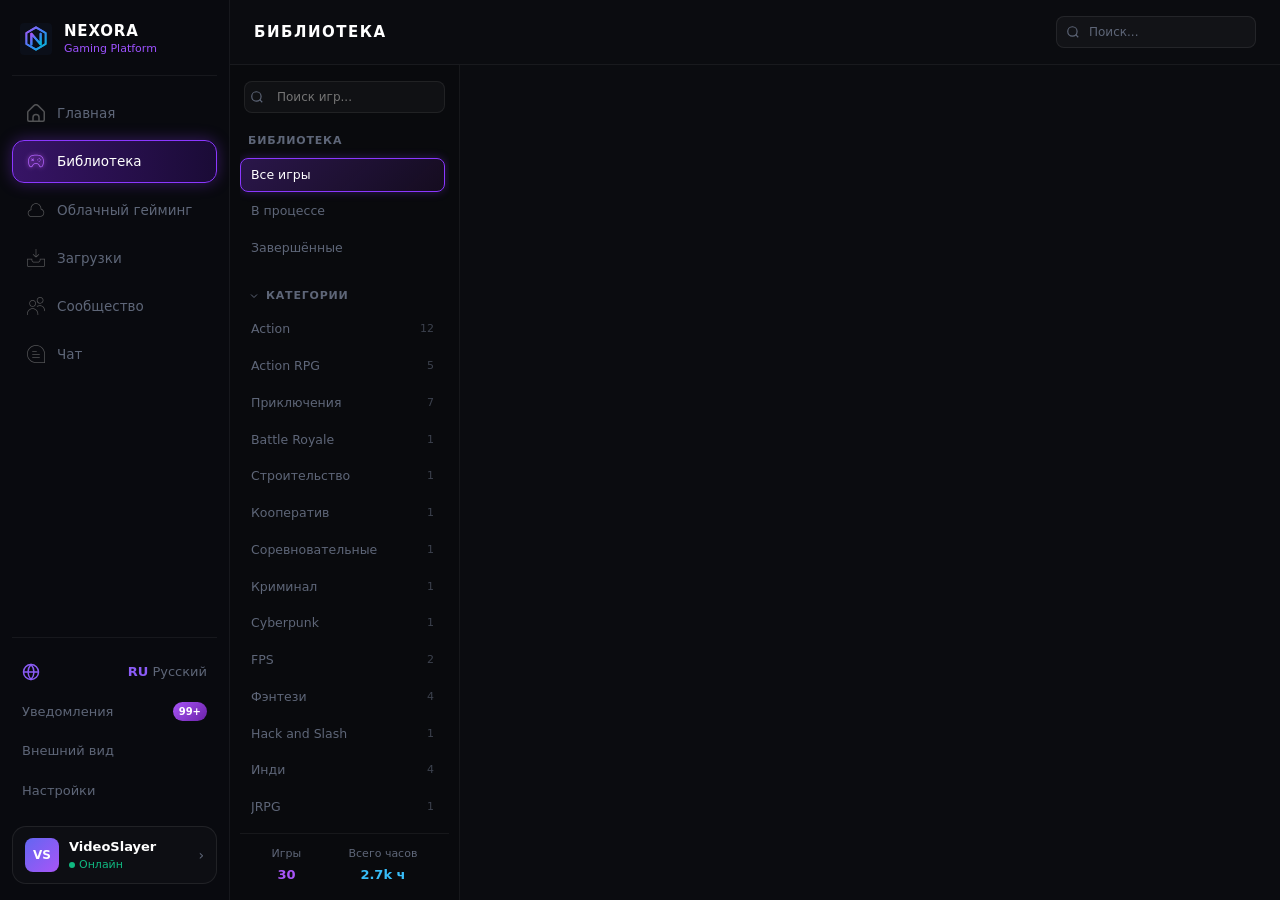
==== biblia.html @ b9000472 "Refactor navigation structure and add new library page with localization support" ====
<!doctype html>
<html lang="ru" class="dark">

<head>
    <meta charset="UTF-8" />
    <meta name="viewport" content="width=device-width, initial-scale=1.0" />
    <title>Nexora - Библиотека</title>
    <link rel="icon" type="image/png" href="./src/img/gemini.svg">
    <link rel="preconnect" href="https://fonts.googleapis.com">
    <link rel="preconnect" href="https://fonts.gstatic.com" crossorigin>
    <link href="https://fonts.googleapis.com/css2?family=Inter:wght@400;500;600;700;800&display=swap" rel="stylesheet">
    <link rel="stylesheet" href="./src/css/reset.css" />
    <link rel="stylesheet" href="./src/css/main.css" />
</head>

<body>
    <!-- Левый сайдбар -->
    <aside class="left-sidebar">
        <div class="sidebar-top">
            <div class="brand">
                <div class="brand-logo"><img src="./src/img/gemini.svg" alt="logo"></div>
                <div class="brand-text">
                    <span class="brand-title">NEXORA</span>
                    <span class="brand-subtitle">Gaming Platform</span>
                </div>
            </div>

            <nav class="nav-menu">
                <a href="./index.html">
                    <button type="button" class="nav-item">
                        <img class="nav-icon" src="./src/img/home.svg" alt="Home">
                        <span data-i18n="nav_home">Главная</span>
                    </button>
                </a>

                <a href="./biblia.html">
                    <button type="button" class="nav-item active">
                        <img class="nav-icon" src="./src/img/gamepad.svg" alt="Library">
                        <span data-i18n="nav_library">Библиотека</span>
                    </button>
                </a>

                <button type="button" class="nav-item">
                    <img class="nav-icon" src="./src/img/cloud.svg" alt="Облачный гейминг">
                    <span data-i18n="nav_cloud">Облачный гейминг</span>
                </button>

                <button type="button" class="nav-item">
                    <img class="nav-icon" src="./src/img/download.svg" alt="Загрузки">
                    <span data-i18n="nav_downloads">Загрузки</span>
                </button>

                <button type="button" class="nav-item">
                    <img class="nav-icon" src="./src/img/font-users.svg" alt="Сообщество">
                    <span data-i18n="nav_community">Сообщество</span>
                </button>

                <button type="button" class="nav-item">
                    <img class="nav-icon" src="./src/img/comment.svg" alt="Чат">
                    <span data-i18n="nav_chat">Чат</span>
                </button>
            </nav>
        </div>

        <div class="sidebar-bottom">
            <div class="settings-menu">
                <!-- Выпадающий список языков -->
                <div class="lang-dropdown-wrapper">
                    <button type="button" class="setting-item lang-dropdown-btn" id="lang-dropdown-btn">
                        <svg class="globe-icon" viewBox="0 0 24 24" fill="none" stroke="currentColor" stroke-width="2">
                            <circle cx="12" cy="12" r="10"></circle>
                            <path d="M2 12h20M12 2a15.3 15.3 0 0 1 4 10 15.3 15.3 0 0 1-4 10 15.3 15.3 0 0 1-4-10 15.3 15.3 0 0 1 4-10z"></path>
                        </svg>
                        <span>
                            <span class="lang-code-text" id="current-lang-code">RU</span> 
                            <span id="current-lang-name">Русский</span>
                        </span>
                    </button>

                    <div class="lang-dropdown-menu" id="lang-dropdown-menu">
                        <button type="button" class="lang-option" data-lang="en">
                            <span class="lang-code">GB</span>
                            <span class="lang-title">English</span>
                        </button>
                        <button type="button" class="lang-option" data-lang="ua">
                            <span class="lang-code">UA</span>
                            <span class="lang-title">Українська</span>
                        </button>
                        <button type="button" class="lang-option active" data-lang="ru">
                            <span class="lang-code">RU</span>
                            <span class="lang-title">Русский</span>
                        </button>
                    </div>
                </div>

                <a href="#" class="setting-item">
                    <span data-i18n="notifications">Уведомления</span>
                    <span class="badge badge-purple">99+</span>
                </a>
                <a href="#" class="setting-item">
                    <span data-i18n="appearance">Внешний вид</span>
                </a>
                <a href="#" class="setting-item">
                    <span data-i18n="settings">Настройки</span>
                </a>
            </div>

            <div class="user-profile">
                <div class="user-avatar-container">
                    <div class="user-avatar">VS</div>
                </div>
                <div class="user-info">
                    <span class="user-name">VideoSlayer</span>
                    <span class="user-status status-online"><span class="status-dot"></span> <span data-i18n="status_online">Онлайн</span></span>
                </div>
                <div class="user-arrow">›</div>
            </div>
        </div>
    </aside>

    <!-- Область контента и верхняя панель -->
    <div class="main-wrapper">
        <header class="main-header">
            <h1 class="page-title" data-i18n="page_library">БИБЛИОТЕКА</h1>
            <div class="search-box">
                <svg class="search-icon" viewBox="0 0 24 24" fill="none" stroke="currentColor" stroke-width="2">
                    <circle cx="11" cy="11" r="8"></circle>
                    <line x1="21" y1="21" x2="16.65" y2="16.65"></line>
                </svg>
                <input type="text" placeholder="Поиск..." class="search-input" data-i18n-placeholder="search_placeholder">
            </div>
        </header>

        <main class="content-container">
            <div class="library-layout">
                <!-- Внутренний сайдбар библиотеки -->
                <aside class="library-sidebar">
                    <!-- Поиск по играм -->
                    <div class="subsidebar-search">
                        <svg class="search-icon" viewBox="0 0 24 24" fill="none" stroke="currentColor" stroke-width="2">
                            <circle cx="11" cy="11" r="8"></circle>
                            <line x1="21" y1="21" x2="16.65" y2="16.65"></line>
                        </svg>
                        <input type="text" placeholder="Поиск игр..." class="subsidebar-search-input" data-i18n-placeholder="search_games_placeholder">
                    </div>

                    <!-- Навигация библиотеки -->
                    <div class="subsidebar-scroll-area">
                        <div class="subnav-group">
                            <div class="subnav-header" data-i18n="subnav_header_library">БИБЛИОТЕКА</div>
                            <button type="button" class="subnav-btn active">
                                <span class="subnav-label" data-i18n="lib_all_games">Все игры</span>
                            </button>
                            <button type="button" class="subnav-btn">
                                <span class="subnav-label" data-i18n="lib_in_progress">В процессе</span>
                            </button>
                            <button type="button" class="subnav-btn">
                                <span class="subnav-label" data-i18n="lib_completed">Завершённые</span>
                            </button>
                        </div>

                        <!-- Секция: КАТЕГОРИИ -->
                        <div class="subnav-group collapsible open">
                            <div class="subnav-header toggle-btn">
                                <svg class="chevron-icon" viewBox="0 0 24 24" fill="none" stroke="currentColor" stroke-width="2">
                                    <polyline points="6 9 12 15 18 9"></polyline>
                                </svg>
                                <span data-i18n="subnav_header_categories">КАТЕГОРИИ</span>
                            </div>
                            <div class="subnav-list" id="categories-list">
                                <button type="button" class="subnav-btn"><span class="subnav-label">Action</span><span class="subnav-count">12</span></button>
                                <button type="button" class="subnav-btn"><span class="subnav-label">Action RPG</span><span class="subnav-count">5</span></button>
                                <button type="button" class="subnav-btn"><span class="subnav-label" data-i18n="cat_adventure">Приключения</span><span class="subnav-count">7</span></button>
                                <button type="button" class="subnav-btn"><span class="subnav-label">Battle Royale</span><span class="subnav-count">1</span></button>
                                <button type="button" class="subnav-btn"><span class="subnav-label" data-i18n="cat_building">Строительство</span><span class="subnav-count">1</span></button>
                                <button type="button" class="subnav-btn"><span class="subnav-label" data-i18n="cat_coop">Кооператив</span><span class="subnav-count">1</span></button>
                                <button type="button" class="subnav-btn"><span class="subnav-label" data-i18n="cat_competitive">Соревновательные</span><span class="subnav-count">1</span></button>
                                <button type="button" class="subnav-btn"><span class="subnav-label" data-i18n="cat_crime">Криминал</span><span class="subnav-count">1</span></button>
                                <button type="button" class="subnav-btn"><span class="subnav-label">Cyberpunk</span><span class="subnav-count">1</span></button>
                                <button type="button" class="subnav-btn"><span class="subnav-label">FPS</span><span class="subnav-count">2</span></button>
                                <button type="button" class="subnav-btn"><span class="subnav-label" data-i18n="cat_fantasy">Фэнтези</span><span class="subnav-count">4</span></button>
                                <button type="button" class="subnav-btn"><span class="subnav-label">Hack and Slash</span><span class="subnav-count">1</span></button>
                                <button type="button" class="subnav-btn"><span class="subnav-label" data-i18n="cat_indie">Инди</span><span class="subnav-count">4</span></button>
                                <button type="button" class="subnav-btn"><span class="subnav-label">JRPG</span><span class="subnav-count">1</span></button>
                                <button type="button" class="subnav-btn"><span class="subnav-label">Metroidvania</span><span class="subnav-count">1</span></button>
                                <button type="button" class="subnav-btn"><span class="subnav-label" data-i18n="cat_multiplayer">Мультиплеер</span><span class="subnav-count">3</span></button>
                                <button type="button" class="subnav-btn"><span class="subnav-label" data-i18n="cat_mythology">Мифология</span><span class="subnav-count">1</span></button>
                                <button type="button" class="subnav-btn"><span class="subnav-label" data-i18n="cat_narrative">Сюжетные</span><span class="subnav-count">1</span></button>
                                <button type="button" class="subnav-btn"><span class="subnav-label" data-i18n="cat_open_world">Открытый мир</span><span class="subnav-count">7</span></button>
                                <button type="button" class="subnav-btn"><span class="subnav-label" data-i18n="cat_platformer">Платформер</span><span class="subnav-count">1</span></button>
                                <button type="button" class="subnav-btn"><span class="subnav-label">RPG</span><span class="subnav-count">7</span></button>
                                <button type="button" class="subnav-btn"><span class="subnav-label">Roguelike</span><span class="subnav-count">1</span></button>
                                <button type="button" class="subnav-btn"><span class="subnav-label" data-i18n="cat_sandbox">Песочница</span><span class="subnav-count">1</span></button>
                                <button type="button" class="subnav-btn"><span class="subnav-label">Sci-Fi</span><span class="subnav-count">2</span></button>
                                <button type="button" class="subnav-btn"><span class="subnav-label" data-i18n="cat_shooter">Шутер</span><span class="subnav-count">2</span></button>
                                <button type="button" class="subnav-btn"><span class="subnav-label" data-i18n="cat_simulation">Симулятор</span><span class="subnav-count">2</span></button>
                                <button type="button" class="subnav-btn"><span class="subnav-label">Souls-like</span><span class="subnav-count">3</span></button>
                                <button type="button" class="subnav-btn"><span class="subnav-label" data-i18n="cat_sports">Спорт</span><span class="subnav-count">1</span></button>
                                <button type="button" class="subnav-btn"><span class="subnav-label" data-i18n="cat_stealth">Стелс</span><span class="subnav-count">1</span></button>
                                <button type="button" class="subnav-btn"><span class="subnav-label" data-i18n="cat_strategy">Стратегия</span><span class="subnav-count">1</span></button>
                                <button type="button" class="subnav-btn"><span class="subnav-label" data-i18n="cat_survival">Выживание</span><span class="subnav-count">1</span></button>
                                <button type="button" class="subnav-btn"><span class="subnav-label" data-i18n="cat_survival_horror">Survival Horror</span><span class="subnav-count">2</span></button>
                                <button type="button" class="subnav-btn"><span class="subnav-label" data-i18n="cat_thriller">Триллер</span><span class="subnav-count">1</span></button>
                                <button type="button" class="subnav-btn"><span class="subnav-label" data-i18n="cat_turn_based">Пошаговые</span><span class="subnav-count">2</span></button>
                            </div>
                        </div>

                        <!-- Секция: ПЛАТФОРМА -->
                        <div class="subnav-group collapsible open">
                            <div class="subnav-header toggle-btn">
                                <svg class="chevron-icon" viewBox="0 0 24 24" fill="none" stroke="currentColor" stroke-width="2">
                                    <polyline points="6 9 12 15 18 9"></polyline>
                                </svg>
                                <span data-i18n="subnav_header_platform">ПЛАТФОРМА</span>
                            </div>
                            <div class="subnav-list" id="platforms-list">
                                <button type="button" class="subnav-btn"><span class="subnav-label">Mobile</span><span class="subnav-count">4</span></button>
                                <button type="button" class="subnav-btn"><span class="subnav-label">Nintendo Switch</span><span class="subnav-count">1</span></button>
                                <button type="button" class="subnav-btn"><span class="subnav-label">PC</span><span class="subnav-count">29</span></button>
                                <button type="button" class="subnav-btn"><span class="subnav-label">PS4</span><span class="subnav-count">19</span></button>
                                <button type="button" class="subnav-btn"><span class="subnav-label">PS5</span><span class="subnav-count">18</span></button>
                                <button type="button" class="subnav-btn"><span class="subnav-label">Switch</span><span class="subnav-count">11</span></button>
                                <button type="button" class="subnav-btn"><span class="subnav-label">Xbox</span><span class="subnav-count">14</span></button>
                                <button type="button" class="subnav-btn"><span class="subnav-label">Xbox One</span><span class="subnav-count">5</span></button>
                                <button type="button" class="subnav-btn"><span class="subnav-label">Xbox Series X/S</span><span class="subnav-count">3</span></button>
                                <button type="button" class="subnav-btn"><span class="subnav-label">macOS</span><span class="subnav-count">1</span></button>
                            </div>
                        </div>
                    </div>

                    <!-- Статистика снизу -->
                    <div class="library-stats">
                        <div class="stats-item">
                            <span class="stats-label" data-i18n="stats_games">Игры</span>
                            <span class="stats-value purple" id="stats-games-count">30</span>
                        </div>
                        <div class="stats-item">
                            <span class="stats-label" data-i18n="stats_total_hours">Всего часов</span>
                            <span class="stats-value cyan" id="stats-hours-count" data-i18n="stats_hours_val">2.7k ч</span>
                        </div>
                    </div>
                </aside>

                <!-- Основная сетка с играми -->
                <section class="library-content">
                    <!-- Сюда выводится список игр -->
                </section>
            </div>
        </main>
    </div>
<script type="module" src="./src/js/helpers/lang.js"></script>
    
</body>

</html>
---- src/css/main.css ----
:root {
    --bg-main: #0b0c10;
    --bg-sidebar: #090a0f;
    --header-bg: #0b0c10;
    --text-primary: #ffffff;
    --text-muted: #5e6678;
    --text-purple: #9d52ff;
    --border-color: rgba(255, 255, 255, 0.06);
    --active-border: #8b37ff;
    --active-glow: rgba(139, 55, 255, 0.35);
    --search-bg: rgba(255, 255, 255, 0.03);
    --search-border: rgba(255, 255, 255, 0.08);
}

/* Глобальный сброс и фоновый цвет */
* {
    box-sizing: border-box;
    margin: 0;
    padding: 0;
}

html,
body {
    width: 100%;
    height: 100vh;
    background-color: var(--bg-main);
    color: var(--text-primary);
    font-family: system-ui, -apple-system, sans-serif;
    overflow: hidden;
    display: flex;
}

/* ================= ЛЕВЫЙ САЙДБАР ================= */
.left-sidebar {
    width: 230px;
    height: 100vh;
    background-color: var(--bg-sidebar);
    border-right: 1px solid var(--border-color);
    display: flex;
    flex-direction: column;
    justify-content: space-between;
    padding: 16px 12px;
    flex-shrink: 0;
    user-select: none;
}

/* Логотип */
.brand {
    display: flex;
    align-items: center;
    gap: 12px;
    padding: 4px 8px 18px 8px;
    border-bottom: 1px solid var(--border-color);
    margin-bottom: 16px;
}

.brand-logo img {
    width: 32px;
    height: 32px;
    display: block;
}

.brand-text {
    display: flex;
    flex-direction: column;
}

.brand-title {
    font-weight: 800;
    font-size: 15px;
    letter-spacing: 0.8px;
    color: #ffffff;
}

.brand-subtitle {
    font-size: 11px;
    color: var(--text-purple);
    margin-top: -2px;
}

/* Навигация */
.nav-menu {
    display: flex;
    flex-direction: column;
    gap: 6px;
}

/* Ссылки-обертки */
.nav-menu>a {
    text-decoration: none;
    display: block;
    width: 100%;
}

.nav-item {
    display: flex;
    align-items: center;
    gap: 12px;
    width: 100%;
    padding: 10px 14px;
    background: transparent;
    border: 1px solid transparent;
    border-radius: 12px;
    color: var(--text-muted);
    font-size: 13.5px;
    font-weight: 500;
    cursor: pointer;
    transition: all 0.2s ease;
    text-align: left;
}

.nav-icon {
    width: 18px;
    height: 18px;
    opacity: 0.5;
    filter: brightness(0) invert(0.6);
    transition: all 0.2s ease;
}

/* Эффект ховера для навигации */
.nav-item:hover,
.nav-menu>a:hover .nav-item {
    background: rgba(255, 255, 255, 0.06);
    color: #ffffff;
}

.nav-item:hover .nav-icon,
.nav-menu>a:hover .nav-icon {
    opacity: 1;
    filter: brightness(0) invert(1);
}

/* Активное состояние кнопки */
.nav-item.active {
    background: linear-gradient(90deg, #371466 0%, #1a0b36 100%) !important;
    border: 1px solid var(--active-border) !important;
    color: #ffffff !important;
    box-shadow: 0 0 15px var(--active-glow) !important;
}

.nav-item.active .nav-icon {
    opacity: 1 !important;
    filter: drop-shadow(0 0 2px #a855f7) invert(40%) sepia(90%) saturate(1500%) hue-rotate(240deg) !important;
}

/* Нижняя секция левого сайдбара */
.sidebar-bottom {
    display: flex;
    flex-direction: column;
    gap: 12px;
    padding-top: 16px;
    border-top: 1px solid var(--border-color);
}

.settings-menu {
    display: flex;
    flex-direction: column;
    gap: 4px;
}

.setting-item {
    display: flex;
    align-items: center;
    justify-content: space-between;
    padding: 8px 10px;
    color: var(--text-muted);
    text-decoration: none;
    font-size: 13px;
    border-radius: 8px;
    transition: all 0.2s ease;
}

/* Эффект ховера для настроек */
.setting-item:hover {
    background: rgba(255, 255, 255, 0.06);
    color: #ffffff;
}

.setting-item:hover .globe-icon,
.setting-item:hover .lang-code-text,
.setting-item:hover #current-lang-name {
    color: #ffffff;
}

.setting-item:has(.lang-code)::before {
    content: "🌐";
    font-size: 13px;
    margin-right: 8px;
    opacity: 0.5;
}

.lang-code {
    font-size: 11px;
    font-weight: 600;
    color: var(--text-muted);
    margin-right: 4px;
}

.badge-purple {
    background: linear-gradient(135deg, #a855f7, #6b21a8);
    color: #fff;
    font-size: 10px;
    font-weight: bold;
    padding: 2px 6px;
    border-radius: 10px;
}

/* Блок пользователя */
.user-profile {
    display: flex;
    align-items: center;
    gap: 10px;
    background: rgba(255, 255, 255, 0.02);
    border: 1px solid rgba(255, 255, 255, 0.08);
    padding: 10px 12px;
    border-radius: 14px;
    cursor: pointer;
    transition: background 0.2s ease;
    margin-top: 6px;
}

.user-profile:hover {
    background: rgba(255, 255, 255, 0.07);
}

.user-avatar {
    width: 34px;
    height: 34px;
    background: linear-gradient(135deg, #6366f1, #a855f7);
    border-radius: 8px;
    display: flex;
    align-items: center;
    justify-content: center;
    font-size: 12px;
    font-weight: 800;
    color: #ffffff;
}

.user-info {
    display: flex;
    flex-direction: column;
    flex: 1;
}

.user-name {
    font-size: 13px;
    font-weight: 700;
    color: #ffffff;
}

.user-status {
    font-size: 11px;
    color: #10b981;
    display: flex;
    align-items: center;
    gap: 4px;
}

.status-dot {
    width: 6px;
    height: 6px;
    background: #10b981;
    border-radius: 50%;
    display: inline-block;
}

.user-arrow {
    font-size: 14px;
    color: var(--text-muted);
}

/* ================= ЦЕНТРАЛЬНАЯ ОБЛАСТЬ И ШАПКА ================= */
.main-wrapper {
    flex: 1;
    display: flex;
    flex-direction: column;
    height: 100vh;
    background-color: var(--bg-main);
    overflow-y: auto;
}

.main-header {
    display: flex;
    align-items: center;
    justify-content: space-between;
    padding: 16px 24px;
    background-color: var(--header-bg);
    border-bottom: 1px solid var(--border-color);
    width: 100%;
}

.page-title {
    font-size: 15px;
    font-weight: 800;
    letter-spacing: 1.5px;
    color: var(--text-primary);
    text-transform: uppercase;
}

/* Поиск */
.search-box {
    position: relative;
    display: flex;
    align-items: center;
    width: 200px;
}

.search-icon {
    position: absolute;
    left: 10px;
    width: 14px;
    height: 14px;
    stroke: var(--text-muted);
    pointer-events: none;
    top: 9px;
}

.search-input {
    width: 100%;
    height: 32px;
    padding: 0 10px 0 32px;
    background-color: var(--search-bg);
    border: 1px solid var(--search-border);
    border-radius: 8px;
    color: var(--text-primary);
    font-size: 12px;
    outline: none;
    transition: all 0.2s ease;
}

.search-input::placeholder {
    color: var(--text-muted);
}

.search-input:focus {
    border-color: var(--active-border);
    box-shadow: 0 0 10px var(--active-glow);
}

/* ================= ПРАВЫЙ САЙДБАР (ЧАТ) ================= */
.right-sidebar {
    width: 260px;
    height: 100vh;
    background-color: var(--bg-sidebar);
    border-left: 1px solid var(--border-color);
    display: flex;
    flex-direction: column;
    padding: 16px;
    flex-shrink: 0;
    position: relative;
    user-select: none;
}

.chat-section-header {
    margin-bottom: 12px;
}

.chat-title {
    font-size: 13px;
    font-weight: 800;
    letter-spacing: 1.2px;
    color: var(--text-primary);
}

/* Поиск в правой панели */
.right-search {
    position: relative;
    display: flex;
    align-items: center;
    margin-bottom: 16px;
}

.right-search-input {
    width: 100%;
    height: 32px;
    padding: 0 10px 0 32px;
    background-color: var(--search-bg);
    border: 1px solid var(--search-border);
    border-radius: 8px;
    color: var(--text-primary);
    font-size: 12px;
    outline: none;
    transition: all 0.2s ease;
}

.right-search-input::placeholder {
    color: var(--text-muted);
}

.right-search-input:focus {
    border-color: var(--active-border);
    box-shadow: 0 0 8px var(--active-glow);
}

/* Скролл-зона */
.right-scroll-area {
    flex: 1;
    overflow-y: auto;
    display: flex;
    flex-direction: column;
    gap: 20px;
    padding-right: 4px;
}

.right-scroll-area::-webkit-scrollbar {
    width: 4px;
}

.right-scroll-area::-webkit-scrollbar-thumb {
    background: var(--search-border);
    border-radius: 4px;
}

.group-title {
    font-size: 10.5px;
    font-weight: 700;
    color: var(--text-muted);
    letter-spacing: 0.8px;
    margin-bottom: 8px;
    text-transform: uppercase;
}

/* Мои Хабы */
.hub-list {
    display: flex;
    flex-direction: column;
    gap: 4px;
}

.hub-item {
    display: flex;
    align-items: center;
    gap: 10px;
    padding: 6px 8px;
    border-radius: 8px;
    text-decoration: none;
    color: #c3c7d1;
    font-size: 13px;
    transition: all 0.2s ease;
}

.hub-item:hover {
    background: rgba(255, 255, 255, 0.06);
    color: #ffffff;
}

.hub-item.active {
    background: rgba(157, 82, 255, 0.12);
    color: #ffffff;
}

.hub-icon {
    width: 24px;
    height: 24px;
    border-radius: 6px;
    display: flex;
    align-items: center;
    justify-content: center;
    font-size: 11px;
    font-weight: 700;
    color: #fff;
    flex-shrink: 0;
}

.hub-p { background: #8b5cf6; }
.hub-r { background: #ef4444; }
.hub-c { background: #06b6d4; }
.hub-o { background: #f59e0b; }
.hub-g { background: #10b981; }

.hub-name {
    flex: 1;
    white-space: nowrap;
    overflow: hidden;
    text-overflow: ellipsis;
}

.hub-count {
    font-size: 10px;
    font-weight: 700;
    padding: 1px 6px;
    border-radius: 10px;
    color: #fff;
}

.count-p {
    background: rgba(139, 92, 246, 0.3);
    color: #c084fc;
}

.count-r {
    background: rgba(239, 68, 68, 0.3);
    color: #fca5a5;
}

/* Онлайн пользователи */
.online-list {
    display: flex;
    flex-direction: column;
    gap: 10px;
}

.user-row {
    display: flex;
    align-items: center;
    gap: 10px;
    cursor: pointer;
    padding: 4px 6px;
    border-radius: 8px;
    transition: background 0.2s ease;
}

.user-row:hover {
    background: rgba(255, 255, 255, 0.04);
}

.avatar-wrapper {
    position: relative;
}

.friend-avatar {
    width: 30px;
    height: 30px;
    border-radius: 8px;
    display: flex;
    align-items: center;
    justify-content: center;
    font-size: 11px;
    font-weight: 700;
    color: #fff;
}

.av-1 { background: linear-gradient(135deg, #3b82f6, #1d4ed8); }
.av-2 { background: linear-gradient(135deg, #ec4899, #be185d); }
.av-3 { background: linear-gradient(135deg, #10b981, #047857); }

.status-indicator {
    position: absolute;
    bottom: -2px;
    right: -2px;
    width: 8px;
    height: 8px;
    border-radius: 50%;
    border: 2px solid var(--bg-sidebar);
}

.status-indicator.online {
    background-color: #10b981;
}

.user-row-info {
    display: flex;
    flex-direction: column;
    overflow: hidden;
}

.user-row-name {
    font-size: 12.5px;
    font-weight: 600;
    color: var(--text-primary);
    white-space: nowrap;
    overflow: hidden;
    text-overflow: ellipsis;
}

.user-row-game {
    font-size: 10.5px;
    white-space: nowrap;
    overflow: hidden;
    text-overflow: ellipsis;
}

.text-cyan { color: #22d3ee; }
.text-red { color: #f87171; }

/* Подвал правой панели */
.right-footer {
    margin-top: 12px;
    padding-top: 12px;
    border-top: 1px solid var(--border-color);
}

.chat-bottom-input {
    width: 100%;
    height: 34px;
    padding: 0 12px;
    background-color: var(--search-bg);
    border: 1px solid var(--search-border);
    border-radius: 8px;
    color: var(--text-primary);
    font-size: 12px;
    outline: none;
}

.chat-bottom-input:focus {
    border-color: var(--active-border);
}

/* Кнопка Помощи */
.help-btn {
    position: absolute;
    bottom: 16px;
    right: 16px;
    width: 28px;
    height: 28px;
    border-radius: 50%;
    background: var(--search-border);
    border: 1px solid var(--border-color);
    color: var(--text-muted);
    font-weight: bold;
    cursor: pointer;
    display: flex;
    align-items: center;
    justify-content: center;
    transition: all 0.2s ease;
}

.help-btn:hover {
    background: var(--active-border);
    color: #fff;
    box-shadow: 0 0 10px var(--active-glow);
}

/* ================= ИКОНКИ И ЭЛЕМЕНТЫ В ЗОНАХ ================= */
.zone-list {
    display: flex;
    flex-direction: column;
    gap: 4px;
}

.zone-item {
    display: flex;
    align-items: center;
    gap: 10px;
    padding: 8px 10px;
    color: var(--text-muted);
    text-decoration: none;
    font-size: 13px;
    font-weight: 500;
    border-radius: 8px;
    transition: all 0.2s ease;
}

.zone-item p,
.zone-item span {
    margin: 0;
    padding: 0;
    line-height: 1;
}

.zone-icon {
    width: 16px;
    height: 16px;
    object-fit: contain;
    filter: brightness(0) invert(0.5);
    opacity: 0.7;
    transition: all 0.2s ease;
}

.zone-item:hover {
    background: rgba(255, 255, 255, 0.06);
    color: #ffffff;
}

.zone-item:hover .zone-icon {
    filter: brightness(0) invert(1);
    opacity: 1;
}

/* ================= ВЫПАДАЮЩЕЕ МЕНЮ ЯЗЫКА ================= */
.lang-dropdown-wrapper {
    position: relative;
    width: 100%;
}

.lang-dropdown-btn {
    width: 100%;
    display: flex;
    align-items: center;
    gap: 10px;
    background: transparent;
    border: none;
    cursor: pointer;
    text-align: left;
}

.globe-icon {
    width: 18px;
    height: 18px;
    color: #8b5cf6;
    flex-shrink: 0;
    transition: color 0.2s ease;
}

.lang-code-text {
    color: #8b5cf6;
    font-weight: 700;
    text-transform: uppercase;
    transition: color 0.2s ease;
}

.lang-dropdown-menu {
    display: none;
    position: absolute;
    bottom: calc(100% + 6px);
    left: 0;
    width: 200px;
    background: #13111c;
    border: 1px solid rgba(255, 255, 255, 0.08);
    border-radius: 12px;
    padding: 6px;
    box-shadow: 0 10px 30px rgba(0, 0, 0, 0.6);
    z-index: 100;
    flex-direction: column;
    gap: 2px;
}

.lang-dropdown-menu.show {
    display: flex;
}

.lang-option {
    display: flex;
    align-items: center;
    gap: 12px;
    padding: 8px 12px;
    background: transparent;
    border: none;
    border-radius: 8px;
    color: #94a3b8;
    font-size: 13px;
    font-weight: 600;
    cursor: pointer;
    width: 100%;
    transition: all 0.2s ease;
}

.lang-option .lang-code {
    font-size: 11px;
    font-weight: 700;
    text-transform: uppercase;
    color: #64748b;
    width: 18px;
}

.lang-option .lang-title {
    flex: 1;
    text-align: left;
}

.lang-option .check-icon {
    width: 14px;
    height: 14px;
    color: #8b5cf6;
    opacity: 0;
    transition: opacity 0.2s ease;
}

.lang-option:hover {
    background: rgba(255, 255, 255, 0.06);
    color: #ffffff;
}

.lang-option:hover .lang-code {
    color: #ffffff;
}

.lang-option.active {
    background: rgba(139, 92, 246, 0.15);
    color: #a78bfa;
}

.lang-option.active .lang-code {
    color: #a78bfa;
}

.lang-option.active .check-icon {
    opacity: 1;
}

/* ================= МАКЕТ БИБЛИОТЕКИ И ВНУТРЕННИЙ САЙДБАР ================= */
.content-container {
    padding: 0 !important;
    display: flex;
    flex: 1;
    overflow: hidden;
}

.library-layout {
    display: flex;
    width: 100%;
    height: 100%;
}

.library-sidebar {
    width: 230px;
    height: 100%;
    background-color: rgba(0, 0, 0, 0.2);
    border-right: 1px solid var(--border-color);
    display: flex;
    flex-direction: column;
    padding: 16px 10px 12px 10px;
    flex-shrink: 0;
}

/* Инпут поиска игр в сайдбаре */
.subsidebar-search {
    position: relative;
    margin-bottom: 16px;
    padding: 0 4px;
}

.subsidebar-search-input {
    width: 100%;
    height: 32px;
    background-color: rgba(255, 255, 255, 0.03);
    border: 1px solid rgba(255, 255, 255, 0.07);
    border-radius: 8px;
    padding: 0 10px 0 32px;
    color: #ffffff;
    font-size: 12px;
    outline: none;
    transition: border-color 0.2s ease;
}

.subsidebar-search-input:focus {
    border-color: #8b37ff;
}

/* Скролл-зона для меню сайдбара */
.subsidebar-scroll-area {
    flex: 1;
    overflow-y: auto;
    padding-right: 4px;
    display: flex;
    flex-direction: column;
    gap: 18px;
}

.subsidebar-scroll-area::-webkit-scrollbar {
    width: 4px;
}
.subsidebar-scroll-area::-webkit-scrollbar-thumb {
    background: rgba(255, 255, 255, 0.1);
    border-radius: 4px;
}

/* Заголовки секций (БИБЛИОТЕКА, КАТЕГОРИИ...) */
.subnav-group {
    display: flex;
    flex-direction: column;
    gap: 2px;
}

.subnav-header {
    font-size: 11px;
    font-weight: 700;
    color: var(--text-muted);
    letter-spacing: 0.8px;
    padding: 4px 8px;
    margin-bottom: 2px;
    text-transform: uppercase;
}

/* Анимация и логика аккордеона */
.subnav-header.toggle-btn {
    cursor: pointer;
    display: flex;
    align-items: center;
    gap: 6px;
    user-select: none;
    transition: color 0.2s ease;
}

.subnav-header.toggle-btn:hover {
    color: var(--text-primary);
}

.chevron-icon {
    width: 12px;
    height: 12px;
    transition: transform 0.2s ease;
    color: var(--text-muted);
}

.subnav-group.collapsible:not(.open) .chevron-icon {
    transform: rotate(-90deg);
}

.subnav-list {
    display: flex;
    flex-direction: column;
    gap: 2px;
}

.subnav-group.collapsible:not(.open) .subnav-list {
    display: none;
}

/* Кнопки навигации, категорий и платформ */
.subnav-btn {
    display: flex;
    align-items: center;
    width: 100%;
    padding: 7px 10px;
    background: transparent;
    border: 1px solid transparent;
    border-radius: 8px;
    color: var(--text-muted);
    font-size: 12.5px;
    font-weight: 500;
    cursor: pointer;
    transition: all 0.2s ease;
    text-align: left;
}

/* Картинка/иконка внутри кнопки */
.subnav-icon {
    width: 14px;
    height: 14px;
    margin-right: 10px;
    object-fit: contain;
    filter: brightness(0) invert(0.45);
    transition: filter 0.2s ease;
}

.subnav-label {
    flex: 1;
    white-space: nowrap;
    overflow: hidden;
    text-overflow: ellipsis;
}

/* Счетчик количества игр справа */
.subnav-count {
    font-size: 11px;
    color: var(--text-muted);
    opacity: 0.6;
    margin-left: 6px;
}

/* Hover-состояние */
.subnav-btn:hover {
    color: #ffffff;
    background: rgba(255, 255, 255, 0.04);
}

.subnav-btn:hover .subnav-icon {
    filter: brightness(0) invert(0.8);
}

/* ACTIVE состояние (Нажатая кнопка) */
.subnav-btn.active {
    background: linear-gradient(135deg, rgba(139, 55, 255, 0.25) 0%, rgba(88, 28, 135, 0.15) 100%);
    border: 1px solid #8b37ff;
    color: #ffffff;
    box-shadow: 0 0 10px rgba(139, 55, 255, 0.3);
}

.subnav-btn.active .subnav-icon {
    filter: invert(45%) sepia(85%) saturate(1900%) hue-rotate(245deg) brightness(98%) contrast(100%);
}

.subnav-btn.active .subnav-count {
    color: #ffffff;
    opacity: 0.8;
}

/* Блок статистики внизу */
.library-stats {
    display: flex;
    justify-content: space-around;
    align-items: center;
    padding: 12px 8px 4px 8px;
    border-top: 1px solid var(--border-color);
    margin-top: 8px;
}

.stats-item {
    display: flex;
    flex-direction: column;
    align-items: center;
    gap: 2px;
}

.stats-label {
    font-size: 11px;
    color: var(--text-muted);
}

.stats-value {
    font-size: 13px;
    font-weight: 700;
}

.stats-value.purple {
    color: #a855f7;
}

.stats-value.cyan {
    color: #38bdf8;
}

.library-content {
    flex: 1;
    overflow-y: auto;
    padding: 20px;
}
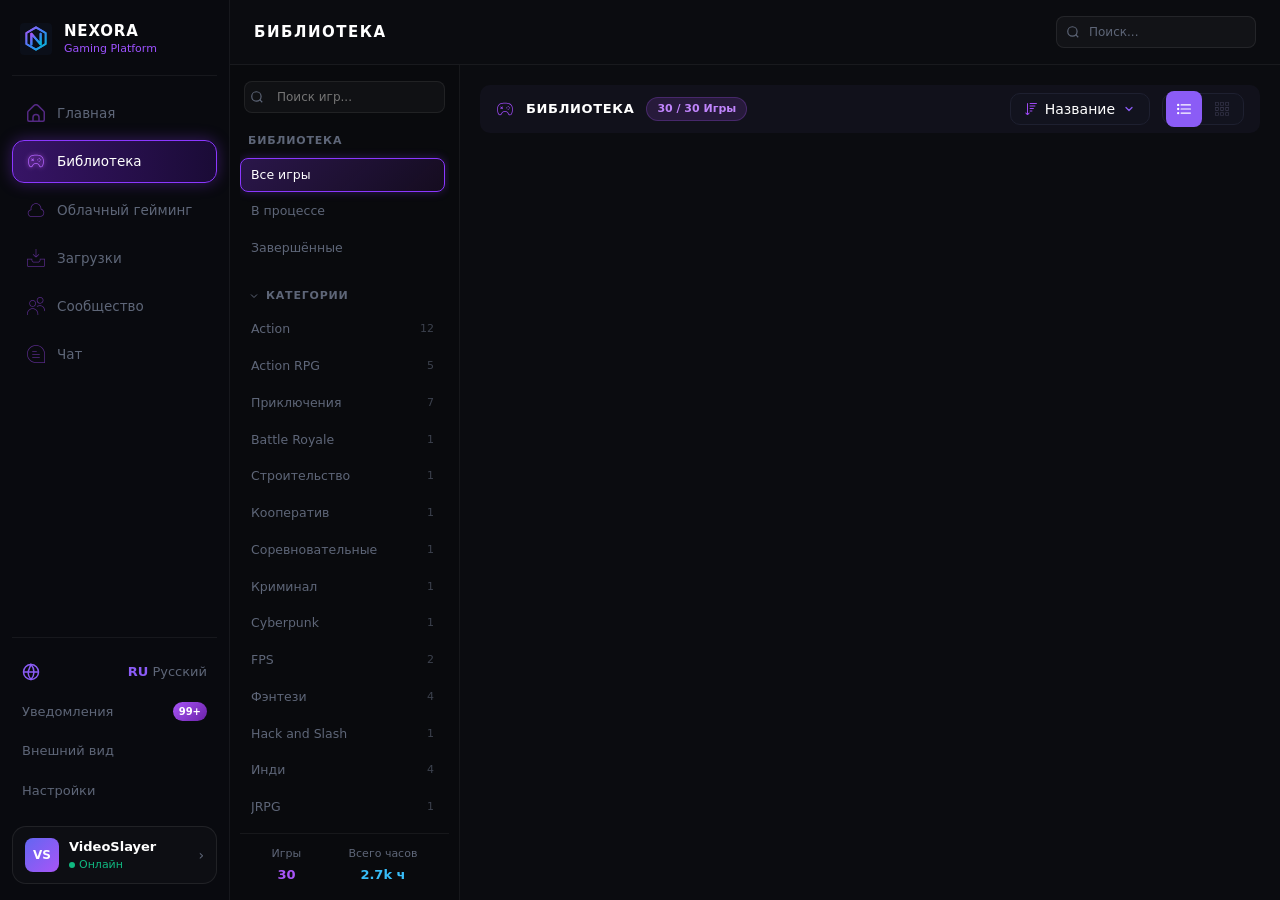
==== commit 8f64f83c: "Refactor CSS styles for improved readability and maintainability; add new visual elements for librar" ====
--- a/biblia.html
+++ b/biblia.html
@@ -28,35 +28,35 @@
             <nav class="nav-menu">
                 <a href="./index.html">
                     <button type="button" class="nav-item">
-                        <img class="nav-icon" src="./src/img/home.svg" alt="Home">
+                        <img class="nav-icon purple-icon" src="./src/img/home.svg" alt="Home">
                         <span data-i18n="nav_home">Главная</span>
                     </button>
                 </a>
 
                 <a href="./biblia.html">
                     <button type="button" class="nav-item active">
-                        <img class="nav-icon" src="./src/img/gamepad.svg" alt="Library">
+                        <img class="nav-icon purple-icon" src="./src/img/gamepad.svg" alt="Library">
                         <span data-i18n="nav_library">Библиотека</span>
                     </button>
                 </a>
 
                 <button type="button" class="nav-item">
-                    <img class="nav-icon" src="./src/img/cloud.svg" alt="Облачный гейминг">
+                    <img class="nav-icon purple-icon" src="./src/img/cloud.svg" alt="Облачный гейминг">
                     <span data-i18n="nav_cloud">Облачный гейминг</span>
                 </button>
 
                 <button type="button" class="nav-item">
-                    <img class="nav-icon" src="./src/img/download.svg" alt="Загрузки">
+                    <img class="nav-icon purple-icon" src="./src/img/download.svg" alt="Загрузки">
                     <span data-i18n="nav_downloads">Загрузки</span>
                 </button>
 
                 <button type="button" class="nav-item">
-                    <img class="nav-icon" src="./src/img/font-users.svg" alt="Сообщество">
+                    <img class="nav-icon purple-icon" src="./src/img/font-users.svg" alt="Сообщество">
                     <span data-i18n="nav_community">Сообщество</span>
                 </button>
 
                 <button type="button" class="nav-item">
-                    <img class="nav-icon" src="./src/img/comment.svg" alt="Чат">
+                    <img class="nav-icon purple-icon" src="./src/img/comment.svg" alt="Чат">
                     <span data-i18n="nav_chat">Чат</span>
                 </button>
             </nav>
@@ -69,10 +69,11 @@
                     <button type="button" class="setting-item lang-dropdown-btn" id="lang-dropdown-btn">
                         <svg class="globe-icon" viewBox="0 0 24 24" fill="none" stroke="currentColor" stroke-width="2">
                             <circle cx="12" cy="12" r="10"></circle>
-                            <path d="M2 12h20M12 2a15.3 15.3 0 0 1 4 10 15.3 15.3 0 0 1-4 10 15.3 15.3 0 0 1-4-10 15.3 15.3 0 0 1 4-10z"></path>
+                            <path d="M2 12h20M12 2a15.3 15.3 0 0 1 4 10 15.3 15.3 0 0 1-4 10 15.3 15.3 0 0 1-4-10z">
+                            </path>
                         </svg>
                         <span>
-                            <span class="lang-code-text" id="current-lang-code">RU</span> 
+                            <span class="lang-code-text" id="current-lang-code">RU</span>
                             <span id="current-lang-name">Русский</span>
                         </span>
                     </button>
@@ -111,7 +112,8 @@
                 </div>
                 <div class="user-info">
                     <span class="user-name">VideoSlayer</span>
-                    <span class="user-status status-online"><span class="status-dot"></span> <span data-i18n="status_online">Онлайн</span></span>
+                    <span class="user-status status-online"><span class="status-dot"></span> <span
+                            data-i18n="status_online">Онлайн</span></span>
                 </div>
                 <div class="user-arrow">›</div>
             </div>
@@ -127,7 +129,8 @@
                     <circle cx="11" cy="11" r="8"></circle>
                     <line x1="21" y1="21" x2="16.65" y2="16.65"></line>
                 </svg>
-                <input type="text" placeholder="Поиск..." class="search-input" data-i18n-placeholder="search_placeholder">
+                <input type="text" placeholder="Поиск..." class="search-input"
+                    data-i18n-placeholder="search_placeholder">
             </div>
         </header>
 
@@ -141,7 +144,8 @@
                             <circle cx="11" cy="11" r="8"></circle>
                             <line x1="21" y1="21" x2="16.65" y2="16.65"></line>
                         </svg>
-                        <input type="text" placeholder="Поиск игр..." class="subsidebar-search-input" data-i18n-placeholder="search_games_placeholder">
+                        <input type="text" placeholder="Поиск игр..." class="subsidebar-search-input"
+                            data-i18n-placeholder="search_games_placeholder">
                     </div>
 
                     <!-- Навигация библиотеки -->
@@ -162,68 +166,81 @@
                         <!-- Секция: КАТЕГОРИИ -->
                         <div class="subnav-group collapsible open">
                             <div class="subnav-header toggle-btn">
-                                <svg class="chevron-icon" viewBox="0 0 24 24" fill="none" stroke="currentColor" stroke-width="2">
+                                <svg class="chevron-icon" viewBox="0 0 24 24" fill="none" stroke="currentColor"
+                                    stroke-width="2">
                                     <polyline points="6 9 12 15 18 9"></polyline>
                                 </svg>
                                 <span data-i18n="subnav_header_categories">КАТЕГОРИИ</span>
                             </div>
                             <div class="subnav-list" id="categories-list">
-                                <button type="button" class="subnav-btn"><span class="subnav-label">Action</span><span class="subnav-count">12</span></button>
-                                <button type="button" class="subnav-btn"><span class="subnav-label">Action RPG</span><span class="subnav-count">5</span></button>
-                                <button type="button" class="subnav-btn"><span class="subnav-label" data-i18n="cat_adventure">Приключения</span><span class="subnav-count">7</span></button>
-                                <button type="button" class="subnav-btn"><span class="subnav-label">Battle Royale</span><span class="subnav-count">1</span></button>
-                                <button type="button" class="subnav-btn"><span class="subnav-label" data-i18n="cat_building">Строительство</span><span class="subnav-count">1</span></button>
-                                <button type="button" class="subnav-btn"><span class="subnav-label" data-i18n="cat_coop">Кооператив</span><span class="subnav-count">1</span></button>
-                                <button type="button" class="subnav-btn"><span class="subnav-label" data-i18n="cat_competitive">Соревновательные</span><span class="subnav-count">1</span></button>
-                                <button type="button" class="subnav-btn"><span class="subnav-label" data-i18n="cat_crime">Криминал</span><span class="subnav-count">1</span></button>
-                                <button type="button" class="subnav-btn"><span class="subnav-label">Cyberpunk</span><span class="subnav-count">1</span></button>
-                                <button type="button" class="subnav-btn"><span class="subnav-label">FPS</span><span class="subnav-count">2</span></button>
-                                <button type="button" class="subnav-btn"><span class="subnav-label" data-i18n="cat_fantasy">Фэнтези</span><span class="subnav-count">4</span></button>
-                                <button type="button" class="subnav-btn"><span class="subnav-label">Hack and Slash</span><span class="subnav-count">1</span></button>
-                                <button type="button" class="subnav-btn"><span class="subnav-label" data-i18n="cat_indie">Инди</span><span class="subnav-count">4</span></button>
-                                <button type="button" class="subnav-btn"><span class="subnav-label">JRPG</span><span class="subnav-count">1</span></button>
-                                <button type="button" class="subnav-btn"><span class="subnav-label">Metroidvania</span><span class="subnav-count">1</span></button>
-                                <button type="button" class="subnav-btn"><span class="subnav-label" data-i18n="cat_multiplayer">Мультиплеер</span><span class="subnav-count">3</span></button>
-                                <button type="button" class="subnav-btn"><span class="subnav-label" data-i18n="cat_mythology">Мифология</span><span class="subnav-count">1</span></button>
-                                <button type="button" class="subnav-btn"><span class="subnav-label" data-i18n="cat_narrative">Сюжетные</span><span class="subnav-count">1</span></button>
-                                <button type="button" class="subnav-btn"><span class="subnav-label" data-i18n="cat_open_world">Открытый мир</span><span class="subnav-count">7</span></button>
-                                <button type="button" class="subnav-btn"><span class="subnav-label" data-i18n="cat_platformer">Платформер</span><span class="subnav-count">1</span></button>
-                                <button type="button" class="subnav-btn"><span class="subnav-label">RPG</span><span class="subnav-count">7</span></button>
-                                <button type="button" class="subnav-btn"><span class="subnav-label">Roguelike</span><span class="subnav-count">1</span></button>
-                                <button type="button" class="subnav-btn"><span class="subnav-label" data-i18n="cat_sandbox">Песочница</span><span class="subnav-count">1</span></button>
-                                <button type="button" class="subnav-btn"><span class="subnav-label">Sci-Fi</span><span class="subnav-count">2</span></button>
-                                <button type="button" class="subnav-btn"><span class="subnav-label" data-i18n="cat_shooter">Шутер</span><span class="subnav-count">2</span></button>
-                                <button type="button" class="subnav-btn"><span class="subnav-label" data-i18n="cat_simulation">Симулятор</span><span class="subnav-count">2</span></button>
-                                <button type="button" class="subnav-btn"><span class="subnav-label">Souls-like</span><span class="subnav-count">3</span></button>
-                                <button type="button" class="subnav-btn"><span class="subnav-label" data-i18n="cat_sports">Спорт</span><span class="subnav-count">1</span></button>
-                                <button type="button" class="subnav-btn"><span class="subnav-label" data-i18n="cat_stealth">Стелс</span><span class="subnav-count">1</span></button>
-                                <button type="button" class="subnav-btn"><span class="subnav-label" data-i18n="cat_strategy">Стратегия</span><span class="subnav-count">1</span></button>
-                                <button type="button" class="subnav-btn"><span class="subnav-label" data-i18n="cat_survival">Выживание</span><span class="subnav-count">1</span></button>
-                                <button type="button" class="subnav-btn"><span class="subnav-label" data-i18n="cat_survival_horror">Survival Horror</span><span class="subnav-count">2</span></button>
-                                <button type="button" class="subnav-btn"><span class="subnav-label" data-i18n="cat_thriller">Триллер</span><span class="subnav-count">1</span></button>
-                                <button type="button" class="subnav-btn"><span class="subnav-label" data-i18n="cat_turn_based">Пошаговые</span><span class="subnav-count">2</span></button>
+                                <button type="button" class="subnav-btn"><span class="subnav-label">Action</span><span
+                                        class="subnav-count">12</span></button>
+                                <button type="button" class="subnav-btn"><span class="subnav-label">Action
+                                        RPG</span><span class="subnav-count">5</span></button>
+                                <button type="button" class="subnav-btn"><span class="subnav-label"
+                                        data-i18n="cat_adventure">Приключения</span><span
+                                        class="subnav-count">7</span></button>
+                                <button type="button" class="subnav-btn"><span class="subnav-label">Battle
+                                        Royale</span><span class="subnav-count">1</span></button>
+                                <button type="button" class="subnav-btn"><span class="subnav-label"
+                                        data-i18n="cat_building">Строительство</span><span
+                                        class="subnav-count">1</span></button>
+                                <button type="button" class="subnav-btn"><span class="subnav-label"
+                                        data-i18n="cat_coop">Кооператив</span><span
+                                        class="subnav-count">1</span></button>
+                                <button type="button" class="subnav-btn"><span class="subnav-label"
+                                        data-i18n="cat_competitive">Соревновательные</span><span
+                                        class="subnav-count">1</span></button>
+                                <button type="button" class="subnav-btn"><span class="subnav-label"
+                                        data-i18n="cat_crime">Криминал</span><span
+                                        class="subnav-count">1</span></button>
+                                <button type="button" class="subnav-btn"><span
+                                        class="subnav-label">Cyberpunk</span><span
+                                        class="subnav-count">1</span></button>
+                                <button type="button" class="subnav-btn"><span class="subnav-label">FPS</span><span
+                                        class="subnav-count">2</span></button>
+                                <button type="button" class="subnav-btn"><span class="subnav-label"
+                                        data-i18n="cat_fantasy">Фэнтези</span><span
+                                        class="subnav-count">4</span></button>
+                                <button type="button" class="subnav-btn"><span class="subnav-label">Hack and
+                                        Slash</span><span class="subnav-count">1</span></button>
+                                <button type="button" class="subnav-btn"><span class="subnav-label"
+                                        data-i18n="cat_indie">Инди</span><span class="subnav-count">4</span></button>
+                                <button type="button" class="subnav-btn"><span class="subnav-label">JRPG</span><span
+                                        class="subnav-count">1</span></button>
                             </div>
                         </div>
 
                         <!-- Секция: ПЛАТФОРМА -->
                         <div class="subnav-group collapsible open">
                             <div class="subnav-header toggle-btn">
-                                <svg class="chevron-icon" viewBox="0 0 24 24" fill="none" stroke="currentColor" stroke-width="2">
+                                <svg class="chevron-icon" viewBox="0 0 24 24" fill="none" stroke="currentColor"
+                                    stroke-width="2">
                                     <polyline points="6 9 12 15 18 9"></polyline>
                                 </svg>
-                                <span data-i18n="subnav_header_platform">ПЛАТФОРМА</span>
-                            </div>
-                            <div class="subnav-list" id="platforms-list">
-                                <button type="button" class="subnav-btn"><span class="subnav-label">Mobile</span><span class="subnav-count">4</span></button>
-                                <button type="button" class="subnav-btn"><span class="subnav-label">Nintendo Switch</span><span class="subnav-count">1</span></button>
-                                <button type="button" class="subnav-btn"><span class="subnav-label">PC</span><span class="subnav-count">29</span></button>
-                                <button type="button" class="subnav-btn"><span class="subnav-label">PS4</span><span class="subnav-count">19</span></button>
-                                <button type="button" class="subnav-btn"><span class="subnav-label">PS5</span><span class="subnav-count">18</span></button>
-                                <button type="button" class="subnav-btn"><span class="subnav-label">Switch</span><span class="subnav-count">11</span></button>
-                                <button type="button" class="subnav-btn"><span class="subnav-label">Xbox</span><span class="subnav-count">14</span></button>
-                                <button type="button" class="subnav-btn"><span class="subnav-label">Xbox One</span><span class="subnav-count">5</span></button>
-                                <button type="button" class="subnav-btn"><span class="subnav-label">Xbox Series X/S</span><span class="subnav-count">3</span></button>
-                                <button type="button" class="subnav-btn"><span class="subnav-label">macOS</span><span class="subnav-count">1</span></button>
+                                <span>ПЛАТФОРМА</span>
+                            </div>
+                            <div class="subnav-list">
+                                <button type="button" class="subnav-btn"><span class="subnav-label"><img src="" alt="">
+                                        Mobile</span><span class="subnav-count">4</span></button>
+                                <button type="button" class="subnav-btn"><span class="subnav-label"><img src="" alt="">
+                                        Nintendo Switch</span><span class="subnav-count">1</span></button>
+                                <button type="button" class="subnav-btn"><span class="subnav-label"><img src="" alt="">
+                                        PC</span><span class="subnav-count">29</span></button>
+                                <button type="button" class="subnav-btn"><span class="subnav-label"><img src="" alt="">
+                                        PS4</span><span class="subnav-count">19</span></button>
+                                <button type="button" class="subnav-btn"><span class="subnav-label"><img src="" alt="">
+                                        PS5</span><span class="subnav-count">18</span></button>
+                                <button type="button" class="subnav-btn"><span class="subnav-label"><img src="" alt="">
+                                        Switch</span><span class="subnav-count">11</span></button>
+                                <button type="button" class="subnav-btn"><span class="subnav-label"><img src="" alt="">
+                                        Xbox</span><span class="subnav-count">14</span></button>
+                                <button type="button" class="subnav-btn"><span class="subnav-label"><img src="" alt="">
+                                        Xbox One</span><span class="subnav-count">5</span></button>
+                                <button type="button" class="subnav-btn"><span class="subnav-label"><img src="" alt="">
+                                        Xbox Series X/S</span><span class="subnav-count">3</span></button>
+                                <button type="button" class="subnav-btn"><span class="subnav-label"><img src="" alt="">
+                                        macOS</span><span class="subnav-count">1</span></button>
                             </div>
                         </div>
                     </div>
@@ -236,20 +253,246 @@
                         </div>
                         <div class="stats-item">
                             <span class="stats-label" data-i18n="stats_total_hours">Всего часов</span>
-                            <span class="stats-value cyan" id="stats-hours-count" data-i18n="stats_hours_val">2.7k ч</span>
+                            <span class="stats-value cyan" id="stats-hours-count" data-i18n="stats_hours_val">2.7k
+                                ч</span>
                         </div>
                     </div>
                 </aside>
 
                 <!-- Основная сетка с играми -->
                 <section class="library-content">
-                    <!-- Сюда выводится список игр -->
+                    <div class="library-header">
+                        <div class="header-left">
+                            <img src="./src/img/gamepad.svg" alt="Gamepad" class="icon-gamepad purple-icon">
+                            <span class="header-title" data-i18n="subnav_header_library">БИБЛИОТЕКА</span>
+                            <span class="badge"><span class="badge-count">30 / 30</span> <span
+                                    data-i18n="stats_games">Игры</span></span>
+                        </div>
+
+                        <div class="header-right">
+                            <div class="sort-dropdown-wrapper">
+                                <button type="button" class="sort-btn" id="sortDropdownBtn">
+                                    <img src="./src/img/sort.svg" alt="Sort" class="icon-sort purple-icon">
+                                    <span id="currentSortTitle" data-i18n="sort_title">Название</span>
+                                    <svg class="icon-chevron" viewBox="0 0 24 24" fill="none" stroke="currentColor"
+                                        stroke-width="2.5" stroke-linecap="round" stroke-linejoin="round">
+                                        <polyline points="6 9 12 15 18 9"></polyline>
+                                    </svg>
+                                </button>
+
+                                <div class="sort-dropdown-menu" id="sortDropdownMenu">
+                                    <button type="button" class="sort-option active" data-sort="title">Название</button>
+                                    <button type="button" class="sort-option" data-sort="playtime">Время игры</button>
+                                    <button type="button" class="sort-option" data-sort="rating">Рейтинг</button>
+                                </div>
+                            </div>
+
+                            <div class="view-switch">
+                                <button type="button" class="view-btn active" id="viewList" title="Список">
+                                    <img src="./src/img/list.svg" alt="List View" class="icon-view">
+                                </button>
+                                <button type="button" class="view-btn" id="viewGrid" title="Сетка">
+                                    <img src="./src/img/grid.svg" alt="Grid View" class="icon-view">
+                                </button>
+                            </div>
+                        </div>
+                    </div>
+
+                    <div class="games-grid list-view" id="gamesContainer">
+                        <!-- Карточки игр добавляются динамически -->
+                    </div>
                 </section>
             </div>
         </main>
     </div>
-<script type="module" src="./src/js/helpers/lang.js"></script>
+
+    <!-- Правая панель настроек "ВИЗУАЛ" -->
+    <aside class="right-sidebar visual-settings">
+        <!-- Шапка панели -->
+        <div class="visual-header">
+            <div class="visual-header-left">
+                <div class="visual-small-logo-wrapper">
+                    <img src="./src/img/layers.svg" alt="Визуал" class="visual-small-logo">
+                </div>
+                <h3 class="visual-title">Визуал</h3>
+            </div>
+            <button type="button" class="close-btn" id="closeVisualBtn">&times;</button>
+        </div>
+
+        <!-- Навигация: Иконки + Подписи -->
+        <div class="visual-tabs">
+            <button type="button" class="tab-item active">
+                <img src="./src/img/triangle.svg" alt="Themes" class="tab-icon">
+                <span>Темы</span>
+            </button>
+            <button type="button" class="tab-item">
+                <img src="./src/img/layers.svg" alt="Colors" class="tab-icon">
+                <span>Цвета</span>
+            </button>
+            <button type="button" class="tab-item">
+                <img src="./src/img/grid.svg" alt="Layout" class="tab-icon">
+                <span>Лейаут</span>
+            </button>
+            <button type="button" class="tab-item">
+                <img src="./src/img/bolt.svg" alt="Effects" class="tab-icon">
+                <span>Эффекты</span>
+            </button>
+        </div>
+
+        <!-- Список тем -->
+        <div class="visual-content">
+            <div class="section-title">ГОТОВЫЕ ТЕМЫ</div>
+
+            <div class="themes-list">
+                <!-- NEXORA -->
+                <button type="button" class="theme-card active" data-theme="nexora">
+                    <div class="theme-name">
+                        <span class="theme-icon">💜</span>
+                        <span>NEXORA</span>
+                    </div>
+                    <div class="theme-preview-elements">
+                        <span class="theme-dot" style="background-color: #a855f7;"></span>
+                        <span class="theme-dot" style="background-color: #3b82f6;"></span>
+                        <span class="theme-check">✓</span>
+                    </div>
+                </button>
+
+                <!-- CRIMSON -->
+                <button type="button" class="theme-card" data-theme="crimson">
+                    <div class="theme-name">
+                        <span class="theme-icon circle" style="background-color: #e11d48;"></span>
+                        <span>CRIMSON</span>
+                    </div>
+                    <div class="theme-preview-elements">
+                        <span class="theme-dot" style="background-color: #e11d48;"></span>
+                        <span class="theme-dot" style="background-color: #f43f5e;"></span>
+                        <span class="theme-check">✓</span>
+                    </div>
+                </button>
+
+                <!-- EMERALD -->
+                <button type="button" class="theme-card" data-theme="emerald">
+                    <div class="theme-name">
+                        <span class="theme-icon">💚</span>
+                        <span>EMERALD</span>
+                    </div>
+                    <div class="theme-preview-elements">
+                        <span class="theme-dot" style="background-color: #10b981;"></span>
+                        <span class="theme-dot" style="background-color: #06b6d4;"></span>
+                        <span class="theme-check">✓</span>
+                    </div>
+                </button>
+
+                <!-- GOLD -->
+                <button type="button" class="theme-card" data-theme="gold">
+                    <div class="theme-name">
+                        <span class="theme-icon circle" style="background-color: #eab308;"></span>
+                        <span>GOLD</span>
+                    </div>
+                    <div class="theme-preview-elements">
+                        <span class="theme-dot" style="background-color: #eab308;"></span>
+                        <span class="theme-dot" style="background-color: #f59e0b;"></span>
+                        <span class="theme-check">✓</span>
+                    </div>
+                </button>
+
+                <!-- PINK -->
+                <button type="button" class="theme-card" data-theme="pink">
+                    <div class="theme-name">
+                        <span class="theme-icon">🌸</span>
+                        <span>PINK</span>
+                    </div>
+                    <div class="theme-preview-elements">
+                        <span class="theme-dot" style="background-color: #ec4899;"></span>
+                        <span class="theme-dot" style="background-color: #f472b6;"></span>
+                        <span class="theme-check">✓</span>
+                    </div>
+                </button>
+
+                <!-- OCEAN -->
+                <button type="button" class="theme-card" data-theme="ocean">
+                    <div class="theme-name">
+                        <span class="theme-icon">🌊</span>
+                        <span>OCEAN</span>
+                    </div>
+                    <div class="theme-preview-elements">
+                        <span class="theme-dot" style="background-color: #0ea5e9;"></span>
+                        <span class="theme-dot" style="background-color: #2563eb;"></span>
+                        <span class="theme-check">✓</span>
+                    </div>
+                </button>
+
+                <!-- MIDNIGHT -->
+                <button type="button" class="theme-card" data-theme="midnight">
+                    <div class="theme-name">
+                        <span class="theme-icon">🔮</span>
+                        <span>MIDNIGHT</span>
+                    </div>
+                    <div class="theme-preview-elements">
+                        <span class="theme-dot" style="background-color: #8b5cf6;"></span>
+                        <span class="theme-dot" style="background-color: #6366f1;"></span>
+                        <span class="theme-check">✓</span>
+                    </div>
+                </button>
+
+                <!-- MATRIX -->
+                <button type="button" class="theme-card" data-theme="matrix">
+                    <div class="theme-name">
+                        <span class="theme-icon circle" style="background-color: #22c55e;"></span>
+                        <span>MATRIX</span>
+                    </div>
+                    <div class="theme-preview-elements">
+                        <span class="theme-dot" style="background-color: #22c55e;"></span>
+                        <span class="theme-dot" style="background-color: #10b981;"></span>
+                        <span class="theme-check">✓</span>
+                    </div>
+                </button>
+            </div>
+        </div>
+
+        <!-- Подвал с кнопкой сброса -->
+        <div class="visual-footer">
+            <button type="button" class="reset-btn">
+                <img src="./src/img/rotate.svg" alt="Reset" class="reset-icon">
+                <span>Сбросить к NEXORA</span>
+            </button>
+        </div>
+    </aside>
+
+    <script type="module" src="./src/js/helpers/lang.js"></script>
+    <script type="module" src="./src/js/library.js"></script>
+</body>
+<script>
+    document.getElementById('closeVisualBtn').addEventListener('click', function () {
+        const visualSidebar = document.querySelector('.visual-settings');
+        if (visualSidebar) {
+            visualSidebar.style.display = 'none'; // Или скройте её другим способом, например, через добавление класса
+        }
+    });
+</script>
+
+<script>
+    const visualSidebar = document.querySelector('.visual-settings');
+    const closeBtn = document.getElementById('closeVisualBtn');
     
-</body>
+    // Находим кнопку «Внешний вид» в левом сайдбаре (по тексту или структуре)
+    // Либо можете добавить ей id="appearanceBtn", если так удобнее
+    const appearanceBtn = document.querySelector('.setting-item [data-i18n="appearance"]').closest('a');
+
+    // Открытие панели
+    if (appearanceBtn) {
+        appearanceBtn.addEventListener('click', function(e) {
+            e.preventDefault();
+            visualSidebar.classList.add('open'); // или 'active'
+        });
+    }
+
+    // Закрытие по крестику
+    if (closeBtn) {
+        closeBtn.addEventListener('click', function() {
+            visualSidebar.classList.remove('open'); // или 'active'
+        });
+    }
+</script>
 
 </html>
--- a/src/css/main.css
+++ b/src/css/main.css
@@ -85,7 +85,6 @@
     gap: 6px;
 }
 
-/* Ссылки-обертки */
 .nav-menu>a {
     text-decoration: none;
     display: block;
@@ -117,7 +116,6 @@
     transition: all 0.2s ease;
 }
 
-/* Эффект ховера для навигации */
 .nav-item:hover,
 .nav-menu>a:hover .nav-item {
     background: rgba(255, 255, 255, 0.06);
@@ -130,7 +128,6 @@
     filter: brightness(0) invert(1);
 }
 
-/* Активное состояние кнопки */
 .nav-item.active {
     background: linear-gradient(90deg, #371466 0%, #1a0b36 100%) !important;
     border: 1px solid var(--active-border) !important;
@@ -170,7 +167,6 @@
     transition: all 0.2s ease;
 }
 
-/* Эффект ховера для настроек */
 .setting-item:hover {
     background: rgba(255, 255, 255, 0.06);
     color: #ffffff;
@@ -362,7 +358,6 @@
     color: var(--text-primary);
 }
 
-/* Поиск в правой панели */
 .right-search {
     position: relative;
     display: flex;
@@ -392,7 +387,6 @@
     box-shadow: 0 0 8px var(--active-glow);
 }
 
-/* Скролл-зона */
 .right-scroll-area {
     flex: 1;
     overflow-y: auto;
@@ -420,7 +414,6 @@
     text-transform: uppercase;
 }
 
-/* Мои Хабы */
 .hub-list {
     display: flex;
     flex-direction: column;
@@ -462,11 +455,25 @@
     flex-shrink: 0;
 }
 
-.hub-p { background: #8b5cf6; }
-.hub-r { background: #ef4444; }
-.hub-c { background: #06b6d4; }
-.hub-o { background: #f59e0b; }
-.hub-g { background: #10b981; }
+.hub-p {
+    background: #8b5cf6;
+}
+
+.hub-r {
+    background: #ef4444;
+}
+
+.hub-c {
+    background: #06b6d4;
+}
+
+.hub-o {
+    background: #f59e0b;
+}
+
+.hub-g {
+    background: #10b981;
+}
 
 .hub-name {
     flex: 1;
@@ -493,7 +500,6 @@
     color: #fca5a5;
 }
 
-/* Онлайн пользователи */
 .online-list {
     display: flex;
     flex-direction: column;
@@ -530,9 +536,17 @@
     color: #fff;
 }
 
-.av-1 { background: linear-gradient(135deg, #3b82f6, #1d4ed8); }
-.av-2 { background: linear-gradient(135deg, #ec4899, #be185d); }
-.av-3 { background: linear-gradient(135deg, #10b981, #047857); }
+.av-1 {
+    background: linear-gradient(135deg, #3b82f6, #1d4ed8);
+}
+
+.av-2 {
+    background: linear-gradient(135deg, #ec4899, #be185d);
+}
+
+.av-3 {
+    background: linear-gradient(135deg, #10b981, #047857);
+}
 
 .status-indicator {
     position: absolute;
@@ -570,10 +584,14 @@
     text-overflow: ellipsis;
 }
 
-.text-cyan { color: #22d3ee; }
-.text-red { color: #f87171; }
-
-/* Подвал правой панели */
+.text-cyan {
+    color: #22d3ee;
+}
+
+.text-red {
+    color: #f87171;
+}
+
 .right-footer {
     margin-top: 12px;
     padding-top: 12px;
@@ -596,7 +614,6 @@
     border-color: var(--active-border);
 }
 
-/* Кнопка Помощи */
 .help-btn {
     position: absolute;
     bottom: 16px;
@@ -840,12 +857,13 @@
 .subsidebar-scroll-area::-webkit-scrollbar {
     width: 4px;
 }
+
 .subsidebar-scroll-area::-webkit-scrollbar-thumb {
     background: rgba(255, 255, 255, 0.1);
     border-radius: 4px;
 }
 
-/* Заголовки секций (БИБЛИОТЕКА, КАТЕГОРИИ...) */
+/* Заголовки секций */
 .subnav-group {
     display: flex;
     flex-direction: column;
@@ -914,7 +932,6 @@
     text-align: left;
 }
 
-/* Картинка/иконка внутри кнопки */
 .subnav-icon {
     width: 14px;
     height: 14px;
@@ -931,7 +948,6 @@
     text-overflow: ellipsis;
 }
 
-/* Счетчик количества игр справа */
 .subnav-count {
     font-size: 11px;
     color: var(--text-muted);
@@ -939,7 +955,6 @@
     margin-left: 6px;
 }
 
-/* Hover-состояние */
 .subnav-btn:hover {
     color: #ffffff;
     background: rgba(255, 255, 255, 0.04);
@@ -949,7 +964,6 @@
     filter: brightness(0) invert(0.8);
 }
 
-/* ACTIVE состояние (Нажатая кнопка) */
 .subnav-btn.active {
     background: linear-gradient(135deg, rgba(139, 55, 255, 0.25) 0%, rgba(88, 28, 135, 0.15) 100%);
     border: 1px solid #8b37ff;
@@ -1007,3 +1021,899 @@
     padding: 20px;
 }
 
+/* ================= ИСПРАВЛЕННАЯ ШАПКА БИБЛИОТЕКИ ================= */
+.library-header {
+    display: flex !important;
+    align-items: center !important;
+    justify-content: space-between !important;
+    width: 100%;
+    height: 48px;
+    padding: 0 16px;
+    background: #11111b;
+    border-radius: 10px;
+    box-sizing: border-box;
+    margin: 0;
+}
+
+/* Левая и правая секции */
+.header-left,
+.header-right {
+    display: flex !important;
+    align-items: center !important;
+    gap: 12px;
+}
+
+/* Текст заголовка */
+.header-left .header-title {
+    font-weight: 700;
+    font-size: 13px;
+    color: #ffffff;
+    letter-spacing: 0.05em;
+    text-transform: uppercase;
+    white-space: nowrap;
+}
+
+/* Бейдж с количеством игр */
+.header-left .badge {
+    background: rgba(168, 85, 247, 0.15);
+    color: #c084fc;
+    font-size: 11px;
+    font-weight: 600;
+    padding: 3px 10px;
+    border-radius: 12px;
+    border: 1px solid rgba(168, 85, 247, 0.25);
+    white-space: nowrap;
+}
+
+/* Кнопка сортировки */
+.sort-btn {
+    display: flex !important;
+    align-items: center !important;
+    gap: 8px;
+    height: 32px;
+    padding: 0 10px;
+    background: #1a1a28;
+    border: 1px solid #2e2e42;
+    border-radius: 6px;
+    color: #e2e8f0;
+    font-size: 12px;
+    cursor: pointer;
+    box-sizing: border-box;
+}
+
+.sort-btn:hover {
+    background: #222235;
+}
+
+/* Переключатель вида */
+.view-switch {
+    display: flex !important;
+    align-items: center !important;
+    height: 32px;
+    background: #1a1a28;
+    border: 1px solid #2e2e42;
+    border-radius: 6px;
+    padding: 2px;
+    gap: 2px;
+    box-sizing: border-box;
+}
+
+.view-btn {
+    display: flex !important;
+    align-items: center !important;
+    justify-content: center !important;
+    width: 26px;
+    height: 26px;
+    background: transparent;
+    border: none;
+    border-radius: 4px;
+    cursor: pointer;
+    padding: 0;
+}
+
+.view-btn.active {
+    background: #8b5cf6;
+}
+
+/* Фиксация размеров картинок */
+.library-header img {
+    display: block !important;
+    object-fit: contain;
+    flex-shrink: 0;
+}
+
+.header-left img {
+    width: 18px !important;
+    height: 18px !important;
+}
+
+.sort-btn img {
+    width: 12px !important;
+    height: 12px !important;
+}
+
+.view-btn img {
+    width: 14px !important;
+    height: 14px !important;
+}
+
+/* Эффекты цвета и прозрачности */
+.view-btn:not(.active) img {
+    opacity: 0.5;
+}
+
+.view-btn.active img {
+    opacity: 1;
+    filter: brightness(0) invert(1);
+}
+
+/* Перекрашивает черные/белые PNG/SVG иконки в фиолетовый цвет как на скриншоте */
+.purple-icon {
+    filter: invert(34%) sepia(85%) saturate(3419%) hue-rotate(253deg) brightness(98%) contrast(96%);
+}
+
+/* Фиксируем аккуратные размеры для иконок */
+.icon-gamepad,
+.icon-sort,
+.icon-view {
+    width: 20px;
+    height: 20px;
+    object-fit: contain;
+}
+
+.icon-chevron {
+    width: 12px;
+    height: 12px;
+    object-fit: contain;
+}
+
+.icon-chevron {
+    width: 12px;
+    height: 12px;
+    stroke: #a855f7;
+    /* Твой фиолетовый цвет или #ffffff для белого */
+}
+
+/* Общий контейнер переключателя */
+.view-switch {
+    display: inline-flex;
+    align-items: center;
+    background-color: #12131e;
+    border: 1px solid #1e2030;
+    border-radius: 10px;
+    padding: 3px;
+    gap: 2px;
+}
+
+/* Кнопки переключения */
+.view-btn {
+    display: flex;
+    align-items: center;
+    justify-content: center;
+    width: 36px;
+    height: 36px;
+    border: none;
+    border-radius: 8px;
+    background: transparent;
+    cursor: pointer;
+    transition: all 0.2s ease;
+}
+
+/* Иконка неактивной кнопки */
+.view-btn .icon-view {
+    width: 18px;
+    height: 18px;
+    object-fit: contain;
+    filter: brightness(0) saturate(100%) invert(43%) sepia(10%) saturate(1250%) hue-rotate(205deg) brightness(88%) contrast(85%);
+    /* Приглушенный сине-фиолетовый */
+    opacity: 0.6;
+}
+
+/* Активная кнопка (фиолетовый квадрат) */
+.view-btn.active {
+    background-color: #8b5cf6;
+}
+
+/* Иконка внутри активной кнопки (белая) */
+.view-btn.active .icon-view {
+    filter: brightness(0) invert(1);
+    opacity: 1;
+}
+
+.view-btn:hover:not(.active) {
+    background-color: rgba(255, 255, 255, 0.05);
+}
+
+/* Обертка для позиционирования меню */
+.sort-dropdown-wrapper {
+    position: relative;
+    display: inline-block;
+}
+
+/* Кнопка сортировки */
+.sort-btn {
+    display: flex;
+    align-items: center;
+    gap: 8px;
+    background-color: #12131e;
+    border: 1px solid #1e2030;
+    border-radius: 10px;
+    padding: 8px 14px;
+    color: #ffffff;
+    font-size: 14px;
+    font-weight: 500;
+    cursor: pointer;
+    transition: all 0.2s ease;
+}
+
+.sort-btn:hover,
+.sort-dropdown-wrapper.open .sort-btn {
+    border-color: #3b3e5b;
+    background-color: #171927;
+}
+
+/* Иконка галочки */
+.icon-chevron {
+    width: 12px;
+    height: 12px;
+    stroke: #8b5cf6;
+    transition: transform 0.2s ease;
+}
+
+.sort-dropdown-wrapper.open .icon-chevron {
+    transform: rotate(180deg);
+}
+
+/* Выпадающее меню */
+.sort-dropdown-menu {
+    position: absolute;
+    top: calc(100% + 6px);
+    right: 0;
+    width: 160px;
+    background-color: #12131e;
+    border: 1px solid #2a2d43;
+    border-radius: 10px;
+    padding: 6px;
+    display: flex;
+    flex-direction: column;
+    gap: 2px;
+    box-shadow: 0 10px 25px rgba(0, 0, 0, 0.5);
+    z-index: 100;
+    opacity: 0;
+    visibility: hidden;
+    transform: translateY(-8px);
+    transition: all 0.2s ease;
+}
+
+/* Показ меню при открытии */
+.sort-dropdown-wrapper.open .sort-dropdown-menu {
+    opacity: 1;
+    visibility: visible;
+    transform: translateY(0);
+}
+
+/* Пункты списка */
+.sort-option {
+    background: transparent;
+    border: none;
+    border-radius: 6px;
+    padding: 8px 12px;
+    color: #ffffff;
+    font-size: 14px;
+    font-weight: 500;
+    text-align: left;
+    cursor: pointer;
+    transition: background 0.15s ease, color 0.15s ease;
+}
+
+.sort-option:hover {
+    background-color: rgba(255, 255, 255, 0.05);
+}
+
+/* Активный выбранный пункт (фиолетовый) */
+.sort-option.active {
+    background-color: #1c1836;
+    color: #a855f7;
+    font-weight: 600;
+}
+
+/* ==========================================================================
+   ПРАВАЯ ПАНЕЛЬ "ВИЗУАЛ" (VISUAL SETTINGS)
+   ========================================================================== */
+
+/* Основной контейнер панели */
+.visual-settings {
+    width: 320px;
+    height: 100vh;
+    background-color: #0b0b0e;
+    border-left: 1px solid rgba(255, 255, 255, 0.08);
+    display: flex;
+    flex-direction: column;
+    padding: 20px 16px;
+    box-sizing: border-box;
+    color: #ffffff;
+    font-family: 'Inter', sans-serif;
+    position: fixed;
+    right: 0;
+    top: 0;
+    z-index: 100;
+}
+
+/* 1. Крупный 3D-логотип вверху */
+.visual-logo-container {
+    display: flex;
+    justify-content: center;
+    align-items: center;
+    padding: 20px 0 10px;
+}
+
+.visual-big-logo {
+    width: 90px;
+    height: 90px;
+    color: #ffffff;
+    filter: drop-shadow(0 0 12px rgba(255, 255, 255, 0.15));
+}
+
+/* 2. Шапка панели */
+.visual-header {
+    display: flex;
+    align-items: center;
+    justify-content: space-between;
+    margin-bottom: 16px;
+}
+
+.visual-title {
+    font-size: 14px;
+    font-weight: 800;
+    letter-spacing: 1px;
+    color: #ffffff;
+    margin: 0;
+}
+
+.visual-header .close-btn {
+    background: transparent;
+    border: none;
+    color: #8f8f9d;
+    font-size: 20px;
+    cursor: pointer;
+    line-height: 1;
+    transition: color 0.2s;
+}
+
+.visual-header .close-btn:hover {
+    color: #ffffff;
+}
+
+/* 3. Навигация по вкладкам (Иконки в ряд + подписи) */
+.visual-tabs {
+    display: flex;
+    justify-content: space-between;
+    align-items: center;
+    border-bottom: 1px solid rgba(255, 255, 255, 0.08);
+    padding-bottom: 12px;
+    margin-bottom: 20px;
+}
+
+.tab-item {
+    background: transparent;
+    border: none;
+    display: flex;
+    flex-direction: column;
+    align-items: center;
+    gap: 6px;
+    color: #8f8f9d;
+    font-size: 11px;
+    font-weight: 500;
+    cursor: pointer;
+    transition: all 0.2s ease;
+    padding: 4px 6px;
+}
+
+.tab-item .tab-icon {
+    width: 22px;
+    height: 22px;
+    stroke: #8f8f9d;
+    transition: stroke 0.2s ease;
+}
+
+.tab-item:hover,
+.tab-item.active {
+    color: #ffffff;
+}
+
+.tab-item.active .tab-icon,
+.tab-item:hover .tab-icon {
+    stroke: #ffffff;
+}
+
+/* 4. Контентную область и список тем */
+.visual-content {
+    flex: 1;
+    overflow-y: auto;
+    display: flex;
+    flex-direction: column;
+    gap: 12px;
+    padding-right: 4px;
+}
+
+/* Кастомный скроллбар */
+.visual-content::-webkit-scrollbar {
+    width: 4px;
+}
+.visual-content::-webkit-scrollbar-thumb {
+    background: rgba(255, 255, 255, 0.1);
+    border-radius: 4px;
+}
+
+.section-title {
+    font-size: 11px;
+    font-weight: 700;
+    color: #636370;
+    letter-spacing: 0.5px;
+    margin-bottom: 4px;
+}
+
+.themes-list {
+    display: flex;
+    flex-direction: column;
+    gap: 8px;
+}
+
+/* Карточка темы */
+.theme-card {
+    width: 100%;
+    background-color: #121217;
+    border: 1px solid rgba(255, 255, 255, 0.05);
+    border-radius: 8px;
+    padding: 12px 14px;
+    display: flex;
+    align-items: center;
+    justify-content: space-between;
+    cursor: pointer;
+    transition: all 0.2s ease;
+}
+
+.theme-card:hover {
+    border-color: rgba(255, 255, 255, 0.2);
+    background-color: #16161d;
+}
+
+/* Активная тема MATRIX с зеленой рамкой */
+.theme-card[data-theme="matrix"].active,
+.theme-card.active {
+    border: 1px solid #22c55e;
+    background-color: #121217;
+}
+
+.theme-name {
+    display: flex;
+    align-items: center;
+    gap: 10px;
+    font-size: 12px;
+    font-weight: 700;
+    letter-spacing: 0.5px;
+    color: #ffffff;
+}
+
+.theme-icon {
+    font-size: 14px;
+    display: inline-flex;
+    align-items: center;
+    justify-content: center;
+}
+
+.theme-icon.circle {
+    width: 10px;
+    height: 10px;
+    border-radius: 50%;
+}
+
+/* 5. Подвал (Сброс и справка) */
+.visual-footer {
+    display: flex;
+    align-items: center;
+    justify-content: space-between;
+    padding-top: 16px;
+    margin-top: 10px;
+}
+
+.reset-action-btn {
+    background: transparent;
+    border: none;
+    color: #ffffff;
+    cursor: pointer;
+    display: flex;
+    align-items: center;
+    justify-content: center;
+    padding: 6px;
+    transition: transform 0.3s ease, opacity 0.2s;
+}
+
+.reset-action-btn:hover {
+    transform: rotate(-45deg);
+    opacity: 0.8;
+}
+
+.reset-action-btn .reset-icon {
+    width: 32px;
+    height: 32px;
+}
+
+.help-btn {
+    width: 24px;
+    height: 24px;
+    border-radius: 50%;
+    background-color: rgba(255, 255, 255, 0.08);
+    border: none;
+    color: #8f8f9d;
+    font-size: 12px;
+    font-weight: 600;
+    display: flex;
+    align-items: center;
+    justify-content: center;
+    cursor: pointer;
+    transition: all 0.2s ease;
+}
+
+.help-btn:hover {
+    background-color: rgba(255, 255, 255, 0.15);
+    color: #ffffff;
+}
+
+/* Подвал и полноразмерная кнопка сброса */
+.visual-footer {
+    display: flex;
+    align-items: center;
+    gap: 10px;
+    padding-top: 16px;
+    margin-top: auto;
+}
+
+.reset-btn {
+    flex: 1;
+    display: flex;
+    align-items: center;
+    justify-content: center;
+    gap: 8px;
+    height: 42px;
+    background-color: rgba(255, 255, 255, 0.03);
+    border: 1px solid rgba(255, 255, 255, 0.1);
+    border-radius: 8px;
+    color: #9494a8;
+    font-family: inherit;
+    font-size: 13px;
+    font-weight: 500;
+    cursor: pointer;
+    transition: all 0.2s ease;
+}
+
+.reset-btn:hover {
+    background-color: rgba(255, 255, 255, 0.07);
+    border-color: rgba(255, 255, 255, 0.2);
+    color: #ffffff;
+}
+
+.reset-btn:active {
+    transform: scale(0.98);
+}
+
+.reset-btn .reset-icon {
+    width: 15px;
+    height: 15px;
+    stroke: currentColor;
+}
+
+.help-btn {
+    width: 32px;
+    height: 32px;
+    flex-shrink: 0;
+    border-radius: 50%;
+    background-color: rgba(255, 255, 255, 0.05);
+    border: 1px solid rgba(255, 255, 255, 0.08);
+    color: #8f8f9d;
+    font-size: 13px;
+    font-weight: 600;
+    display: flex;
+    align-items: center;
+    justify-content: center;
+    cursor: pointer;
+    transition: all 0.2s ease;
+}
+
+.help-btn:hover {
+    background-color: rgba(255, 255, 255, 0.12);
+    color: #ffffff;
+}
+
+/* Выравнивание списка тем */
+.themes-list {
+    display: flex;
+    flex-direction: column;
+    gap: 8px;
+    width: 100%;
+}
+
+.theme-card {
+    width: 100%;
+    height: 48px;
+    background-color: #121217;
+    border: 1px solid rgba(255, 255, 255, 0.05);
+    border-radius: 8px;
+    padding: 0 16px;
+    display: flex;
+    align-items: center;
+    justify-content: flex-start; /* Выравнивание всего контента по левому краю */
+    gap: 12px;                  /* Фиксированный отступ между иконкой и текстом */
+    cursor: pointer;
+    transition: all 0.2s ease;
+    box-sizing: border-box;
+}
+
+.theme-card:hover {
+    border-color: rgba(255, 255, 255, 0.2);
+    background-color: #16161d;
+}
+
+.theme-card.active {
+    border: 1px solid #22c55e; /* Прямоугольная зеленая рамка для активного элемента */
+    background-color: #121217;
+}
+
+/* Фиксированная ширина контейнера иконки, чтобы текст выравнивался строго по одной линии */
+.theme-icon {
+    width: 20px;
+    height: 20px;
+    display: inline-flex;
+    align-items: center;
+    justify-content: center;
+    font-size: 14px;
+    flex-shrink: 0;
+}
+
+.theme-icon.circle {
+    width: 10px;
+    height: 10px;
+    border-radius: 50%;
+    margin: auto;
+}
+
+.theme-label {
+    font-size: 13px;
+    font-weight: 700;
+    letter-spacing: 0.5px;
+    color: #ffffff;
+    text-transform: uppercase;
+}
+
+/* Размеры заготовок под картинки */
+.visual-big-logo {
+    width: 80px;
+    height: 80px;
+    object-fit: contain;
+}
+
+.tab-icon {
+    width: 22px;
+    height: 22px;
+    object-fit: contain;
+}
+
+.icon-close {
+    width: 16px;
+    height: 16px;
+}
+
+.reset-icon {
+    width: 16px;
+    height: 16px;
+}
+
+.help-icon {
+    width: 14px;
+    height: 14px;
+}
+
+.theme-card {
+    display: flex;
+    align-items: center;
+    justify-content: space-between;
+    padding: 10px 14px;
+    background: rgba(255, 255, 255, 0.03);
+    border: 1px solid rgba(255, 255, 255, 0.06);
+    border-radius: 10px;
+    cursor: pointer;
+    transition: all 0.2s ease;
+    width: 100%;
+}
+
+.theme-card.active {
+    border-color: var(--accent-primary, #a855f7);
+    background: rgba(168, 85, 247, 0.08);
+}
+
+.theme-name {
+    display: flex;
+    align-items: center;
+    gap: 10px;
+    font-size: 13px;
+    font-weight: 600;
+    color: #fff;
+}
+
+.theme-preview-elements {
+    display: flex;
+    align-items: center;
+    gap: 8px;
+}
+
+.theme-dot {
+    width: 8px;
+    height: 8px;
+    border-radius: 50%;
+}
+
+.theme-check {
+    display: none;
+    font-size: 12px;
+    color: var(--accent-primary, #a855f7);
+    font-weight: bold;
+}
+
+.theme-card.active .theme-check {
+    display: inline-block;
+}
+
+.visual-header {
+    display: flex;
+    align-items: center;
+    justify-content: space-between;
+    padding: 16px 20px;
+    border-bottom: 1px solid rgba(255, 255, 255, 0.06);
+}
+
+.visual-header-left {
+    display: flex;
+    align-items: center;
+    gap: 12px;
+}
+
+/* Контейнер для иконки в шапке визуала */
+.visual-header-left .visual-small-logo-wrapper {
+    width: 28px;
+    height: 28px;
+    background: rgba(139, 92, 246, 0.15);
+    border: 1px solid rgba(139, 92, 246, 0.3);
+    border-radius: 8px;
+    display: flex;
+    align-items: center;
+    justify-content: center;
+}
+
+.visual-small-logo {
+    width: 14px;
+    height: 14px;
+    object-fit: contain;
+    filter: brightness(0) saturate(100%) invert(54%) sepia(89%) saturate(1045%) hue-rotate(235deg) brightness(98%) contrast(92%);
+}
+
+.visual-title {
+    font-size: 13px;
+    font-weight: 700;
+    letter-spacing: 0.5px;
+    color: #fff;
+    margin: 0;
+    text-transform: uppercase;
+}
+
+.tab-item {
+    display: flex;
+    flex-direction: column;
+    align-items: center;
+    justify-content: center;
+    gap: 6px;
+    background: rgba(255, 255, 255, 0.02);
+    border: 1px solid rgba(255, 255, 255, 0.05);
+    border-radius: 8px;
+    padding: 10px 4px;
+    cursor: pointer;
+    color: #9ca3af;
+    font-size: 11px;
+    transition: all 0.2s ease;
+}
+
+.tab-item .tab-icon {
+    width: 18px;
+    height: 18px;
+    object-fit: contain;
+    /* Делаем иконку светлой и читаемой */
+    filter: brightness(0) saturate(100%) invert(70%) sepia(10%) saturate(200%) hue-rotate(200deg) brightness(90%) contrast(90%);
+    transition: filter 0.2s ease;
+}
+
+.tab-item:hover {
+    background: rgba(255, 255, 255, 0.05);
+    color: #fff;
+}
+
+.tab-item:hover .tab-icon {
+    filter: brightness(0) invert(1);
+}
+
+.tab-item.active {
+    background: rgba(168, 85, 247, 0.1);
+    border-color: rgba(168, 85, 247, 0.3);
+    color: #fff;
+}
+
+/* Активная вкладка получает правильную фиолетовую иконку */
+.tab-item.active .tab-icon {
+    filter: brightness(0) saturate(100%) invert(54%) sepia(89%) saturate(1045%) hue-rotate(235deg) brightness(98%) contrast(92%);
+}
+
+.visual-tabs {
+    display: grid;
+    grid-template-columns: repeat(4, 1fr);
+    gap: 6px;
+    padding: 10px 16px; /* уменьшили вертикальные отступы контейнера */
+    border-bottom: 1px solid rgba(255, 255, 255, 0.06);
+}
+
+.tab-item {
+    display: flex;
+    flex-direction: column;
+    align-items: center;
+    justify-content: center;
+    gap: 4px;
+    background: rgba(255, 255, 255, 0.02);
+    border: 1px solid rgba(255, 255, 255, 0.05);
+    border-radius: 8px;
+    padding: 6px 2px; /* уменьшили высоту карточки */
+    cursor: pointer;
+    color: #9ca3af;
+    font-size: 10.5px; /* чуть уменьшили шрифт */
+    transition: all 0.2s ease;
+}
+
+.tab-item .tab-icon {
+    width: 15px; /* уменьшили размер иконки */
+    height: 15px;
+    object-fit: contain;
+    filter: brightness(0) saturate(100%) invert(70%) sepia(10%) saturate(200%) hue-rotate(200deg) brightness(90%) contrast(90%);
+    transition: filter 0.2s ease;
+}
+
+.tab-item:hover {
+    background: rgba(255, 255, 255, 0.05);
+    color: #fff;
+}
+
+.tab-item:hover .tab-icon {
+    filter: brightness(0) invert(1);
+}
+
+.tab-item.active {
+    background: rgba(168, 85, 247, 0.1);
+    border-color: rgba(168, 85, 247, 0.3);
+    color: #fff;
+}
+
+.tab-item.active .tab-icon {
+    filter: brightness(0) saturate(100%) invert(54%) sepia(89%) saturate(1045%) hue-rotate(235deg) brightness(98%) contrast(92%);
+}
+
+.visual-header {
+    display: flex;
+    align-items: center;
+    justify-content: space-between;
+    padding: 10px 20px; /* уменьшили верхний и нижний отступ с 16px до 10px */
+    border-bottom: 1px solid rgba(255, 255, 255, 0.06);
+}
+
+.right-sidebar.visual-settings {
+    /* Ваши текущие стили для панели */
+    display: none; /* по умолчанию скрыта */
+}
+
+.right-sidebar.visual-settings.open {
+    display: block; /* или flex / grid — в зависимости от того, как она у вас версталась */
+}
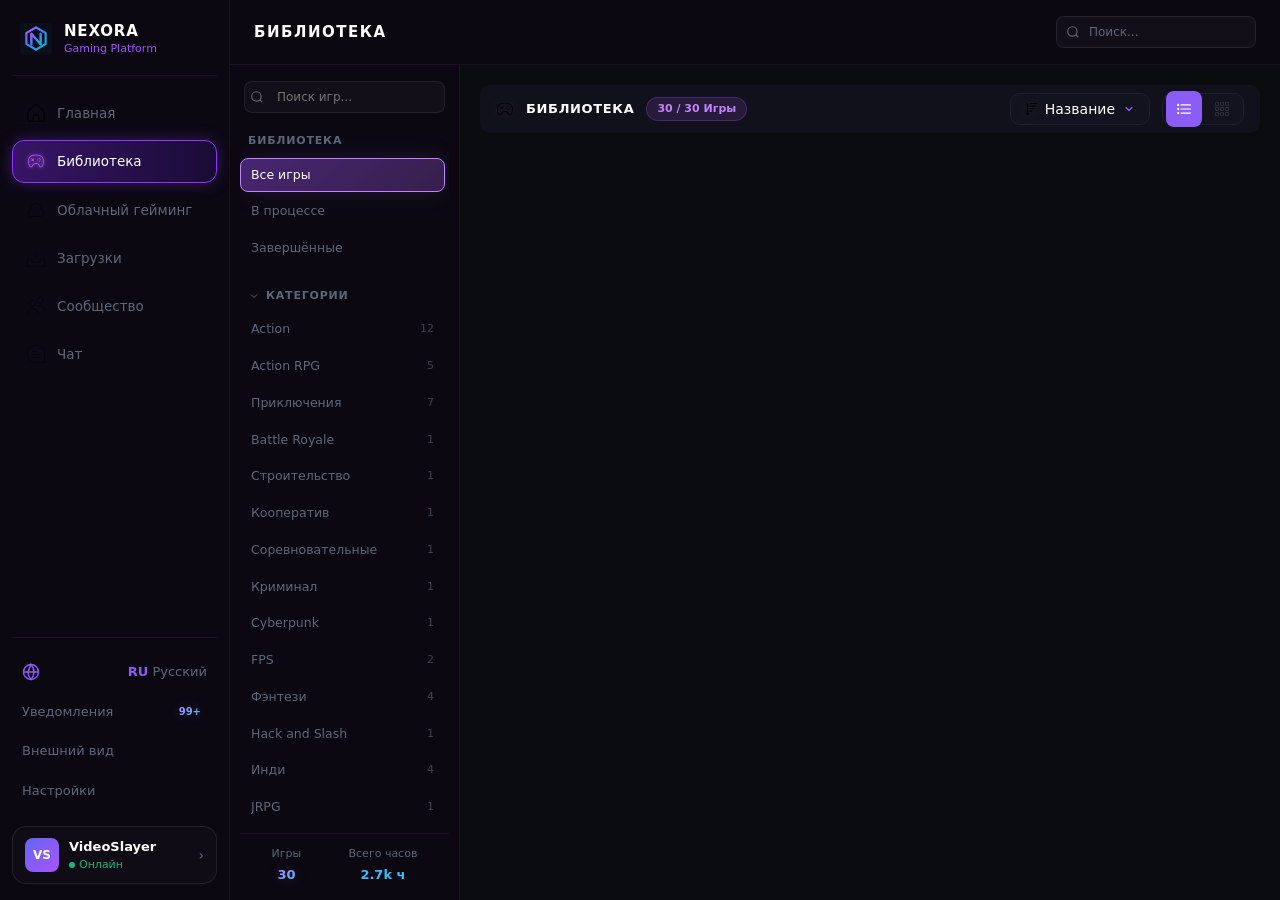
==== commit d86c3558: "Implement theme selection functionality and enhance visual settings panel interactions" ====
--- a/biblia.html
+++ b/biblia.html
@@ -461,38 +461,78 @@
 
     <script type="module" src="./src/js/helpers/lang.js"></script>
     <script type="module" src="./src/js/library.js"></script>
+
+    <!-- Скрипт управления открытием/закрытием панели «Визуал» -->
+    <script>
+        const visualSidebar = document.querySelector('.visual-settings');
+        const closeBtn = document.getElementById('closeVisualBtn');
+        const appearanceBtn = document.querySelector('.setting-item [data-i18n="appearance"]').closest('a');
+
+        // Открытие панели
+        if (appearanceBtn) {
+            appearanceBtn.addEventListener('click', function (e) {
+                e.preventDefault();
+                visualSidebar.classList.add('open');
+            });
+        }
+
+        // Закрытие по крестику
+        if (closeBtn) {
+            closeBtn.addEventListener('click', function () {
+                visualSidebar.classList.remove('open');
+            });
+        }
+    </script>
+
+    <!-- Скрипт переключения и сохранения тем -->
+    <script>
+        document.addEventListener('DOMContentLoaded', () => {
+            const themeCards = document.querySelectorAll('.theme-card');
+            const htmlElement = document.documentElement;
+            const resetBtn = document.querySelector('.reset-btn');
+
+            const applyTheme = (themeName) => {
+                if (themeName === 'nexora') {
+                    htmlElement.removeAttribute('data-theme');
+                } else {
+                    htmlElement.setAttribute('data-theme', themeName);
+                }
+
+                themeCards.forEach(card => {
+                    if (card.getAttribute('data-theme') === themeName) {
+                        card.classList.add('active');
+                    } else {
+                        card.classList.remove('active');
+                    }
+                });
+            };
+
+            // 1. Проверяем сохраненную тему при загрузке страницы
+            const savedTheme = localStorage.getItem('nexora-theme');
+            if (savedTheme) {
+                applyTheme(savedTheme);
+            }
+
+            // 2. Слушаем клики по карточкам тем
+            themeCards.forEach(card => {
+                card.addEventListener('click', () => {
+                    const themeName = card.getAttribute('data-theme');
+                    if (!themeName) return;
+
+                    applyTheme(themeName);
+                    localStorage.setItem('nexora-theme', themeName);
+                });
+            });
+
+            // 3. Обработка клика по кнопке сброса к Nexora
+            if (resetBtn) {
+                resetBtn.addEventListener('click', () => {
+                    applyTheme('nexora');
+                    localStorage.removeItem('nexora-theme');
+                });
+            }
+        });
+    </script>
 </body>
-<script>
-    document.getElementById('closeVisualBtn').addEventListener('click', function () {
-        const visualSidebar = document.querySelector('.visual-settings');
-        if (visualSidebar) {
-            visualSidebar.style.display = 'none'; // Или скройте её другим способом, например, через добавление класса
-        }
-    });
-</script>
-
-<script>
-    const visualSidebar = document.querySelector('.visual-settings');
-    const closeBtn = document.getElementById('closeVisualBtn');
-    
-    // Находим кнопку «Внешний вид» в левом сайдбаре (по тексту или структуре)
-    // Либо можете добавить ей id="appearanceBtn", если так удобнее
-    const appearanceBtn = document.querySelector('.setting-item [data-i18n="appearance"]').closest('a');
-
-    // Открытие панели
-    if (appearanceBtn) {
-        appearanceBtn.addEventListener('click', function(e) {
-            e.preventDefault();
-            visualSidebar.classList.add('open'); // или 'active'
-        });
-    }
-
-    // Закрытие по крестику
-    if (closeBtn) {
-        closeBtn.addEventListener('click', function() {
-            visualSidebar.classList.remove('open'); // или 'active'
-        });
-    }
-</script>
 
 </html>
--- a/src/css/main.css
+++ b/src/css/main.css
@@ -1916,4 +1916,157 @@
 
 .right-sidebar.visual-settings.open {
     display: block; /* или flex / grid — в зависимости от того, как она у вас версталась */
+}
+
+/* Дефолтные цвета (Nexora) */
+:root {
+    --accent-color: #a855f7;
+}
+
+/* Цвета для темы Crimson */
+html[data-theme="crimson"] {
+    --accent-color: #e11d48;
+}
+
+/* Цвета для темы Matrix */
+html[data-theme="matrix"] {
+    --accent-color: #22c55e;
+}
+
+/* Дефолтная тема NEXORA (Глубокий темный + Неоновый фиолетовый) */
+:root {
+    --bg-color: #040306;
+    --card-bg: #0b0812;
+    --border-color: #1a1028;
+    --text-color: #ffffff;
+    --accent-color: #c084fc;
+    --secondary-accent: #38bdf8;
+    --main-gradient: linear-gradient(135deg, #c084fc 0%, #38bdf8 100%);
+    --accent-glow: rgba(192, 132, 252, 0.2);
+    --box-glow: 0 0 25px rgba(192, 132, 252, 0.12);
+}
+
+/* Тема CRIMSON (Глубокий черный + Неоновый малиновый) */
+[data-theme="crimson"] {
+    --bg-color: #060304;
+    --card-bg: #12080a;
+    --border-color: #281016;
+    --text-color: #ffffff;
+    --accent-color: #fb7185;
+    --secondary-accent: #f43f5e;
+    --main-gradient: linear-gradient(135deg, #fb7185 0%, #f43f5e 100%);
+    --accent-glow: rgba(251, 113, 133, 0.2);
+    --box-glow: 0 0 25px rgba(251, 113, 133, 0.12);
+}
+
+/* Тема EMERALD (Глубокий черный + Неоновый изумрудный) */
+[data-theme="emerald"] {
+    --bg-color: #020605;
+    --card-bg: #07120e;
+    --border-color: #0d261b;
+    --text-color: #ffffff;
+    --accent-color: #34d399;
+    --secondary-accent: #22d3ee;
+    --main-gradient: linear-gradient(135deg, #34d399 0%, #22d3ee 100%);
+    --accent-glow: rgba(52, 211, 153, 0.2);
+    --box-glow: 0 0 25px rgba(52, 211, 153, 0.12);
+}
+
+/* Тема GOLD (Глубокий черный + Неоновый золотой) */
+[data-theme="gold"] {
+    --bg-color: #060502;
+    --card-bg: #121007;
+    --border-color: #26210f;
+    --text-color: #ffffff;
+    --accent-color: #facc15;
+    --secondary-accent: #fb923c;
+    --main-gradient: linear-gradient(135deg, #facc15 0%, #fb923c 100%);
+    --accent-glow: rgba(250, 204, 21, 0.2);
+    --box-glow: 0 0 25px rgba(250, 204, 21, 0.12);
+}
+
+/* Тема PINK (Глубокий черный + Неоновый розовый) */
+[data-theme="pink"] {
+    --bg-color: #060305;
+    --card-bg: #12080f;
+    --border-color: #281020;
+    --text-color: #ffffff;
+    --accent-color: #f472b6;
+    --secondary-accent: #fb7185;
+    --main-gradient: linear-gradient(135deg, #f472b6 0%, #fb7185 100%);
+    --accent-glow: rgba(244, 114, 182, 0.2);
+    --box-glow: 0 0 25px rgba(244, 114, 182, 0.12);
+}
+
+/* Тема OCEAN (Глубокий черный + Неоновый океан) */
+[data-theme="ocean"] {
+    --bg-color: #030508;
+    --card-bg: #090e17;
+    --border-color: #0f1d33;
+    --text-color: #ffffff;
+    --accent-color: #38bdf8;
+    --secondary-accent: #818cf8;
+    --main-gradient: linear-gradient(135deg, #38bdf8 0%, #818cf8 100%);
+    --accent-glow: rgba(56, 189, 248, 0.2);
+    --box-glow: 0 0 25px rgba(56, 189, 248, 0.12);
+}
+
+/* Тема MIDNIGHT (Глубокий черный + Неоновый полуночный) */
+[data-theme="midnight"] {
+    --bg-color: #050308;
+    --card-bg: #0e0917;
+    --border-color: #1b1233;
+    --text-color: #ffffff;
+    --accent-color: #a78bfa;
+    --secondary-accent: #38bdf8;
+    --main-gradient: linear-gradient(135deg, #a78bfa 0%, #38bdf8 100%);
+    --accent-glow: rgba(167, 139, 250, 0.2);
+    --box-glow: 0 0 25px rgba(167, 139, 250, 0.12);
+}
+
+/* Тема MATRIX (Глубокий черный + Неоновый матричный) */
+[data-theme="matrix"] {
+    --bg-color: #020603;
+    --card-bg: #06120a;
+    --border-color: #0c2613;
+    --text-color: #ffffff;
+    --accent-color: #4ade80;
+    --secondary-accent: #2dd4bf;
+    --main-gradient: linear-gradient(135deg, #4ade80 0%, #2dd4bf 100%);
+    --accent-glow: rgba(74, 222, 128, 0.2);
+    --box-glow: 0 0 25px rgba(74, 222, 128, 0.12);
+}
+
+/* Применение темных и глубоких неоновых стилей */
+body {
+    background-color: var(--bg-color);
+    color: var(--text-color);
+}
+
+.left-sidebar, 
+.right-sidebar, 
+.library-sidebar, 
+.main-header,
+.visual-settings,
+.theme-card {
+    background-color: var(--card-bg);
+    border-color: var(--border-color);
+}
+
+.nav-item.active,
+.subnav-btn.active,
+.sort-option.active,
+.theme-card.active {
+    background-color: var(--accent-glow);
+    border-color: var(--accent-color);
+    box-shadow: var(--box-glow);
+}
+
+.purple-icon, 
+.stats-value.purple,
+.badge-purple {
+    background: var(--main-gradient);
+    -webkit-background-clip: text;
+    -webkit-text-fill-color: transparent;
+    filter: drop-shadow(0 0 6px var(--accent-glow));
 }
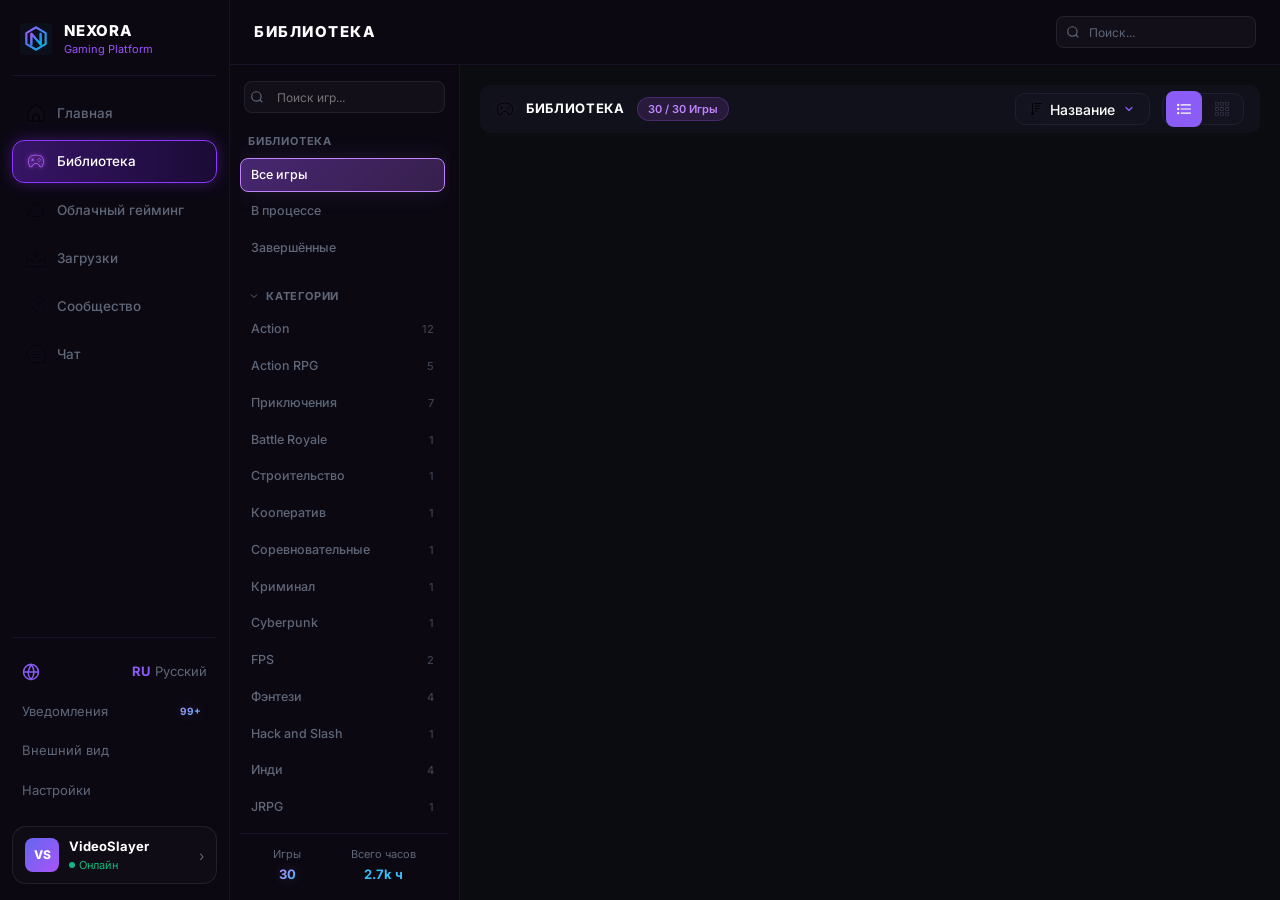
==== commit 73695207: "Add dynamic theming and font selection features; enhance visual elements and styles" ====
--- a/biblia.html
+++ b/biblia.html
@@ -8,9 +8,45 @@
     <link rel="icon" type="image/png" href="./src/img/gemini.svg">
     <link rel="preconnect" href="https://fonts.googleapis.com">
     <link rel="preconnect" href="https://fonts.gstatic.com" crossorigin>
-    <link href="https://fonts.googleapis.com/css2?family=Inter:wght@400;500;600;700;800&display=swap" rel="stylesheet">
+    <link href="https://fonts.googleapis.com/css2?family=Inter:wght@400;500;600;700;800&family=Montserrat:wght@400;500;600;700&family=Roboto:wght@400;500;700&display=swap" rel="stylesheet">
     <link rel="stylesheet" href="./src/css/reset.css" />
     <link rel="stylesheet" href="./src/css/main.css" />
+    <style>
+        body, button, input, select, textarea {
+            font-family: var(--font-family, 'Inter', sans-serif);
+        }
+        /* Фикс отображения текста в кнопках выбора шрифта */
+        #fontSelectorList .font-card {
+            display: flex;
+            align-items: center;
+            justify-content: flex-start !important;
+            padding: 12px !important;
+            cursor: pointer;
+            text-align: left;
+            background: var(--bg-cards, #131420);
+            border: 1px solid rgba(255, 255, 255, 0.05);
+            border-radius: 8px;
+            width: 100%;
+            color: inherit;
+            transition: all 0.2s ease;
+        }
+        #fontSelectorList .font-card.active {
+            border-color: var(--accent-primary, #8b5cf6);
+            background: rgba(139, 92, 246, 0.1);
+        }
+
+        /* Динамическое изменение цвета иконок и элементов в активных карточках тем/шрифтов через --accent-primary */
+        .theme-card.active, 
+        .font-card.active {
+            border-color: var(--accent-primary, #8b5cf6) !important;
+            background: color-mix(in srgb, var(--accent-primary, #8b5cf6) 15%, transparent) !important;
+        }
+        
+        .theme-card.active .theme-check,
+        .theme-card.active .theme-icon {
+            color: var(--accent-primary, #8b5cf6);
+        }
+    </style>
 </head>
 
 <body>
@@ -221,26 +257,16 @@
                                 <span>ПЛАТФОРМА</span>
                             </div>
                             <div class="subnav-list">
-                                <button type="button" class="subnav-btn"><span class="subnav-label"><img src="" alt="">
-                                        Mobile</span><span class="subnav-count">4</span></button>
-                                <button type="button" class="subnav-btn"><span class="subnav-label"><img src="" alt="">
-                                        Nintendo Switch</span><span class="subnav-count">1</span></button>
-                                <button type="button" class="subnav-btn"><span class="subnav-label"><img src="" alt="">
-                                        PC</span><span class="subnav-count">29</span></button>
-                                <button type="button" class="subnav-btn"><span class="subnav-label"><img src="" alt="">
-                                        PS4</span><span class="subnav-count">19</span></button>
-                                <button type="button" class="subnav-btn"><span class="subnav-label"><img src="" alt="">
-                                        PS5</span><span class="subnav-count">18</span></button>
-                                <button type="button" class="subnav-btn"><span class="subnav-label"><img src="" alt="">
-                                        Switch</span><span class="subnav-count">11</span></button>
-                                <button type="button" class="subnav-btn"><span class="subnav-label"><img src="" alt="">
-                                        Xbox</span><span class="subnav-count">14</span></button>
-                                <button type="button" class="subnav-btn"><span class="subnav-label"><img src="" alt="">
-                                        Xbox One</span><span class="subnav-count">5</span></button>
-                                <button type="button" class="subnav-btn"><span class="subnav-label"><img src="" alt="">
-                                        Xbox Series X/S</span><span class="subnav-count">3</span></button>
-                                <button type="button" class="subnav-btn"><span class="subnav-label"><img src="" alt="">
-                                        macOS</span><span class="subnav-count">1</span></button>
+                                <button type="button" class="subnav-btn"><span class="subnav-label">Mobile</span><span class="subnav-count">4</span></button>
+                                <button type="button" class="subnav-btn"><span class="subnav-label">Nintendo Switch</span><span class="subnav-count">1</span></button>
+                                <button type="button" class="subnav-btn"><span class="subnav-label">PC</span><span class="subnav-count">29</span></button>
+                                <button type="button" class="subnav-btn"><span class="subnav-label">PS4</span><span class="subnav-count">19</span></button>
+                                <button type="button" class="subnav-btn"><span class="subnav-label">PS5</span><span class="subnav-count">18</span></button>
+                                <button type="button" class="subnav-btn"><span class="subnav-label">Switch</span><span class="subnav-count">11</span></button>
+                                <button type="button" class="subnav-btn"><span class="subnav-label">Xbox</span><span class="subnav-count">14</span></button>
+                                <button type="button" class="subnav-btn"><span class="subnav-label">Xbox One</span><span class="subnav-count">5</span></button>
+                                <button type="button" class="subnav-btn"><span class="subnav-label">Xbox Series X/S</span><span class="subnav-count">3</span></button>
+                                <button type="button" class="subnav-btn"><span class="subnav-label">macOS</span><span class="subnav-count">1</span></button>
                             </div>
                         </div>
                     </div>
@@ -253,8 +279,7 @@
                         </div>
                         <div class="stats-item">
                             <span class="stats-label" data-i18n="stats_total_hours">Всего часов</span>
-                            <span class="stats-value cyan" id="stats-hours-count" data-i18n="stats_hours_val">2.7k
-                                ч</span>
+                            <span class="stats-value cyan" id="stats-hours-count" data-i18n="stats_hours_val">2.7k ч</span>
                         </div>
                     </div>
                 </aside>
@@ -321,43 +346,41 @@
 
         <!-- Навигация: Иконки + Подписи -->
         <div class="visual-tabs">
-            <button type="button" class="tab-item active">
+            <button type="button" class="tab-item" data-tab="themes">
                 <img src="./src/img/triangle.svg" alt="Themes" class="tab-icon">
                 <span>Темы</span>
             </button>
-            <button type="button" class="tab-item">
+            <button type="button" class="tab-item active" data-tab="colors">
                 <img src="./src/img/layers.svg" alt="Colors" class="tab-icon">
                 <span>Цвета</span>
             </button>
-            <button type="button" class="tab-item">
+            <button type="button" class="tab-item" data-tab="layout">
                 <img src="./src/img/grid.svg" alt="Layout" class="tab-icon">
                 <span>Лейаут</span>
             </button>
-            <button type="button" class="tab-item">
+            <button type="button" class="tab-item" data-tab="effects">
                 <img src="./src/img/bolt.svg" alt="Effects" class="tab-icon">
                 <span>Эффекты</span>
             </button>
         </div>
 
-        <!-- Список тем -->
-        <div class="visual-content">
+        <!-- Содержимое вкладки: Темы -->
+        <div class="visual-content tab-pane" id="tab-themes" style="display: none;">
             <div class="section-title">ГОТОВЫЕ ТЕМЫ</div>
 
             <div class="themes-list">
-                <!-- NEXORA -->
                 <button type="button" class="theme-card active" data-theme="nexora">
                     <div class="theme-name">
                         <span class="theme-icon">💜</span>
                         <span>NEXORA</span>
                     </div>
                     <div class="theme-preview-elements">
-                        <span class="theme-dot" style="background-color: #a855f7;"></span>
-                        <span class="theme-dot" style="background-color: #3b82f6;"></span>
+                        <span class="theme-dot" style="background-color: var(--accent-primary);"></span>
+                        <span class="theme-dot" style="background-color: var(--accent-cyan);"></span>
                         <span class="theme-check">✓</span>
                     </div>
                 </button>
 
-                <!-- CRIMSON -->
                 <button type="button" class="theme-card" data-theme="crimson">
                     <div class="theme-name">
                         <span class="theme-icon circle" style="background-color: #e11d48;"></span>
@@ -370,7 +393,6 @@
                     </div>
                 </button>
 
-                <!-- EMERALD -->
                 <button type="button" class="theme-card" data-theme="emerald">
                     <div class="theme-name">
                         <span class="theme-icon">💚</span>
@@ -383,7 +405,6 @@
                     </div>
                 </button>
 
-                <!-- GOLD -->
                 <button type="button" class="theme-card" data-theme="gold">
                     <div class="theme-name">
                         <span class="theme-icon circle" style="background-color: #eab308;"></span>
@@ -396,7 +417,6 @@
                     </div>
                 </button>
 
-                <!-- PINK -->
                 <button type="button" class="theme-card" data-theme="pink">
                     <div class="theme-name">
                         <span class="theme-icon">🌸</span>
@@ -409,7 +429,6 @@
                     </div>
                 </button>
 
-                <!-- OCEAN -->
                 <button type="button" class="theme-card" data-theme="ocean">
                     <div class="theme-name">
                         <span class="theme-icon">🌊</span>
@@ -422,7 +441,6 @@
                     </div>
                 </button>
 
-                <!-- MIDNIGHT -->
                 <button type="button" class="theme-card" data-theme="midnight">
                     <div class="theme-name">
                         <span class="theme-icon">🔮</span>
@@ -435,7 +453,6 @@
                     </div>
                 </button>
 
-                <!-- MATRIX -->
                 <button type="button" class="theme-card" data-theme="matrix">
                     <div class="theme-name">
                         <span class="theme-icon circle" style="background-color: #22c55e;"></span>
@@ -449,6 +466,81 @@
                 </button>
             </div>
         </div>
+
+        <!-- Содержимое вкладки: Цвета (с выбором шрифта) -->
+        <div class="visual-content tab-pane active" id="tab-colors">
+            <div class="section-title">КАСТОМНЫЕ ЦВЕТА</div>
+            <div style="display: flex; flex-direction: column; gap: 12px; margin-bottom: 24px;">
+                <div style="display: flex; align-items: center; justify-content: space-between; font-size: 13px;">
+                    <span style="color: var(--text-main, #ccc);">Акцент (Primary)</span>
+                    <div style="display: flex; align-items: center; gap: 8px;">
+                        <input type="color" id="colorPrimary" value="#8b5cf6" style="width: 28px; height: 28px; border: none; background: none; cursor: pointer; border-radius: 4px;">
+                        <span style="background: rgba(255,255,255,0.05); padding: 4px 8px; border-radius: 4px; font-family: monospace; font-size: 12px;" id="colorPrimaryText">#8b5cf6</span>
+                    </div>
+                </div>
+
+                <div style="display: flex; align-items: center; justify-content: space-between; font-size: 13px;">
+                    <span style="color: var(--text-main, #ccc);">Акцент 2 (Cyan)</span>
+                    <div style="display: flex; align-items: center; gap: 8px;">
+                        <input type="color" id="colorCyan" value="#06b6d4" style="width: 28px; height: 28px; border: none; background: none; cursor: pointer; border-radius: 4px;">
+                        <span style="background: rgba(255,255,255,0.05); padding: 4px 8px; border-radius: 4px; font-family: monospace; font-size: 12px;" id="colorCyanText">#06b6d4</span>
+                    </div>
+                </div>
+
+                <div style="display: flex; align-items: center; justify-content: space-between; font-size: 13px;">
+                    <span style="color: var(--text-main, #ccc);">Фон страницы</span>
+                    <div style="display: flex; align-items: center; gap: 8px;">
+                        <input type="color" id="colorBg" value="#0a0b10" style="width: 28px; height: 28px; border: none; background: none; cursor: pointer; border-radius: 4px;">
+                        <span style="background: rgba(255,255,255,0.05); padding: 4px 8px; border-radius: 4px; font-family: monospace; font-size: 12px;" id="colorBgText">#0a0b10</span>
+                    </div>
+                </div>
+
+                <div style="display: flex; align-items: center; justify-content: space-between; font-size: 13px;">
+                    <span style="color: var(--text-main, #ccc);">Поверхность / Сайдбар</span>
+                    <div style="display: flex; align-items: center; gap: 8px;">
+                        <input type="color" id="colorSurface" value="#0e0f16" style="width: 28px; height: 28px; border: none; background: none; cursor: pointer; border-radius: 4px;">
+                        <span style="background: rgba(255,255,255,0.05); padding: 4px 8px; border-radius: 4px; font-family: monospace; font-size: 12px;" id="colorSurfaceText">#0e0f16</span>
+                    </div>
+                </div>
+
+                <div style="display: flex; align-items: center; justify-content: space-between; font-size: 13px;">
+                    <span style="color: var(--text-main, #ccc);">Карточки</span>
+                    <div style="display: flex; align-items: center; gap: 8px;">
+                        <input type="color" id="colorCards" value="#131420" style="width: 28px; height: 28px; border: none; background: none; cursor: pointer; border-radius: 4px;">
+                        <span style="background: rgba(255,255,255,0.05); padding: 4px 8px; border-radius: 4px; font-family: monospace; font-size: 12px;" id="colorCardsText">#131420</span>
+                    </div>
+                </div>
+            </div>
+
+            <div class="section-title">ВЫБОР ШРИФТА</div>
+            <div style="display: flex; flex-direction: column; gap: 8px;" id="fontSelectorList">
+                <button type="button" class="font-card active" data-font="'Inter', sans-serif">
+                    <span style="font-family: 'Inter', sans-serif;">Inter (Стандартный)</span>
+                </button>
+                <button type="button" class="font-card" data-font="'Roboto', sans-serif">
+                    <span style="font-family: 'Roboto', sans-serif;">Roboto</span>
+                </button>
+                <button type="button" class="font-card" data-font="'Montserrat', sans-serif">
+                    <span style="font-family: 'Montserrat', sans-serif;">Montserrat</span>
+                </button>
+                <button type="button" class="font-card" data-font="'Courier New', monospace">
+                    <span style="font-family: 'Courier New', monospace;">Courier New (Моноширинный)</span>
+                </button>
+            </div>
+        </div>
+
+        <!-- Содержимое вкладки: Лейаут -->
+        <div class="visual-content tab-pane" id="tab-layout" style="display: none;">
+            <div class="section-title">НАСТРОЙКИ СЕТКИ</div>
+            <p style="color: var(--text-muted, #888); font-size: 13px;">Скоро здесь появятся опции сетки.</p>
+        </div>
+
+        <!-- Содержимое вкладки: Эффекты -->
+        <div class="visual-content tab-pane" id="tab-effects" style="display: none;">
+            <div class="section-title">ВИЗУАЛЬНЫЕ ЭФФЕКТЫ</div>
+            <p style="color: var(--text-muted, #888); font-size: 13px;">Скоро здесь появятся анимации и эффекты.</p>
+        </div>
+        
 
         <!-- Подвал с кнопкой сброса -->
         <div class="visual-footer">
@@ -462,34 +554,55 @@
     <script type="module" src="./src/js/helpers/lang.js"></script>
     <script type="module" src="./src/js/library.js"></script>
 
-    <!-- Скрипт управления открытием/закрытием панели «Визуал» -->
-    <script>
-        const visualSidebar = document.querySelector('.visual-settings');
-        const closeBtn = document.getElementById('closeVisualBtn');
-        const appearanceBtn = document.querySelector('.setting-item [data-i18n="appearance"]').closest('a');
-
-        // Открытие панели
-        if (appearanceBtn) {
-            appearanceBtn.addEventListener('click', function (e) {
-                e.preventDefault();
-                visualSidebar.classList.add('open');
-            });
-        }
-
-        // Закрытие по крестику
-        if (closeBtn) {
-            closeBtn.addEventListener('click', function () {
-                visualSidebar.classList.remove('open');
-            });
-        }
-    </script>
-
-    <!-- Скрипт переключения и сохранения тем -->
+    <!-- Единый скрипт для панели Визуал, вкладок и кастомизации -->
     <script>
         document.addEventListener('DOMContentLoaded', () => {
-            const themeCards = document.querySelectorAll('.theme-card');
+            // 1. Управление открытием/закрытием панели «Визуал»
+            const visualSidebar = document.querySelector('.visual-settings');
+            const closeBtn = document.getElementById('closeVisualBtn');
+            const appearanceBtn = document.querySelector('.setting-item [data-i18n="appearance"]').closest('a');
+
+            if (appearanceBtn) {
+                appearanceBtn.addEventListener('click', (e) => {
+                    e.preventDefault();
+                    visualSidebar.classList.add('open');
+                });
+            }
+
+            if (closeBtn) {
+                closeBtn.addEventListener('click', () => {
+                    visualSidebar.classList.remove('open');
+                });
+            }
+
+            // 2. Переключение вкладок в панели «Визуал»
+            const tabItems = document.querySelectorAll('.visual-tabs .tab-item');
+            const tabPanes = document.querySelectorAll('.visual-content.tab-pane');
+
+            tabItems.forEach((tab, index) => {
+                tab.addEventListener('click', () => {
+                    tabItems.forEach(t => t.classList.remove('active'));
+                    tab.classList.add('active');
+
+                    tabPanes.forEach(pane => pane.style.display = 'none');
+                    const targetId = ['tab-themes', 'tab-colors', 'tab-layout', 'tab-effects'][index];
+                    const targetPane = document.getElementById(targetId);
+                    if (targetPane) targetPane.style.display = 'block';
+                });
+            });
+
+            // 3. Темы и кастомные цвета
+            const themeCards = document.querySelectorAll('.themes-list .theme-card');
             const htmlElement = document.documentElement;
             const resetBtn = document.querySelector('.reset-btn');
+
+            const colorInputs = [
+                { input: document.getElementById('colorPrimary'), text: document.getElementById('colorPrimaryText'), cssVar: '--accent-primary', storageKey: 'nexora-c-primary' },
+                { input: document.getElementById('colorCyan'), text: document.getElementById('colorCyanText'), cssVar: '--accent-cyan', storageKey: 'nexora-c-cyan' },
+                { input: document.getElementById('colorBg'), text: document.getElementById('colorBgText'), cssVar: '--bg-main', storageKey: 'nexora-c-bg' },
+                { input: document.getElementById('colorSurface'), text: document.getElementById('colorSurfaceText'), cssVar: '--bg-surface', storageKey: 'nexora-c-surface' },
+                { input: document.getElementById('colorCards'), text: document.getElementById('colorCardsText'), cssVar: '--bg-cards', storageKey: 'nexora-c-cards' }
+            ];
 
             const applyTheme = (themeName) => {
                 if (themeName === 'nexora') {
@@ -507,32 +620,213 @@
                 });
             };
 
-            // 1. Проверяем сохраненную тему при загрузке страницы
+            // Загрузка сохраненных параметров тем
             const savedTheme = localStorage.getItem('nexora-theme');
-            if (savedTheme) {
-                applyTheme(savedTheme);
-            }
-
-            // 2. Слушаем клики по карточкам тем
+            if (savedTheme) applyTheme(savedTheme);
+
+            // Загрузка и применение кастомных цветов
+            colorInputs.forEach(item => {
+                const savedVal = localStorage.getItem(item.storageKey);
+                if (savedVal) {
+                    item.input.value = savedVal;
+                    item.text.textContent = savedVal;
+                    document.documentElement.style.setProperty(item.cssVar, savedVal);
+                }
+
+                item.input.addEventListener('input', (e) => {
+                    const val = e.target.value;
+                    item.text.textContent = val;
+                    document.documentElement.style.setProperty(item.cssVar, val);
+                    localStorage.setItem(item.storageKey, val);
+                });
+            });
+
+            // Обработчики кликов по готовым темам
             themeCards.forEach(card => {
                 card.addEventListener('click', () => {
                     const themeName = card.getAttribute('data-theme');
                     if (!themeName) return;
-
                     applyTheme(themeName);
                     localStorage.setItem('nexora-theme', themeName);
                 });
             });
 
-            // 3. Обработка клика по кнопке сброса к Nexora
+            // 4. Рабочее переключение шрифтов
+            const fontButtons = document.querySelectorAll('#fontSelectorList .font-card');
+            const savedFont = localStorage.getItem('nexora-font');
+
+            if (savedFont) {
+                document.documentElement.style.setProperty('--font-family', savedFont);
+                fontButtons.forEach(btn => {
+                    if (btn.getAttribute('data-font') === savedFont) {
+                        btn.classList.add('active');
+                    } else {
+                        btn.classList.remove('active');
+                    }
+                });
+            }
+
+            fontButtons.forEach(btn => {
+                btn.addEventListener('click', () => {
+                    fontButtons.forEach(b => b.classList.remove('active'));
+                    const fontVal = btn.getAttribute('data-font');
+                    
+                    document.documentElement.style.setProperty('--font-family', fontVal);
+                    localStorage.setItem('nexora-font', fontVal);
+                    
+                    btn.classList.add('active');
+                });
+            });
+
+            // Сброс настроек
             if (resetBtn) {
                 resetBtn.addEventListener('click', () => {
-                    applyTheme('nexora');
-                    localStorage.removeItem('nexora-theme');
+                    localStorage.clear();
+                    location.reload();
                 });
             }
         });
     </script>
+    <script>
+    document.addEventListener('DOMContentLoaded', () => {
+        // 1. Управление открытием/закрытием панели «Визуал»
+        const visualSidebar = document.querySelector('.visual-settings');
+        const closeBtn = document.getElementById('closeVisualBtn');
+        const appearanceBtn = document.querySelector('.setting-item [data-i18n="appearance"]').closest('a');
+
+        if (appearanceBtn) {
+            appearanceBtn.addEventListener('click', (e) => {
+                e.preventDefault();
+                visualSidebar.classList.add('open');
+            });
+        }
+
+        if (closeBtn) {
+            closeBtn.addEventListener('click', () => {
+                visualSidebar.classList.remove('open');
+            });
+        }
+
+        // 2. Переключение вкладок в панели «Визуал»
+        const tabItems = document.querySelectorAll('.visual-tabs .tab-item');
+        const tabPanes = document.querySelectorAll('.visual-content.tab-pane');
+
+        tabItems.forEach((tab, index) => {
+            tab.addEventListener('click', () => {
+                tabItems.forEach(t => t.classList.remove('active'));
+                tab.classList.add('active');
+
+                tabPanes.forEach(pane => pane.style.display = 'none');
+                const targetId = ['tab-themes', 'tab-colors', 'tab-layout', 'tab-effects'][index];
+                const targetPane = document.getElementById(targetId);
+                if (targetPane) targetPane.style.display = 'block';
+            });
+        });
+
+        // 3. Темы и кастомные цвета
+        const themeCards = document.querySelectorAll('.themes-list .theme-card');
+        const htmlElement = document.documentElement;
+        const resetBtn = document.querySelector('.reset-btn');
+
+        const colorInputs = [
+            { input: document.getElementById('colorPrimary'), text: document.getElementById('colorPrimaryText'), cssVar: '--accent-primary', storageKey: 'nexora-c-primary' },
+            { input: document.getElementById('colorCyan'), text: document.getElementById('colorCyanText'), cssVar: '--accent-cyan', storageKey: 'nexora-c-cyan' },
+            { input: document.getElementById('colorBg'), text: document.getElementById('colorBgText'), cssVar: '--bg-main', storageKey: 'nexora-c-bg' },
+            { input: document.getElementById('colorSurface'), text: document.getElementById('colorSurfaceText'), cssVar: '--bg-surface', storageKey: 'nexora-c-surface' },
+            { input: document.getElementById('colorCards'), text: document.getElementById('colorCardsText'), cssVar: '--bg-cards', storageKey: 'nexora-c-cards' }
+        ];
+
+        const applyTheme = (themeName) => {
+            if (themeName === 'nexora') {
+                htmlElement.removeAttribute('data-theme');
+            } else {
+                htmlElement.setAttribute('data-theme', themeName);
+            }
+
+            themeCards.forEach(card => {
+                if (card.getAttribute('data-theme') === themeName) {
+                    card.classList.add('active');
+                } else {
+                    card.classList.remove('active');
+                }
+            });
+        };
+
+        // Загрузка сохраненных параметров тем
+        const savedTheme = localStorage.getItem('nexora-theme');
+        if (savedTheme) applyTheme(savedTheme);
+
+        // Загрузка и применение кастомных цветов + ПРЯМАЯ покраска иконок в активных кнопках
+        colorInputs.forEach(item => {
+            const savedVal = localStorage.getItem(item.storageKey);
+            if (savedVal) {
+                item.input.value = savedVal;
+                item.text.textContent = savedVal;
+                document.documentElement.style.setProperty(item.cssVar, savedVal);
+            }
+
+            item.input.addEventListener('input', (e) => {
+                const val = e.target.value;
+                item.text.textContent = val;
+                document.documentElement.style.setProperty(item.cssVar, val);
+                localStorage.setItem(item.storageKey, val);
+
+                // ЕСЛИ это Акцент (Primary) — принудительно красим иконки во всех активных кнопках (темах и шрифтах)
+                if (item.cssVar === '--accent-primary') {
+                    document.querySelectorAll('.theme-card.active img, .font-card.active img, .theme-card.active .purple-icon, .font-card.active .purple-icon').forEach(icon => {
+                        icon.style.color = val;
+                        icon.style.fill = val;
+                    });
+                }
+            });
+        });
+
+        // Обработчики кликов по готовым темам
+        themeCards.forEach(card => {
+            card.addEventListener('click', () => {
+                const themeName = card.getAttribute('data-theme');
+                if (!themeName) return;
+                applyTheme(themeName);
+                localStorage.setItem('nexora-theme', themeName);
+            });
+        });
+
+        // 4. Рабочее переключение шрифтов
+        const fontButtons = document.querySelectorAll('#fontSelectorList .font-card');
+        const savedFont = localStorage.getItem('nexora-font');
+
+        if (savedFont) {
+            document.documentElement.style.setProperty('--font-family', savedFont);
+            fontButtons.forEach(btn => {
+                if (btn.getAttribute('data-font') === savedFont) {
+                    btn.classList.add('active');
+                } else {
+                    btn.classList.remove('active');
+                }
+            });
+        }
+
+        fontButtons.forEach(btn => {
+            btn.addEventListener('click', () => {
+                fontButtons.forEach(b => b.classList.remove('active'));
+                const fontVal = btn.getAttribute('data-font');
+                
+                document.documentElement.style.setProperty('--font-family', fontVal);
+                localStorage.setItem('nexora-font', fontVal);
+                
+                btn.classList.add('active');
+            });
+        });
+
+        // Сброс настроек
+        if (resetBtn) {
+            resetBtn.addEventListener('click', () => {
+                localStorage.clear();
+                location.reload();
+            });
+        }
+    });
+</script>
 </body>
 
 </html>
--- a/src/css/main.css
+++ b/src/css/main.css
@@ -2069,4 +2069,19 @@
     -webkit-background-clip: text;
     -webkit-text-fill-color: transparent;
     filter: drop-shadow(0 0 6px var(--accent-glow));
+}
+
+/* Принудительная покраска любых иконок и картинок внутри активных элементов */
+.active .purple-icon,
+.active img,
+.active svg {
+    color: var(--accent-primary, #8b5cf6) !important;
+    fill: var(--accent-primary, #8b5cf6) !important;
+    stroke: var(--accent-primary, #8b5cf6) !important;
+}
+
+/* Автоматическая перекраска картинок и иконок в активных элементах через фильтр */
+.active img,
+.active .purple-icon {
+    filter: drop-shadow(0 0 0 var(--accent-primary));
 }
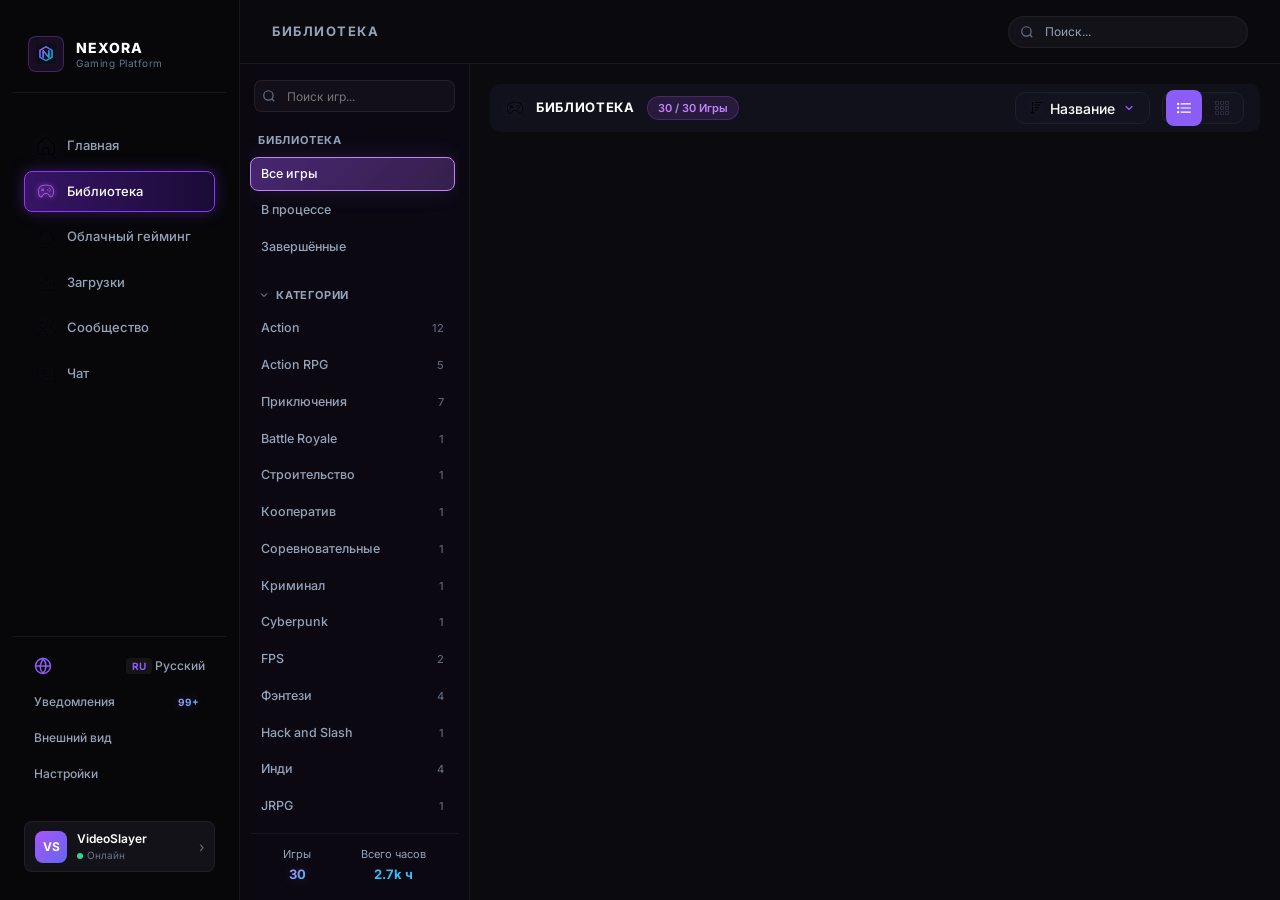
==== commit 7a45cca8: "Add profile page with dynamic content and language support; fix missing newline in lang.js" ====
--- a/biblia.html
+++ b/biblia.html
@@ -1,3 +1,4 @@
+<!-- biblia.html -->
 <!doctype html>
 <html lang="ru" class="dark">
 
@@ -8,48 +9,19 @@
     <link rel="icon" type="image/png" href="./src/img/gemini.svg">
     <link rel="preconnect" href="https://fonts.googleapis.com">
     <link rel="preconnect" href="https://fonts.gstatic.com" crossorigin>
-    <link href="https://fonts.googleapis.com/css2?family=Inter:wght@400;500;600;700;800&family=Montserrat:wght@400;500;600;700&family=Roboto:wght@400;500;700&display=swap" rel="stylesheet">
+    <link
+        href="https://fonts.googleapis.com/css2?family=Inter:wght@400;500;600;700;800&family=Montserrat:wght@400;500;600;700&family=Roboto:wght@400;500;700&display=swap"
+        rel="stylesheet">
     <link rel="stylesheet" href="./src/css/reset.css" />
     <link rel="stylesheet" href="./src/css/main.css" />
-    <style>
-        body, button, input, select, textarea {
-            font-family: var(--font-family, 'Inter', sans-serif);
-        }
-        /* Фикс отображения текста в кнопках выбора шрифта */
-        #fontSelectorList .font-card {
-            display: flex;
-            align-items: center;
-            justify-content: flex-start !important;
-            padding: 12px !important;
-            cursor: pointer;
-            text-align: left;
-            background: var(--bg-cards, #131420);
-            border: 1px solid rgba(255, 255, 255, 0.05);
-            border-radius: 8px;
-            width: 100%;
-            color: inherit;
-            transition: all 0.2s ease;
-        }
-        #fontSelectorList .font-card.active {
-            border-color: var(--accent-primary, #8b5cf6);
-            background: rgba(139, 92, 246, 0.1);
-        }
-
-        /* Динамическое изменение цвета иконок и элементов в активных карточках тем/шрифтов через --accent-primary */
-        .theme-card.active, 
-        .font-card.active {
-            border-color: var(--accent-primary, #8b5cf6) !important;
-            background: color-mix(in srgb, var(--accent-primary, #8b5cf6) 15%, transparent) !important;
-        }
-        
-        .theme-card.active .theme-check,
-        .theme-card.active .theme-icon {
-            color: var(--accent-primary, #8b5cf6);
-        }
-    </style>
+    <link rel="stylesheet" href="./src/css/visual-extras.css" />
 </head>
 
 <body>
+    <!-- Фоновый слой для динамических паттернов и анимаций -->
+    <div id="dynamic-bg-layer" class="bg-pattern-none"></div>
+    <div id="dynamic-fx-layer"></div>
+
     <!-- Левый сайдбар -->
     <aside class="left-sidebar">
         <div class="sidebar-top">
@@ -142,17 +114,19 @@
                 </a>
             </div>
 
-            <div class="user-profile">
-                <div class="user-avatar-container">
-                    <div class="user-avatar">VS</div>
+            <a href="./profil.html" class="user-profile-link">
+                <div class="user-profile">
+                    <div class="user-avatar-container">
+                        <div class="user-avatar">VS</div>
+                    </div>
+                    <div class="user-info">
+                        <span class="user-name">VideoSlayer</span>
+                        <span class="user-status status-online"><span class="status-dot"></span> <span
+                                data-i18n="status_online">Онлайн</span></span>
+                    </div>
+                    <div class="user-arrow">›</div>
                 </div>
-                <div class="user-info">
-                    <span class="user-name">VideoSlayer</span>
-                    <span class="user-status status-online"><span class="status-dot"></span> <span
-                            data-i18n="status_online">Онлайн</span></span>
-                </div>
-                <div class="user-arrow">›</div>
-            </div>
+            </a>
         </div>
     </aside>
 
@@ -257,16 +231,26 @@
                                 <span>ПЛАТФОРМА</span>
                             </div>
                             <div class="subnav-list">
-                                <button type="button" class="subnav-btn"><span class="subnav-label">Mobile</span><span class="subnav-count">4</span></button>
-                                <button type="button" class="subnav-btn"><span class="subnav-label">Nintendo Switch</span><span class="subnav-count">1</span></button>
-                                <button type="button" class="subnav-btn"><span class="subnav-label">PC</span><span class="subnav-count">29</span></button>
-                                <button type="button" class="subnav-btn"><span class="subnav-label">PS4</span><span class="subnav-count">19</span></button>
-                                <button type="button" class="subnav-btn"><span class="subnav-label">PS5</span><span class="subnav-count">18</span></button>
-                                <button type="button" class="subnav-btn"><span class="subnav-label">Switch</span><span class="subnav-count">11</span></button>
-                                <button type="button" class="subnav-btn"><span class="subnav-label">Xbox</span><span class="subnav-count">14</span></button>
-                                <button type="button" class="subnav-btn"><span class="subnav-label">Xbox One</span><span class="subnav-count">5</span></button>
-                                <button type="button" class="subnav-btn"><span class="subnav-label">Xbox Series X/S</span><span class="subnav-count">3</span></button>
-                                <button type="button" class="subnav-btn"><span class="subnav-label">macOS</span><span class="subnav-count">1</span></button>
+                                <button type="button" class="subnav-btn"><span class="subnav-label">Mobile</span><span
+                                        class="subnav-count">4</span></button>
+                                <button type="button" class="subnav-btn"><span class="subnav-label">Nintendo
+                                        Switch</span><span class="subnav-count">1</span></button>
+                                <button type="button" class="subnav-btn"><span class="subnav-label">PC</span><span
+                                        class="subnav-count">29</span></button>
+                                <button type="button" class="subnav-btn"><span class="subnav-label">PS4</span><span
+                                        class="subnav-count">19</span></button>
+                                <button type="button" class="subnav-btn"><span class="subnav-label">PS5</span><span
+                                        class="subnav-count">18</span></button>
+                                <button type="button" class="subnav-btn"><span class="subnav-label">Switch</span><span
+                                        class="subnav-count">11</span></button>
+                                <button type="button" class="subnav-btn"><span class="subnav-label">Xbox</span><span
+                                        class="subnav-count">14</span></button>
+                                <button type="button" class="subnav-btn"><span class="subnav-label">Xbox One</span><span
+                                        class="subnav-count">5</span></button>
+                                <button type="button" class="subnav-btn"><span class="subnav-label">Xbox Series
+                                        X/S</span><span class="subnav-count">3</span></button>
+                                <button type="button" class="subnav-btn"><span class="subnav-label">macOS</span><span
+                                        class="subnav-count">1</span></button>
                             </div>
                         </div>
                     </div>
@@ -279,7 +263,8 @@
                         </div>
                         <div class="stats-item">
                             <span class="stats-label" data-i18n="stats_total_hours">Всего часов</span>
-                            <span class="stats-value cyan" id="stats-hours-count" data-i18n="stats_hours_val">2.7k ч</span>
+                            <span class="stats-value cyan" id="stats-hours-count" data-i18n="stats_hours_val">2.7k
+                                ч</span>
                         </div>
                     </div>
                 </aside>
@@ -350,11 +335,11 @@
                 <img src="./src/img/triangle.svg" alt="Themes" class="tab-icon">
                 <span>Темы</span>
             </button>
-            <button type="button" class="tab-item active" data-tab="colors">
+            <button type="button" class="tab-item" data-tab="colors">
                 <img src="./src/img/layers.svg" alt="Colors" class="tab-icon">
                 <span>Цвета</span>
             </button>
-            <button type="button" class="tab-item" data-tab="layout">
+            <button type="button" class="tab-item active" data-tab="layout">
                 <img src="./src/img/grid.svg" alt="Layout" class="tab-icon">
                 <span>Лейаут</span>
             </button>
@@ -468,46 +453,61 @@
         </div>
 
         <!-- Содержимое вкладки: Цвета (с выбором шрифта) -->
-        <div class="visual-content tab-pane active" id="tab-colors">
+        <div class="visual-content tab-pane" id="tab-colors" style="display: none;">
             <div class="section-title">КАСТОМНЫЕ ЦВЕТА</div>
             <div style="display: flex; flex-direction: column; gap: 12px; margin-bottom: 24px;">
                 <div style="display: flex; align-items: center; justify-content: space-between; font-size: 13px;">
                     <span style="color: var(--text-main, #ccc);">Акцент (Primary)</span>
                     <div style="display: flex; align-items: center; gap: 8px;">
-                        <input type="color" id="colorPrimary" value="#8b5cf6" style="width: 28px; height: 28px; border: none; background: none; cursor: pointer; border-radius: 4px;">
-                        <span style="background: rgba(255,255,255,0.05); padding: 4px 8px; border-radius: 4px; font-family: monospace; font-size: 12px;" id="colorPrimaryText">#8b5cf6</span>
+                        <input type="color" id="colorPrimary" value="#8b5cf6"
+                            style="width: 28px; height: 28px; border: none; background: none; cursor: pointer; border-radius: 4px;">
+                        <span
+                            style="background: rgba(255,255,255,0.05); padding: 4px 8px; border-radius: 4px; font-family: monospace; font-size: 12px;"
+                            id="colorPrimaryText">#8b5cf6</span>
                     </div>
                 </div>
 
                 <div style="display: flex; align-items: center; justify-content: space-between; font-size: 13px;">
                     <span style="color: var(--text-main, #ccc);">Акцент 2 (Cyan)</span>
                     <div style="display: flex; align-items: center; gap: 8px;">
-                        <input type="color" id="colorCyan" value="#06b6d4" style="width: 28px; height: 28px; border: none; background: none; cursor: pointer; border-radius: 4px;">
-                        <span style="background: rgba(255,255,255,0.05); padding: 4px 8px; border-radius: 4px; font-family: monospace; font-size: 12px;" id="colorCyanText">#06b6d4</span>
+                        <input type="color" id="colorCyan" value="#06b6d4"
+                            style="width: 28px; height: 28px; border: none; background: none; cursor: pointer; border-radius: 4px;">
+                        <span
+                            style="background: rgba(255,255,255,0.05); padding: 4px 8px; border-radius: 4px; font-family: monospace; font-size: 12px;"
+                            id="colorCyanText">#06b6d4</span>
                     </div>
                 </div>
 
                 <div style="display: flex; align-items: center; justify-content: space-between; font-size: 13px;">
                     <span style="color: var(--text-main, #ccc);">Фон страницы</span>
                     <div style="display: flex; align-items: center; gap: 8px;">
-                        <input type="color" id="colorBg" value="#0a0b10" style="width: 28px; height: 28px; border: none; background: none; cursor: pointer; border-radius: 4px;">
-                        <span style="background: rgba(255,255,255,0.05); padding: 4px 8px; border-radius: 4px; font-family: monospace; font-size: 12px;" id="colorBgText">#0a0b10</span>
+                        <input type="color" id="colorBg" value="#0a0b10"
+                            style="width: 28px; height: 28px; border: none; background: none; cursor: pointer; border-radius: 4px;">
+                        <span
+                            style="background: rgba(255,255,255,0.05); padding: 4px 8px; border-radius: 4px; font-family: monospace; font-size: 12px;"
+                            id="colorBgText">#0a0b10</span>
                     </div>
                 </div>
 
                 <div style="display: flex; align-items: center; justify-content: space-between; font-size: 13px;">
                     <span style="color: var(--text-main, #ccc);">Поверхность / Сайдбар</span>
                     <div style="display: flex; align-items: center; gap: 8px;">
-                        <input type="color" id="colorSurface" value="#0e0f16" style="width: 28px; height: 28px; border: none; background: none; cursor: pointer; border-radius: 4px;">
-                        <span style="background: rgba(255,255,255,0.05); padding: 4px 8px; border-radius: 4px; font-family: monospace; font-size: 12px;" id="colorSurfaceText">#0e0f16</span>
+                        <input type="color" id="colorSurface" value="#0e0f16"
+                            style="width: 28px; height: 28px; border: none; background: none; cursor: pointer; border-radius: 4px;">
+                        <span
+                            style="background: rgba(255,255,255,0.05); padding: 4px 8px; border-radius: 4px; font-family: monospace; font-size: 12px;"
+                            id="colorSurfaceText">#0e0f16</span>
                     </div>
                 </div>
 
                 <div style="display: flex; align-items: center; justify-content: space-between; font-size: 13px;">
                     <span style="color: var(--text-main, #ccc);">Карточки</span>
                     <div style="display: flex; align-items: center; gap: 8px;">
-                        <input type="color" id="colorCards" value="#131420" style="width: 28px; height: 28px; border: none; background: none; cursor: pointer; border-radius: 4px;">
-                        <span style="background: rgba(255,255,255,0.05); padding: 4px 8px; border-radius: 4px; font-family: monospace; font-size: 12px;" id="colorCardsText">#131420</span>
+                        <input type="color" id="colorCards" value="#131420"
+                            style="width: 28px; height: 28px; border: none; background: none; cursor: pointer; border-radius: 4px;">
+                        <span
+                            style="background: rgba(255,255,255,0.05); padding: 4px 8px; border-radius: 4px; font-family: monospace; font-size: 12px;"
+                            id="colorCardsText">#131420</span>
                     </div>
                 </div>
             </div>
@@ -530,17 +530,104 @@
         </div>
 
         <!-- Содержимое вкладки: Лейаут -->
-        <div class="visual-content tab-pane" id="tab-layout" style="display: none;">
-            <div class="section-title">НАСТРОЙКИ СЕТКИ</div>
-            <p style="color: var(--text-muted, #888); font-size: 13px;">Скоро здесь появятся опции сетки.</p>
+        <div class="visual-content tab-pane active" id="tab-layout">
+            <div class="section-title">ФОНОВЫЙ ПАТТЕРН</div>
+            <div class="patterns-grid" id="patternsGrid">
+                <button type="button" class="pattern-card active" data-pattern="none">
+                    <span>Нет</span>
+                </button>
+                <button type="button" class="pattern-card" data-pattern="grid">
+                    <span>Сетка</span>
+                </button>
+                <button type="button" class="pattern-card" data-pattern="dots">
+                    <span>Точки</span>
+                </button>
+                <button type="button" class="pattern-card" data-pattern="diagonal">
+                    <span>Диагональ</span>
+                </button>
+                <button type="button" class="pattern-card" data-pattern="noise">
+                    <span>Шум</span>
+                </button>
+            </div>
+
+            <div style="display: flex; justify-content: space-between; align-items: center; margin-bottom: 8px;">
+                <span class="section-title" style="margin-bottom: 0;">Радиус углов</span>
+                <span id="radiusValueText"
+                    style="color: var(--accent-primary, #8b5cf6); font-weight: 600; font-size: 13px;">8px</span>
+            </div>
+            <input type="range" id="radiusRange" min="0" max="24" value="8"
+                style="width: 100%; accent-color: var(--accent-primary, #8b5cf6); cursor: pointer; margin-bottom: 24px;">
         </div>
 
         <!-- Содержимое вкладки: Эффекты -->
         <div class="visual-content tab-pane" id="tab-effects" style="display: none;">
-            <div class="section-title">ВИЗУАЛЬНЫЕ ЭФФЕКТЫ</div>
-            <p style="color: var(--text-muted, #888); font-size: 13px;">Скоро здесь появятся анимации и эффекты.</p>
+            <div class="section-title">АНИМАЦИЯ ФОНА</div>
+            <div class="effects-grid" id="effectsGrid">
+                <button type="button" class="effect-card active" data-effect="none">
+                    <span>Нет</span>
+                    <span class="effect-sub">—</span>
+                </button>
+                <button type="button" class="effect-card" data-effect="sakura">
+                    <span>Сакура</span>
+                    <span class="effect-sub">Лепестки · PINK</span>
+                </button>
+                <button type="button" class="effect-card" data-effect="sparks">
+                    <span>Искры</span>
+                    <span class="effect-sub">Огонь · CRIMSON</span>
+                </button>
+                <button type="button" class="effect-card" data-effect="matrix">
+                    <span>Матрица</span>
+                    <span class="effect-sub">Код · MATRIX</span>
+                </button>
+                <button type="button" class="effect-card" data-effect="bubbles">
+                    <span>Пузыри</span>
+                    <span class="effect-sub">Вода · OCEAN</span>
+                </button>
+                <button type="button" class="effect-card" data-effect="meteors">
+                    <span>Метеоры</span>
+                    <span class="effect-sub">Звёзды · MIDNIGHT</span>
+                </button>
+                <button type="button" class="effect-card" data-effect="fireflies">
+                    <span>Светлячки</span>
+                    <span class="effect-sub">Природа · EMERALD</span>
+                </button>
+                <button type="button" class="effect-card" data-effect="particles">
+                    <span>Частицы</span>
+                    <span class="effect-sub">Геометрия · NEXORA</span>
+                </button>
+                <button type="button" class="effect-card" data-effect="glitter">
+                    <span>Блёстки</span>
+                    <span class="effect-sub">Золото · GOLD</span>
+                </button>
+            </div>
+
+            <div style="display: flex; justify-content: space-between; align-items: center; margin-bottom: 8px;">
+                <span class="section-title" style="margin-bottom: 0;">Интенсивность свечения</span>
+                <span id="glowValueText"
+                    style="color: var(--accent-primary, #8b5cf6); font-weight: 600; font-size: 13px;">20%</span>
+            </div>
+            <input type="range" id="glowRange" min="0" max="100" value="20"
+                style="width: 100%; accent-color: var(--accent-primary, #8b5cf6); cursor: pointer; margin-bottom: 24px;">
+
+            <div class="preview-box">
+                <div class="preview-title">Предпросмотр кнопки</div>
+                <button type="button" class="preview-btn-demo">ПРИМЕНИТЬ СТИЛЬ</button>
+            </div>
+
+            <div class="preview-box">
+                <div class="preview-title">Предпросмотр карточки</div>
+                <div class="preview-card-demo">
+                    <div class="preview-card-icon">
+                        <img src="./src/img/gamepad.svg" alt="icon"
+                            style="width: 20px; height: 20px; filter: brightness(0) invert(1);">
+                    </div>
+                    <div>
+                        <div style="font-weight: 600; font-size: 14px; color: #fff;">Игра</div>
+                        <div style="font-size: 12px; color: var(--accent-cyan, #06b6d4);">Action RPG</div>
+                    </div>
+                </div>
+            </div>
         </div>
-        
 
         <!-- Подвал с кнопкой сброса -->
         <div class="visual-footer">
@@ -553,8 +640,6 @@
 
     <script type="module" src="./src/js/helpers/lang.js"></script>
     <script type="module" src="./src/js/library.js"></script>
-
-    <!-- Единый скрипт для панели Визуал, вкладок и кастомизации -->
     <script>
         document.addEventListener('DOMContentLoaded', () => {
             // 1. Управление открытием/закрытием панели «Визуал»
@@ -620,11 +705,9 @@
                 });
             };
 
-            // Загрузка сохраненных параметров тем
             const savedTheme = localStorage.getItem('nexora-theme');
             if (savedTheme) applyTheme(savedTheme);
 
-            // Загрузка и применение кастомных цветов
             colorInputs.forEach(item => {
                 const savedVal = localStorage.getItem(item.storageKey);
                 if (savedVal) {
@@ -641,7 +724,6 @@
                 });
             });
 
-            // Обработчики кликов по готовым темам
             themeCards.forEach(card => {
                 card.addEventListener('click', () => {
                     const themeName = card.getAttribute('data-theme');
@@ -651,7 +733,7 @@
                 });
             });
 
-            // 4. Рабочее переключение шрифтов
+            // 4. Шрифты
             const fontButtons = document.querySelectorAll('#fontSelectorList .font-card');
             const savedFont = localStorage.getItem('nexora-font');
 
@@ -670,12 +752,92 @@
                 btn.addEventListener('click', () => {
                     fontButtons.forEach(b => b.classList.remove('active'));
                     const fontVal = btn.getAttribute('data-font');
-                    
                     document.documentElement.style.setProperty('--font-family', fontVal);
                     localStorage.setItem('nexora-font', fontVal);
-                    
                     btn.classList.add('active');
                 });
+            });
+
+            // 5. Лейаут (Паттерны и Радиус) — РАБОЧИЙ ФУНКЦИОНАЛ
+            const patternCards = document.querySelectorAll('.pattern-card');
+            const radiusRange = document.getElementById('radiusRange');
+            const radiusValueText = document.getElementById('radiusValueText');
+            const bgLayer = document.getElementById('dynamic-bg-layer');
+
+            const applyPattern = (patternName) => {
+                if (bgLayer) {
+                    bgLayer.className = '';
+                    bgLayer.classList.add(`bg-pattern-${patternName}`);
+                }
+                patternCards.forEach(c => {
+                    if (c.getAttribute('data-pattern') === patternName) c.classList.add('active');
+                    else c.classList.remove('active');
+                });
+            };
+
+            const savedPattern = localStorage.getItem('nexora-pattern') || 'none';
+            applyPattern(savedPattern);
+
+            patternCards.forEach(card => {
+                card.addEventListener('click', () => {
+                    const patternName = card.getAttribute('data-pattern');
+                    applyPattern(patternName);
+                    localStorage.setItem('nexora-pattern', patternName);
+                });
+            });
+
+            const savedRadius = localStorage.getItem('nexora-radius') || '8';
+            radiusRange.value = savedRadius;
+            radiusValueText.textContent = savedRadius + 'px';
+            document.documentElement.style.setProperty('--ui-radius', savedRadius + 'px');
+
+            radiusRange.addEventListener('input', (e) => {
+                const val = e.target.value;
+                radiusValueText.textContent = val + 'px';
+                document.documentElement.style.setProperty('--ui-radius', val + 'px');
+                localStorage.setItem('nexora-radius', val);
+            });
+
+            // 6. Эффекты (Анимация фона и Свечение) — РАБОЧИЙ ФУНКЦИОНАЛ
+            const effectCards = document.querySelectorAll('.effect-card');
+            const glowRange = document.getElementById('glowRange');
+            const glowValueText = document.getElementById('glowValueText');
+            const fxLayer = document.getElementById('dynamic-fx-layer');
+
+            const applyEffect = (effectName) => {
+                if (fxLayer) {
+                    fxLayer.className = '';
+                    if (effectName !== 'none') {
+                        fxLayer.classList.add(`fx-${effectName}`);
+                    }
+                }
+                effectCards.forEach(c => {
+                    if (c.getAttribute('data-effect') === effectName) c.classList.add('active');
+                    else c.classList.remove('active');
+                });
+            };
+
+            const savedEffect = localStorage.getItem('nexora-effect') || 'none';
+            applyEffect(savedEffect);
+
+            effectCards.forEach(card => {
+                card.addEventListener('click', () => {
+                    const effectName = card.getAttribute('data-effect');
+                    applyEffect(effectName);
+                    localStorage.setItem('nexora-effect', effectName);
+                });
+            });
+
+            const savedGlow = localStorage.getItem('nexora-glow') || '20';
+            glowRange.value = savedGlow;
+            glowValueText.textContent = savedGlow + '%';
+            document.documentElement.style.setProperty('--glow-intensity', savedGlow / 100);
+
+            glowRange.addEventListener('input', (e) => {
+                const val = e.target.value;
+                glowValueText.textContent = val + '%';
+                document.documentElement.style.setProperty('--glow-intensity', val / 100);
+                localStorage.setItem('nexora-glow', val);
             });
 
             // Сброс настроек
@@ -688,145 +850,239 @@
         });
     </script>
     <script>
-    document.addEventListener('DOMContentLoaded', () => {
-        // 1. Управление открытием/закрытием панели «Визуал»
-        const visualSidebar = document.querySelector('.visual-settings');
-        const closeBtn = document.getElementById('closeVisualBtn');
-        const appearanceBtn = document.querySelector('.setting-item [data-i18n="appearance"]').closest('a');
-
-        if (appearanceBtn) {
-            appearanceBtn.addEventListener('click', (e) => {
-                e.preventDefault();
-                visualSidebar.classList.add('open');
+        // 6. Эффекты (Живые анимации частиц фона)
+        const effectCards = document.querySelectorAll('.effect-card');
+        const glowRange = document.getElementById('glowRange');
+        const glowValueText = document.getElementById('glowValueText');
+        const fxLayer = document.getElementById('dynamic-fx-layer');
+
+        let animationInterval = null;
+
+        const createParticles = (type) => {
+            if (!fxLayer) return;
+            fxLayer.innerHTML = '';
+            if (animationInterval) clearInterval(animationInterval);
+            if (type === 'none') return;
+
+            const particleCount = 35; // Количество элементов на экране
+            const elements = [];
+
+            for (let i = 0; i < particleCount; i++) {
+                const el = document.createElement('div');
+                el.classList.add('fx-particle', `particle-${type}`);
+
+                // Случайные начальные позиции и параметры анимации
+                el.style.left = Math.random() * 100 + 'vw';
+                el.style.top = -20 + 'px';
+
+                const size = Math.random() * 8 + 6; // Размер от 6 до 14px
+                el.style.width = size + 'px';
+                el.style.height = size + 'px';
+
+                const duration = Math.random() * 6 + 4; // Скорость падения/подъема от 4 до 10 сек
+                const delay = Math.random() * 5; // Задержка старта
+
+                el.style.animationDuration = duration + 's';
+                el.style.animationDelay = delay + 's';
+
+                // Кастомный контент или форма для разных эффектов
+                if (type === 'matrix') {
+                    const chars = '0123456789ABCDEFXYZ';
+                    el.textContent = chars[Math.floor(Math.random() * chars.length)];
+                    el.style.fontSize = (size + 4) + 'px';
+                } else if (type === 'sakura') {
+                    el.style.borderRadius = '50% 0 50% 50%';
+                } else if (type === 'bubbles') {
+                    el.style.borderRadius = '50%';
+                    el.style.border = '1px solid rgba(14, 165, 233, 0.4)';
+                } else if (type === 'fireflies') {
+                    el.style.borderRadius = '50%';
+                }
+
+                fxLayer.appendChild(el);
+            }
+        };
+
+        const applyEffect = (effectName) => {
+            effectCards.forEach(c => {
+                if (c.getAttribute('data-effect') === effectName) c.classList.add('active');
+                else c.classList.remove('active');
             });
-        }
-
-        if (closeBtn) {
-            closeBtn.addEventListener('click', () => {
-                visualSidebar.classList.remove('open');
-            });
-        }
-
-        // 2. Переключение вкладок в панели «Визуал»
-        const tabItems = document.querySelectorAll('.visual-tabs .tab-item');
-        const tabPanes = document.querySelectorAll('.visual-content.tab-pane');
-
-        tabItems.forEach((tab, index) => {
-            tab.addEventListener('click', () => {
-                tabItems.forEach(t => t.classList.remove('active'));
-                tab.classList.add('active');
-
-                tabPanes.forEach(pane => pane.style.display = 'none');
-                const targetId = ['tab-themes', 'tab-colors', 'tab-layout', 'tab-effects'][index];
-                const targetPane = document.getElementById(targetId);
-                if (targetPane) targetPane.style.display = 'block';
+            createParticles(effectName);
+        };
+
+        const savedEffect = localStorage.getItem('nexora-effect') || 'none';
+        applyEffect(savedEffect);
+
+        effectCards.forEach(card => {
+            card.addEventListener('click', () => {
+                const effectName = card.getAttribute('data-effect');
+                applyEffect(effectName);
+                localStorage.setItem('nexora-effect', effectName);
             });
         });
 
-        // 3. Темы и кастомные цвета
-        const themeCards = document.querySelectorAll('.themes-list .theme-card');
-        const htmlElement = document.documentElement;
-        const resetBtn = document.querySelector('.reset-btn');
-
-        const colorInputs = [
-            { input: document.getElementById('colorPrimary'), text: document.getElementById('colorPrimaryText'), cssVar: '--accent-primary', storageKey: 'nexora-c-primary' },
-            { input: document.getElementById('colorCyan'), text: document.getElementById('colorCyanText'), cssVar: '--accent-cyan', storageKey: 'nexora-c-cyan' },
-            { input: document.getElementById('colorBg'), text: document.getElementById('colorBgText'), cssVar: '--bg-main', storageKey: 'nexora-c-bg' },
-            { input: document.getElementById('colorSurface'), text: document.getElementById('colorSurfaceText'), cssVar: '--bg-surface', storageKey: 'nexora-c-surface' },
-            { input: document.getElementById('colorCards'), text: document.getElementById('colorCardsText'), cssVar: '--bg-cards', storageKey: 'nexora-c-cards' }
-        ];
-
-        const applyTheme = (themeName) => {
-            if (themeName === 'nexora') {
-                htmlElement.removeAttribute('data-theme');
-            } else {
-                htmlElement.setAttribute('data-theme', themeName);
+        const savedGlow = localStorage.getItem('nexora-glow') || '20';
+        glowRange.value = savedGlow;
+        glowValueText.textContent = savedGlow + '%';
+        document.documentElement.style.setProperty('--glow-intensity', savedGlow / 100);
+
+        glowRange.addEventListener('input', (e) => {
+            const val = e.target.value;
+            glowValueText.textContent = val + '%';
+            document.documentElement.style.setProperty('--glow-intensity', val / 100);
+            localStorage.setItem('nexora-glow', val);
+        });
+    </script>
+    <script>
+        const translations = {
+            ru: {
+                lang_code: "RU",
+                lang_name: "Русский",
+                page_library: "БИБЛИОТЕКА",
+                search_placeholder: "Поиск...",
+                search_games_placeholder: "Поиск игр...",
+                nav_home: "Главная",
+                nav_library: "Библиотека",
+                nav_cloud: "Облачный гейминг",
+                nav_downloads: "Загрузки",
+                nav_community: "Сообщество",
+                nav_chat: "Чат",
+                notifications: "Уведомления",
+                appearance: "Внешний вид",
+                settings: "Настройки",
+                status_online: "Онлайн",
+                subnav_header_library: "БИБЛИОТЕКА",
+                lib_all_games: "Все игры",
+                lib_in_progress: "В процессе",
+                lib_completed: "Завершённые",
+                subnav_header_categories: "КАТЕГОРИИ",
+                subnav_header_platform: "ПЛАТФОРМА",
+                cat_adventure: "Приключения",
+                cat_building: "Строительство",
+                cat_coop: "Кооператив",
+                cat_competitive: "Соревновательные",
+                cat_crime: "Криминал",
+                cat_fantasy: "Фэнтези",
+                cat_indie: "Инди",
+                cat_multiplayer: "Мультиплеер",
+                cat_mythology: "Мифология",
+                cat_narrative: "Сюжетные",
+                cat_open_world: "Открытый мир",
+                cat_platformer: "Платформер",
+                cat_sandbox: "Песочница",
+                cat_shooter: "Шутер",
+                cat_simulation: "Симулятор",
+                cat_sports: "Спорт",
+                cat_stealth: "Стелс",
+                cat_strategy: "Стратегия",
+                cat_survival: "Выживание",
+                cat_survival_horror: "Survival Horror",
+                cat_thriller: "Триллер",
+                cat_turn_based: "Пошаговые",
+                stats_games: "Игры",
+                stats_total_hours: "Всего часов",
+                stats_hours_val: "2.7k ч"
+            },
+            en: {
+                lang_code: "GB",
+                lang_name: "English",
+                page_library: "LIBRARY",
+                search_placeholder: "Search...",
+                search_games_placeholder: "Search games...",
+                nav_home: "Home",
+                nav_library: "Library",
+                nav_cloud: "Cloud Gaming",
+                nav_downloads: "Downloads",
+                nav_community: "Community",
+                nav_chat: "Chat",
+                notifications: "Notifications",
+                appearance: "Appearance",
+                settings: "Settings",
+                status_online: "Online",
+                subnav_header_library: "LIBRARY",
+                lib_all_games: "All Games",
+                lib_in_progress: "In Progress",
+                lib_completed: "Completed",
+                subnav_header_categories: "CATEGORIES",
+                subnav_header_platform: "PLATFORM",
+                cat_adventure: "Adventure",
+                cat_building: "Building",
+                cat_coop: "Co-op",
+                cat_competitive: "Competitive",
+                cat_crime: "Crime",
+                cat_fantasy: "Fantasy",
+                cat_indie: "Indie",
+                cat_multiplayer: "Multiplayer",
+                cat_mythology: "Mythology",
+                cat_narrative: "Narrative",
+                cat_open_world: "Open World",
+                cat_platformer: "Platformer",
+                cat_sandbox: "Sandbox",
+                cat_shooter: "Shooter",
+                cat_simulation: "Simulation",
+                cat_sports: "Sports",
+                cat_stealth: "Stealth",
+                cat_strategy: "Strategy",
+                cat_survival: "Survival",
+                cat_survival_horror: "Survival Horror",
+                cat_thriller: "Thriller",
+                cat_turn_based: "Turn-Based",
+                stats_games: "Games",
+                stats_total_hours: "Total Hours",
+                stats_hours_val: "2.7k h"
+            },
+            ua: {
+                lang_code: "UA",
+                lang_name: "Українська",
+                page_library: "БІБЛІОТЕКА",
+                search_placeholder: "Пошук...",
+                search_games_placeholder: "Пошук ігор...",
+                nav_home: "Головна",
+                nav_library: "Бібліотека",
+                nav_cloud: "Хмарний ґеймінг",
+                nav_downloads: "Завантаження",
+                nav_community: "Спільнота",
+                nav_chat: "Чат",
+                notifications: "Сповіщення",
+                appearance: "Зовнішній вигляд",
+                settings: "Налаштування",
+                status_online: "Онлайн",
+                subnav_header_library: "БІБЛІОТЕКА",
+                lib_all_games: "Усі ігри",
+                lib_in_progress: "У процесі",
+                lib_completed: "Завершені",
+                subnav_header_categories: "КАТЕГОРІЇ",
+                subnav_header_platform: "ПЛАТФОРМА",
+                cat_adventure: "Пригоди",
+                cat_building: "Будівництво",
+                cat_coop: "Кооператив",
+                cat_competitive: "Змагальні",
+                cat_crime: "Кримінал",
+                cat_fantasy: "Фентезі",
+                cat_indie: "Інді",
+                cat_multiplayer: "Мультиплеєр",
+                cat_mythology: "Міфологія",
+                cat_narrative: "Сюжетні",
+                cat_open_world: "Відкритий світ",
+                cat_platformer: "Платформер",
+                cat_sandbox: "Пісочниця",
+                cat_shooter: "Шутер",
+                cat_simulation: "Симулятор",
+                cat_sports: "Спорт",
+                cat_stealth: "Стелс",
+                cat_strategy: "Стратегія",
+                cat_survival: "Виживання",
+                cat_survival_horror: "Survival Horror",
+                cat_thriller: "Трилер",
+                cat_turn_based: "Покрокові",
+                stats_games: "Ігри",
+                stats_total_hours: "Усього годин",
+                stats_hours_val: "2.7k год"
             }
-
-            themeCards.forEach(card => {
-                if (card.getAttribute('data-theme') === themeName) {
-                    card.classList.add('active');
-                } else {
-                    card.classList.remove('active');
-                }
-            });
         };
 
-        // Загрузка сохраненных параметров тем
-        const savedTheme = localStorage.getItem('nexora-theme');
-        if (savedTheme) applyTheme(savedTheme);
-
-        // Загрузка и применение кастомных цветов + ПРЯМАЯ покраска иконок в активных кнопках
-        colorInputs.forEach(item => {
-            const savedVal = localStorage.getItem(item.storageKey);
-            if (savedVal) {
-                item.input.value = savedVal;
-                item.text.textContent = savedVal;
-                document.documentElement.style.setProperty(item.cssVar, savedVal);
-            }
-
-            item.input.addEventListener('input', (e) => {
-                const val = e.target.value;
-                item.text.textContent = val;
-                document.documentElement.style.setProperty(item.cssVar, val);
-                localStorage.setItem(item.storageKey, val);
-
-                // ЕСЛИ это Акцент (Primary) — принудительно красим иконки во всех активных кнопках (темах и шрифтах)
-                if (item.cssVar === '--accent-primary') {
-                    document.querySelectorAll('.theme-card.active img, .font-card.active img, .theme-card.active .purple-icon, .font-card.active .purple-icon').forEach(icon => {
-                        icon.style.color = val;
-                        icon.style.fill = val;
-                    });
-                }
-            });
-        });
-
-        // Обработчики кликов по готовым темам
-        themeCards.forEach(card => {
-            card.addEventListener('click', () => {
-                const themeName = card.getAttribute('data-theme');
-                if (!themeName) return;
-                applyTheme(themeName);
-                localStorage.setItem('nexora-theme', themeName);
-            });
-        });
-
-        // 4. Рабочее переключение шрифтов
-        const fontButtons = document.querySelectorAll('#fontSelectorList .font-card');
-        const savedFont = localStorage.getItem('nexora-font');
-
-        if (savedFont) {
-            document.documentElement.style.setProperty('--font-family', savedFont);
-            fontButtons.forEach(btn => {
-                if (btn.getAttribute('data-font') === savedFont) {
-                    btn.classList.add('active');
-                } else {
-                    btn.classList.remove('active');
-                }
-            });
-        }
-
-        fontButtons.forEach(btn => {
-            btn.addEventListener('click', () => {
-                fontButtons.forEach(b => b.classList.remove('active'));
-                const fontVal = btn.getAttribute('data-font');
-                
-                document.documentElement.style.setProperty('--font-family', fontVal);
-                localStorage.setItem('nexora-font', fontVal);
-                
-                btn.classList.add('active');
-            });
-        });
-
-        // Сброс настроек
-        if (resetBtn) {
-            resetBtn.addEventListener('click', () => {
-                localStorage.clear();
-                location.reload();
-            });
-        }
-    });
-</script>
+    </script>
 </body>
 
 </html>
--- a/src/css/main.css
+++ b/src/css/main.css
@@ -2084,4 +2084,1383 @@
 .active img,
 .active .purple-icon {
     filter: drop-shadow(0 0 0 var(--accent-primary));
+}
+
+/* src/css/visual-extras.css */
+body, button, input, select, textarea {
+    font-family: var(--font-family, 'Inter', sans-serif);
+}
+
+/* Фикс отображения текста в кнопках выбора шрифта */
+#fontSelectorList .font-card {
+    display: flex;
+    align-items: center;
+    justify-content: flex-start !important;
+    padding: 12px !important;
+    cursor: pointer;
+    text-align: left;
+    background: var(--bg-cards, #131420);
+    border: 1px solid rgba(255, 255, 255, 0.05);
+    border-radius: 8px;
+    width: 100%;
+    color: inherit;
+    transition: all 0.2s ease;
+}
+
+#fontSelectorList .font-card.active {
+    border-color: var(--accent-primary, #8b5cf6);
+    background: rgba(139, 92, 246, 0.1);
+}
+
+/* Динамическое изменение цвета иконок и элементов в активных карточках тем/шрифтов через --accent-primary */
+.theme-card.active, 
+.font-card.active,
+.effect-card.active,
+.pattern-card.active {
+    border-color: var(--accent-primary, #8b5cf6) !important;
+    background: color-mix(in srgb, var(--accent-primary, #8b5cf6) 15%, transparent) !important;
+}
+
+.theme-card.active .theme-check,
+.theme-card.active .theme-icon {
+    color: var(--accent-primary, #8b5cf6);
+}
+
+/* Сетки лейаута и эффектов */
+.effects-grid, .patterns-grid {
+    display: grid;
+    grid-template-columns: repeat(3, 1fr);
+    gap: 8px;
+    margin-bottom: 20px;
+}
+
+.effect-card, .pattern-card {
+    background: var(--bg-cards, #131420);
+    border: 1px solid rgba(255, 255, 255, 0.05);
+    border-radius: 8px;
+    padding: 12px 8px;
+    display: flex;
+    flex-direction: column;
+    align-items: center;
+    text-align: center;
+    cursor: pointer;
+    color: inherit;
+    transition: all 0.2s ease;
+}
+
+.effect-card span, .pattern-card span {
+    font-size: 12px;
+    margin-top: 6px;
+}
+
+.effect-sub {
+    font-size: 10px !important;
+    color: var(--text-muted, #888);
+    margin-top: 2px !important;
+}
+
+.preview-box {
+    background: var(--bg-cards, #131420);
+    border: 1px solid rgba(255, 255, 255, 0.05);
+    border-radius: 12px;
+    padding: 16px;
+    margin-bottom: 16px;
+}
+
+.preview-title {
+    font-size: 12px;
+    color: var(--text-muted, #888);
+    margin-bottom: 10px;
+}
+
+.preview-btn-demo {
+    width: 100%;
+    background: var(--accent-primary, #8b5cf6);
+    color: #fff;
+    border: none;
+    border-radius: var(--ui-radius, 8px);
+    padding: 12px;
+    font-weight: 600;
+    cursor: pointer;
+    box-shadow: 0 0 calc(var(--glow-intensity, 0.2) * 20px) var(--accent-primary, #8b5cf6);
+}
+
+.preview-card-demo {
+    background: var(--bg-surface, #0e0f16);
+    border: 1px solid rgba(255, 255, 255, 0.05);
+    border-radius: var(--ui-radius, 8px);
+    padding: 12px;
+    display: flex;
+    align-items: center;
+    gap: 12px;
+}
+
+.preview-card-icon {
+    width: 36px;
+    height: 36px;
+    background: color-mix(in srgb, var(--accent-primary, #8b5cf6) 20%, transparent);
+    border-radius: 6px;
+    display: flex;
+    align-items: center;
+    justify-content: center;
+    color: var(--accent-primary, #8b5cf6);
+}
+
+/* src/css/visual-extras.css */
+body, button, input, select, textarea {
+    font-family: var(--font-family, 'Inter', sans-serif);
+}
+
+/* Фикс отображения текста в кнопках выбора шрифта */
+#fontSelectorList .font-card {
+    display: flex;
+    align-items: center;
+    justify-content: flex-start !important;
+    padding: 12px !important;
+    cursor: pointer;
+    text-align: left;
+    background: var(--bg-cards, #131420);
+    border: 1px solid rgba(255, 255, 255, 0.05);
+    border-radius: 8px;
+    width: 100%;
+    color: inherit;
+    transition: all 0.2s ease;
+}
+
+#fontSelectorList .font-card.active {
+    border-color: var(--accent-primary, #8b5cf6);
+    background: rgba(139, 92, 246, 0.1);
+}
+
+/* Динамическое изменение цвета иконок и элементов в активных карточках тем/шрифтов через --accent-primary */
+.theme-card.active, 
+.font-card.active,
+.effect-card.active,
+.pattern-card.active {
+    border-color: var(--accent-primary, #8b5cf6) !important;
+    background: color-mix(in srgb, var(--accent-primary, #8b5cf6) 15%, transparent) !important;
+}
+
+.theme-card.active .theme-check,
+.theme-card.active .theme-icon {
+    color: var(--accent-primary, #8b5cf6);
+}
+
+/* Сетки лейаута и эффектов */
+.effects-grid, .patterns-grid {
+    display: grid;
+    grid-template-columns: repeat(3, 1fr);
+    gap: 8px;
+    margin-bottom: 20px;
+}
+
+.effect-card, .pattern-card {
+    background: var(--bg-cards, #131420);
+    border: 1px solid rgba(255, 255, 255, 0.05);
+    border-radius: 8px;
+    padding: 12px 8px;
+    display: flex;
+    flex-direction: column;
+    align-items: center;
+    text-align: center;
+    cursor: pointer;
+    color: inherit;
+    transition: all 0.2s ease;
+}
+
+.effect-card span, .pattern-card span {
+    font-size: 12px;
+    margin-top: 6px;
+}
+
+.effect-sub {
+    font-size: 10px !important;
+    color: var(--text-muted, #888);
+    margin-top: 2px !important;
+}
+
+.preview-box {
+    background: var(--bg-cards, #131420);
+    border: 1px solid rgba(255, 255, 255, 0.05);
+    border-radius: 12px;
+    padding: 16px;
+    margin-bottom: 16px;
+}
+
+.preview-title {
+    font-size: 12px;
+    color: var(--text-muted, #888);
+    margin-bottom: 10px;
+}
+
+.preview-btn-demo {
+    width: 100%;
+    background: var(--accent-primary, #8b5cf6);
+    color: #fff;
+    border: none;
+    border-radius: var(--ui-radius, 8px);
+    padding: 12px;
+    font-weight: 600;
+    cursor: pointer;
+    box-shadow: 0 0 calc(var(--glow-intensity, 0.2) * 20px) var(--accent-primary, #8b5cf6);
+}
+
+.preview-card-demo {
+    background: var(--bg-surface, #0e0f16);
+    border: 1px solid rgba(255, 255, 255, 0.05);
+    border-radius: var(--ui-radius, 8px);
+    padding: 12px;
+    display: flex;
+    align-items: center;
+    gap: 12px;
+}
+
+.preview-card-icon {
+    width: 36px;
+    height: 36px;
+    background: color-mix(in srgb, var(--accent-primary, #8b5cf6) 20%, transparent);
+    border-radius: 6px;
+    display: flex;
+    align-items: center;
+    justify-content: center;
+    color: var(--accent-primary, #8b5cf6);
+}
+
+/* СЛОИ ДИНАМИЧЕСКИХ ПАТТЕРНОВ И ЭФФЕКТОВ */
+#dynamic-bg-layer {
+    position: fixed;
+    top: 0;
+    left: 0;
+    width: 100vw;
+    height: 100vh;
+    pointer-events: none;
+    z-index: 0;
+}
+
+.bg-pattern-grid {
+    background-image: linear-gradient(to right, rgba(255, 255, 255, 0.03) 1px, transparent 1px),
+                      linear-gradient(to bottom, rgba(255, 255, 255, 0.03) 1px, transparent 1px);
+    background-size: 30px 30px;
+}
+
+.bg-pattern-dots {
+    background-image: radial-gradient(rgba(255, 255, 255, 0.07) 1px, transparent 1px);
+    background-size: 24px 24px;
+}
+
+.bg-pattern-diagonal {
+    background-image: repeating-linear-gradient(45deg, rgba(255, 255, 255, 0.02) 0, rgba(255, 255, 255, 0.02) 1px, transparent 0, transparent 20px);
+}
+
+.bg-pattern-noise {
+    background-image: radial-gradient(circle, rgba(139, 92, 246, 0.05) 10%, transparent 20%);
+    background-size: 4px 4px;
+}
+
+#dynamic-fx-layer {
+    position: fixed;
+    top: 0;
+    left: 0;
+    width: 100vw;
+    height: 100vh;
+    pointer-events: none;
+    z-index: 1;
+    opacity: 0.4;
+}
+
+.fx-matrix {
+    background: linear-gradient(180deg, rgba(34, 197, 94, 0.05) 0%, transparent 100%);
+    animation: pulseFx 4s infinite alternate;
+}
+
+.fx-sakura {
+    background: radial-gradient(circle at 80% 20%, rgba(236, 72, 153, 0.08) 0%, transparent 50%);
+}
+
+.fx-sparks {
+    background: radial-gradient(circle at 20% 80%, rgba(225, 29, 72, 0.08) 0%, transparent 50%);
+}
+
+.fx-bubbles {
+    background: radial-gradient(circle at 50% 50%, rgba(14, 165, 233, 0.08) 0%, transparent 60%);
+}
+
+.fx-meteors {
+    background: radial-gradient(circle at 90% 90%, rgba(139, 92, 246, 0.1) 0%, transparent 70%);
+}
+
+.fx-fireflies {
+    background: radial-gradient(circle at 30% 30%, rgba(16, 185, 129, 0.08) 0%, transparent 50%);
+}
+
+.fx-particles {
+    background: radial-gradient(circle at 50% 10%, rgba(139, 92, 246, 0.08) 0%, transparent 40%);
+}
+
+.fx-glitter {
+    background: radial-gradient(circle at 70% 40%, rgba(234, 179, 8, 0.08) 0%, transparent 50%);
+}
+
+@keyframes pulseFx {
+    0% { opacity: 0.2; }
+    100% { opacity: 0.6; }
+}
+
+/* СЛОИ ЖИВЫХ ЧАСТИЦ */
+#dynamic-fx-layer {
+    position: fixed;
+    top: 0;
+    left: 0;
+    width: 100vw;
+    height: 100vh;
+    pointer-events: none;
+    z-index: 1;
+    overflow: hidden;
+}
+
+.fx-particle {
+    position: absolute;
+    top: -30px;
+    opacity: 0;
+    animation-timing-function: linear;
+    animation-iteration-count: infinite;
+}
+
+/* 1. Сакура (падающие розовые лепестки) */
+.particle-sakura {
+    background: rgba(236, 72, 153, 0.7);
+    box-shadow: 0 0 6px rgba(236, 72, 153, 0.5);
+    animation-name: fallAndSway;
+}
+
+/* 2. Искры (горящие красные искры вверх/в стороны) */
+.particle-sparks {
+    background: rgba(225, 29, 72, 0.9);
+    border-radius: 50%;
+    box-shadow: 0 0 8px rgba(225, 29, 72, 0.8);
+    animation-name: riseUp;
+}
+
+/* 3. Матрица (падающий зеленый код) */
+.particle-matrix {
+    color: #22c55e;
+    font-family: monospace;
+    font-weight: bold;
+    text-shadow: 0 0 8px #22c55e;
+    animation-name: fallStraight;
+}
+
+/* 4. Пузыри (всплывающие голубые пузырьки) */
+.particle-bubbles {
+    background: rgba(14, 165, 233, 0.15);
+    animation-name: riseBubble;
+}
+
+/* 5. Метеоры (диагональные фиолетовые звёзды) */
+.particle-meteors {
+    background: linear-gradient(135deg, #8b5cf6, transparent);
+    width: 2px !important;
+    height: 30px !important;
+    transform: rotate(-45deg);
+    animation-name: fallDiagonal;
+}
+
+/* 6. Светлячки (плавающие изумрудные точки) */
+.particle-fireflies {
+    background: rgba(16, 185, 129, 0.8);
+    box-shadow: 0 0 10px rgba(16, 185, 129, 0.9);
+    animation-name: floatRandom;
+}
+
+/* 7. Частицы (геометрические неоновые квадратики) */
+.particle-particles {
+    background: rgba(139, 92, 246, 0.6);
+    border-radius: 2px;
+    animation-name: fallAndSway;
+}
+
+/* 8. Блёстки (золотые мерцающие точки) */
+.particle-glitter {
+    background: rgba(234, 179, 8, 0.9);
+    border-radius: 50%;
+    box-shadow: 0 0 8px rgba(234, 179, 8, 0.9);
+    animation-name: glitterAnim;
+}
+
+/* Траектории анимаций */
+@keyframes fallAndSway {
+    0% { transform: translateY(0) translateX(0) rotate(0deg); opacity: 0; }
+    10% { opacity: 0.8; }
+    90% { opacity: 0.8; }
+    100% { transform: translateY(105vh) translateX(60px) rotate(360deg); opacity: 0; }
+}
+
+@keyframes fallStraight {
+    0% { transform: translateY(0); opacity: 0; }
+    15% { opacity: 1; }
+    85% { opacity: 1; }
+    100% { transform: translateY(105vh); opacity: 0; }
+}
+
+@keyframes fallDiagonal {
+    0% { transform: translate(0, 0) rotate(-45deg); opacity: 0; }
+    20% { opacity: 1; }
+    100% { transform: translate(-40vw, 105vh) rotate(-45deg); opacity: 0; }
+}
+
+@keyframes riseUp {
+    0% { transform: translateY(105vh) translateX(0) scale(0.5); opacity: 0; }
+    20% { opacity: 1; }
+    80% { opacity: 1; }
+    100% { transform: translateY(-20px) translateX(40px) scale(1.2); opacity: 0; }
+}
+
+@keyframes riseBubble {
+    0% { transform: translateY(105vh) scale(0.8); opacity: 0; }
+    20% { opacity: 0.6; }
+    100% { transform: translateY(-30px) scale(1.3); opacity: 0; }
+}
+
+@keyframes floatRandom {
+    0% { transform: translate(0, 105vh); opacity: 0; }
+    30% { opacity: 0.8; transform: translate(30px, 60vh); }
+    70% { opacity: 0.8; transform: translate(-30px, 30vh); }
+    100% { transform: translate(10px, -20px); opacity: 0; }
+}
+
+@keyframes glitterAnim {
+    0%, 100% { opacity: 0.2; transform: scale(0.8); }
+    50% { opacity: 1; transform: scale(1.4); }
+}
+
+/* ==========================================================================
+   NEXORA GAMING PLATFORM - MAIN STYLESHEET (main.css)
+   ========================================================================== */
+
+:root {
+    --bg-main: #0b0b0f;
+    --bg-sidebar: #07070a;
+    --bg-card: #121218;
+    --bg-card-hover: #171721;
+    --border-color: rgba(255, 255, 255, 0.06);
+    --border-color-hover: rgba(168, 85, 247, 0.4);
+    
+    --accent-purple: #a855f7;
+    --accent-purple-glow: rgba(168, 85, 247, 0.25);
+    --accent-cyan: #22d3ee;
+    --accent-green: #34d399;
+    --accent-orange: #fb923c;
+    
+    --text-main: #ffffff;
+    --text-muted: #94a3b8;
+    --text-dim: #64748b;
+    
+    --sidebar-width: 240px;
+    --right-panel-width: 320px;
+    --header-height: 64px;
+    
+    --radius-sm: 8px;
+    --radius-md: 12px;
+    --radius-lg: 16px;
+    --radius-full: 9999px;
+}
+
+/* Сброс стилей и базовые настройки */
+* {
+    box-sizing: border-box;
+    margin: 0;
+    padding: 0;
+    font-family: 'Inter', -apple-system, BlinkMacSystemFont, "Segoe UI", Roboto, Helvetica, Arial, sans-serif;
+}
+
+body {
+    background-color: var(--bg-main);
+    color: var(--text-main);
+    display: flex;
+    height: 100vh;
+    overflow: hidden;
+    position: relative;
+}
+
+a {
+    text-decoration: none;
+    color: inherit;
+}
+
+ul {
+    list-style: none;
+}
+
+/* Динамические фоновые слои */
+#dynamic-bg-layer {
+    position: fixed;
+    top: 0;
+    left: 0;
+    width: 100vw;
+    height: 100vh;
+    background: radial-gradient(circle at 20% 20%, rgba(168, 85, 247, 0.08) 0%, transparent 40%),
+                radial-gradient(circle at 80% 80%, rgba(34, 211, 238, 0.05) 0%, transparent 40%);
+    pointer-events: none;
+    z-index: 0;
+}
+
+#dynamic-fx-layer {
+    position: fixed;
+    top: 0;
+    left: 0;
+    width: 100vw;
+    height: 100vh;
+    background-image: radial-gradient(rgba(255, 255, 255, 0.03) 1px, transparent 1px);
+    background-size: 32px 32px;
+    pointer-events: none;
+    z-index: 0;
+}
+
+/* ==========================================================================
+   ЛЕВЫЙ САЙДБАР
+   ========================================================================== */
+.left-sidebar {
+    width: var(--sidebar-width);
+    background-color: var(--bg-sidebar);
+    border-right: 1px solid var(--border-color);
+    display: flex;
+    flex-direction: column;
+    justify-content: space-between;
+    height: 100vh;
+    z-index: 10;
+    flex-shrink: 0;
+}
+
+.sidebar-top {
+    display: flex;
+    flex-direction: column;
+    overflow-y: auto;
+}
+
+.brand {
+    display: flex;
+    align-items: center;
+    gap: 12px;
+    padding: 20px 16px;
+    border-bottom: 1px solid var(--border-color);
+}
+
+.brand-logo {
+    width: 36px;
+    height: 36px;
+    background: rgba(168, 85, 247, 0.1);
+    border: 1px solid rgba(168, 85, 247, 0.3);
+    border-radius: var(--radius-sm);
+    display: flex;
+    align-items: center;
+    justify-content: center;
+}
+
+.brand-logo img {
+    width: 20px;
+    height: 20px;
+}
+
+.brand-text {
+    display: flex;
+    flex-direction: column;
+}
+
+.brand-title {
+    font-weight: 800;
+    font-size: 14px;
+    letter-spacing: 1px;
+    color: var(--text-main);
+}
+
+.brand-subtitle {
+    font-size: 10px;
+    color: var(--text-dim);
+    letter-spacing: 0.5px;
+}
+
+.nav-menu {
+    padding: 16px 12px;
+    display: flex;
+    flex-direction: column;
+    gap: 4px;
+}
+
+.nav-item {
+    display: flex;
+    align-items: center;
+    gap: 12px;
+    padding: 10px 12px;
+    border-radius: var(--radius-sm);
+    color: var(--text-muted);
+    font-size: 13px;
+    font-weight: 500;
+    transition: all 0.2s ease;
+}
+
+.nav-item:hover {
+    background-color: rgba(255, 255, 255, 0.03);
+    color: var(--text-main);
+}
+
+.nav-icon {
+    width: 18px;
+    height: 18px;
+    stroke: currentColor;
+}
+
+.sidebar-bottom {
+    border-top: 1px solid var(--border-color);
+    padding: 12px;
+    background-color: var(--bg-sidebar);
+}
+
+.settings-menu {
+    display: flex;
+    flex-direction: column;
+    gap: 2px;
+    margin-bottom: 12px;
+}
+
+.setting-item {
+    display: flex;
+    align-items: center;
+    justify-content: space-between;
+    padding: 8px 10px;
+    border-radius: var(--radius-sm);
+    color: var(--text-muted);
+    font-size: 12px;
+    font-weight: 500;
+    transition: background 0.2s;
+}
+
+.setting-item:hover {
+    background-color: rgba(255, 255, 255, 0.03);
+    color: var(--text-main);
+}
+
+.lang-code-text {
+    background: rgba(255, 255, 255, 0.06);
+    padding: 2px 6px;
+    border-radius: 4px;
+    font-size: 10px;
+    font-weight: 700;
+}
+
+.badge-purple {
+    background-color: var(--accent-purple);
+    color: #fff;
+    font-size: 10px;
+    font-weight: 700;
+    padding: 1px 6px;
+    border-radius: var(--radius-full);
+}
+
+.user-profile {
+    display: flex;
+    align-items: center;
+    gap: 10px;
+    padding: 8px 10px;
+    border-radius: var(--radius-sm);
+    background-color: var(--bg-card);
+    border: 1px solid var(--border-color);
+    cursor: pointer;
+    transition: border-color 0.2s;
+}
+
+.user-profile:hover {
+    border-color: var(--border-color-hover);
+}
+
+.user-avatar {
+    width: 32px;
+    height: 32px;
+    background: linear-gradient(135deg, #a855f7, #6366f1);
+    border-radius: var(--radius-sm);
+    display: flex;
+    align-items: center;
+    justify-content: center;
+    font-size: 12px;
+    font-weight: 700;
+    color: #fff;
+}
+
+.user-info {
+    display: flex;
+    flex-direction: column;
+    flex-grow: 1;
+    overflow: hidden;
+}
+
+.user-name {
+    font-size: 12px;
+    font-weight: 600;
+    white-space: nowrap;
+    overflow: hidden;
+    text-overflow: ellipsis;
+}
+
+.user-status {
+    display: flex;
+    align-items: center;
+    gap: 4px;
+    font-size: 10px;
+    color: var(--text-dim);
+}
+
+.status-dot {
+    width: 6px;
+    height: 6px;
+    background-color: var(--accent-green);
+    border-radius: 50%;
+}
+
+.user-arrow {
+    color: var(--text-dim);
+    font-size: 14px;
+}
+
+/* ==========================================================================
+   ЦЕНТРАЛЬНАЯ ОБЛАСТЬ
+   ========================================================================== */
+.main-wrapper {
+    flex-grow: 1;
+    display: flex;
+    flex-direction: column;
+    height: 100vh;
+    overflow: hidden;
+    z-index: 1;
+}
+
+.main-header {
+    height: var(--header-height);
+    border-bottom: 1px solid var(--border-color);
+    display: flex;
+    align-items: center;
+    justify-content: space-between;
+    padding: 0 32px;
+    background-color: rgba(11, 11, 15, 0.75);
+    backdrop-filter: blur(12px);
+}
+
+.page-title {
+    font-size: 13px;
+    font-weight: 700;
+    letter-spacing: 1.5px;
+    color: var(--text-muted);
+}
+
+.search-box {
+    position: relative;
+    width: 240px;
+}
+
+.search-input {
+    width: 100%;
+    background-color: var(--bg-card);
+    border: 1px solid var(--border-color);
+    border-radius: var(--radius-full);
+    padding: 8px 16px 8px 36px;
+    font-size: 12px;
+    color: var(--text-main);
+    outline: none;
+    transition: all 0.2s;
+}
+
+.search-input:focus {
+    border-color: var(--accent-purple);
+    background-color: var(--bg-card-hover);
+}
+
+.search-icon {
+    position: absolute;
+    left: 12px;
+    top: 50%;
+    transform: translateY(-50%);
+    width: 14px;
+    height: 14px;
+    stroke: var(--text-dim);
+}
+
+.content-container {
+    flex-grow: 1;
+    overflow-y: auto;
+    padding: 32px;
+    display: flex;
+    flex-direction: column;
+    gap: 24px;
+}
+
+/* Стилизация скроллбара */
+.content-container::-webkit-scrollbar,
+.left-sidebar::-webkit-scrollbar,
+.right-sidebar::-webkit-scrollbar {
+    width: 6px;
+}
+
+.content-container::-webkit-scrollbar-thumb,
+.left-sidebar::-webkit-scrollbar-thumb,
+.right-sidebar::-webkit-scrollbar-thumb {
+    background-color: rgba(255, 255, 255, 0.1);
+    border-radius: var(--radius-full);
+}
+
+/* ==========================================================================
+   ПРОФИЛЬ ПОЛЬЗОВАТЕЛЯ
+   ========================================================================== */
+.profile-header-banner {
+    background: linear-gradient(180deg, rgba(20, 20, 28, 0.8) 0%, rgba(15, 15, 20, 0.95) 100%),
+                radial-gradient(circle at top right, rgba(168, 85, 247, 0.15), transparent 50%);
+    border: 1px solid var(--border-color);
+    border-radius: var(--radius-lg);
+    padding: 24px;
+    display: flex;
+    flex-direction: column;
+    gap: 16px;
+    position: relative;
+    overflow: hidden;
+}
+
+.profile-user-info-row {
+    display: flex;
+    align-items: center;
+    gap: 20px;
+}
+
+.profile-avatar-container {
+    position: relative;
+}
+
+.profile-main-avatar {
+    width: 72px;
+    height: 72px;
+    background: linear-gradient(135deg, #a855f7, #3b82f6);
+    border-radius: var(--radius-md);
+    display: flex;
+    align-items: center;
+    justify-content: center;
+    font-size: 24px;
+    font-weight: 800;
+    color: #fff;
+    box-shadow: 0 8px 16px rgba(0, 0, 0, 0.3);
+}
+
+.status-indicator {
+    position: absolute;
+    bottom: -2px;
+    right: -2px;
+    width: 14px;
+    height: 14px;
+    background-color: var(--accent-green);
+    border: 3px solid var(--bg-card);
+    border-radius: 50%;
+}
+
+.profile-meta {
+    display: flex;
+    flex-direction: column;
+    gap: 6px;
+    flex-grow: 1;
+}
+
+.profile-activity-status {
+    font-size: 14px;
+    font-weight: 600;
+    color: var(--text-main);
+}
+
+.profile-country-join {
+    font-size: 12px;
+    color: var(--text-muted);
+}
+
+.btn-edit-profile {
+    background-color: rgba(168, 85, 247, 0.1);
+    border: 1px solid rgba(168, 85, 247, 0.3);
+    color: var(--accent-purple);
+    padding: 8px 16px;
+    border-radius: var(--radius-sm);
+    font-size: 12px;
+    font-weight: 600;
+    display: flex;
+    align-items: center;
+    gap: 8px;
+    cursor: pointer;
+    transition: all 0.2s;
+}
+
+.btn-edit-profile:hover {
+    background-color: var(--accent-purple);
+    color: #fff;
+}
+
+.profile-bio {
+    font-size: 13px;
+    color: var(--text-muted);
+    line-height: 1.5;
+    background: rgba(0, 0, 0, 0.2);
+    padding: 12px 16px;
+    border-radius: var(--radius-sm);
+    border-left: 3px solid var(--accent-purple);
+}
+
+.profile-social-links {
+    display: flex;
+    gap: 8px;
+}
+
+.social-tag {
+    background-color: rgba(255, 255, 255, 0.04);
+    border: 1px solid var(--border-color);
+    padding: 6px 12px;
+    border-radius: var(--radius-sm);
+    font-size: 11px;
+    font-weight: 500;
+    display: flex;
+    align-items: center;
+    gap: 6px;
+    color: var(--text-muted);
+    transition: all 0.2s;
+}
+
+.social-tag:hover {
+    background-color: rgba(255, 255, 255, 0.08);
+    color: var(--text-main);
+}
+
+.social-tag .star {
+    color: #facc15;
+}
+
+/* Статистическая сетка */
+.profile-stats-grid {
+    display: grid;
+    grid-template-columns: repeat(4, 1fr);
+    gap: 16px;
+}
+
+.stat-card {
+    background-color: var(--bg-card);
+    border: 1px solid var(--border-color);
+    border-radius: var(--radius-md);
+    padding: 16px;
+    display: flex;
+    flex-direction: column;
+    align-items: center;
+    gap: 4px;
+    transition: transform 0.2s, border-color 0.2s;
+}
+
+.stat-card:hover {
+    border-color: var(--border-color-hover);
+    transform: translateY(-2px);
+}
+
+.stat-num {
+    font-size: 22px;
+    font-weight: 800;
+}
+
+.stat-num.purple { color: var(--accent-purple); }
+.stat-num.cyan { color: var(--accent-cyan); }
+.stat-num.green { color: var(--accent-green); }
+.stat-num.orange { color: var(--accent-orange); }
+
+.stat-label {
+    font-size: 11px;
+    color: var(--text-dim);
+    font-weight: 600;
+    text-transform: uppercase;
+    letter-spacing: 0.5px;
+}
+
+/* Общие блоки секций */
+.profile-section {
+    background-color: var(--bg-card);
+    border: 1px solid var(--border-color);
+    border-radius: var(--radius-md);
+    padding: 20px;
+    display: flex;
+    flex-direction: column;
+    gap: 16px;
+}
+
+.section-header-title {
+    font-size: 12px;
+    font-weight: 700;
+    color: var(--text-muted);
+    letter-spacing: 1px;
+    display: flex;
+    align-items: center;
+    gap: 8px;
+}
+
+/* Витрина игр */
+.showcase-grid {
+    display: grid;
+    grid-template-columns: repeat(4, 1fr);
+    gap: 16px;
+}
+
+.showcase-item {
+    background: rgba(0, 0, 0, 0.3);
+    border: 1px solid var(--border-color);
+    border-radius: var(--radius-sm);
+    overflow: hidden;
+    display: flex;
+    flex-direction: column;
+    transition: transform 0.2s, border-color 0.2s;
+}
+
+.showcase-item:hover {
+    transform: translateY(-3px);
+    border-color: var(--accent-purple);
+}
+
+.showcase-img {
+    height: 80px;
+    background-size: cover;
+    background-position: center;
+}
+
+.placeholder-starfield { background: linear-gradient(45deg, #1e1b4b, #312e81); }
+.placeholder-bg3 { background: linear-gradient(45deg, #381b1b, #7f1d1d); }
+.placeholder-alan2 { background: linear-gradient(45deg, #064e3b, #022c22); }
+.placeholder-elden { background: linear-gradient(45deg, #451a03, #78350f); }
+
+.showcase-info {
+    padding: 10px;
+    display: flex;
+    flex-direction: column;
+    gap: 4px;
+}
+
+.game-title {
+    font-size: 12px;
+    font-weight: 600;
+    white-space: nowrap;
+    overflow: hidden;
+    text-overflow: ellipsis;
+}
+
+.stars {
+    font-size: 10px;
+    color: #facc15;
+    letter-spacing: 1px;
+}
+
+/* Нижняя двухколоночная сетка */
+.profile-bottom-grid {
+    display: grid;
+    grid-template-columns: 1.6fr 1fr;
+    gap: 16px;
+}
+
+.recent-list {
+    display: flex;
+    flex-direction: column;
+    gap: 12px;
+}
+
+.recent-row {
+    background: rgba(0, 0, 0, 0.2);
+    border: 1px solid var(--border-color);
+    border-radius: var(--radius-sm);
+    padding: 10px 12px;
+    display: flex;
+    align-items: center;
+    gap: 12px;
+    position: relative;
+    overflow: hidden;
+}
+
+.game-mini-thumb {
+    width: 36px;
+    height: 36px;
+    border-radius: 6px;
+    background: rgba(255, 255, 255, 0.05);
+    flex-shrink: 0;
+}
+
+.game-details {
+    display: flex;
+    flex-direction: column;
+    gap: 2px;
+    flex-grow: 1;
+}
+
+.g-name {
+    font-size: 12px;
+    font-weight: 600;
+}
+
+.g-stars {
+    font-size: 10px;
+    color: #facc15;
+}
+
+.g-hours {
+    color: var(--text-dim);
+    margin-left: 6px;
+}
+
+.progress-bar-wrap {
+    width: 80px;
+    height: 4px;
+    background: rgba(255, 255, 255, 0.05);
+    border-radius: var(--radius-full);
+    overflow: hidden;
+}
+
+.p-bar {
+    height: 100%;
+    background: linear-gradient(90deg, var(--accent-purple), var(--accent-cyan));
+    border-radius: var(--radius-full);
+}
+
+.profile-side-column {
+    display: flex;
+    flex-direction: column;
+    gap: 16px;
+}
+
+.achievements-grid {
+    display: grid;
+    grid-template-columns: repeat(3, 1fr);
+    gap: 8px;
+}
+
+.ach-badge {
+    background: rgba(0, 0, 0, 0.25);
+    border: 1px solid var(--border-color);
+    border-radius: var(--radius-sm);
+    padding: 10px 6px;
+    display: flex;
+    flex-direction: column;
+    align-items: center;
+    gap: 6px;
+    text-align: center;
+}
+
+.ach-icon {
+    font-size: 16px;
+}
+
+.ach-text {
+    font-size: 10px;
+    color: var(--text-muted);
+    font-weight: 500;
+}
+
+.friends-mini-list {
+    display: flex;
+    flex-direction: column;
+    gap: 8px;
+}
+
+.friend-mini-row {
+    background: rgba(0, 0, 0, 0.2);
+    border: 1px solid var(--border-color);
+    border-radius: var(--radius-sm);
+    padding: 8px 10px;
+    display: flex;
+    align-items: center;
+    gap: 10px;
+}
+
+.f-avatar {
+    width: 28px;
+    height: 28px;
+    background: #3b82f6;
+    border-radius: var(--radius-sm);
+    display: flex;
+    align-items: center;
+    justify-content: center;
+    font-size: 10px;
+    font-weight: 700;
+    color: #fff;
+}
+
+.f-info {
+    display: flex;
+    flex-direction: column;
+}
+
+.f-name {
+    font-size: 12px;
+    font-weight: 600;
+}
+
+.f-status {
+    font-size: 10px;
+    color: var(--text-dim);
+}
+
+/* ==========================================================================
+   ПРАВАЯ ПАНЕЛЬ "ВНЕШНИЙ ВИД"
+   ========================================================================== */
+.right-sidebar {
+    width: var(--right-panel-width);
+    background-color: var(--bg-sidebar);
+    border-left: 1px solid var(--border-color);
+    display: flex;
+    flex-direction: column;
+    height: 100vh;
+    z-index: 10;
+    flex-shrink: 0;
+}
+
+.visual-header {
+    display: flex;
+    align-items: center;
+    justify-content: space-between;
+    padding: 20px;
+    border-bottom: 1px solid var(--border-color);
+}
+
+.visual-header-left {
+    display: flex;
+    align-items: center;
+    gap: 10px;
+}
+
+.visual-small-logo-wrapper {
+    width: 28px;
+    height: 28px;
+    background: rgba(168, 85, 247, 0.1);
+    border: 1px solid rgba(168, 85, 247, 0.3);
+    border-radius: 6px;
+    display: flex;
+    align-items: center;
+    justify-content: center;
+}
+
+.visual-small-logo {
+    width: 16px;
+    height: 16px;
+}
+
+.visual-title {
+    font-size: 13px;
+    font-weight: 700;
+}
+
+.close-btn {
+    background: none;
+    border: none;
+    color: var(--text-dim);
+    font-size: 18px;
+    cursor: pointer;
+    transition: color 0.2s;
+}
+
+.close-btn:hover {
+    color: var(--text-main);
+}
+
+.visual-tabs {
+    display: flex;
+    padding: 12px 16px;
+    gap: 4px;
+    border-bottom: 1px solid var(--border-color);
+    background: rgba(0, 0, 0, 0.15);
+}
+
+.tab-item {
+    background: none;
+    border: none;
+    color: var(--text-dim);
+    font-size: 11px;
+    font-weight: 600;
+    padding: 6px 10px;
+    border-radius: var(--radius-sm);
+    cursor: pointer;
+    transition: all 0.2s;
+}
+
+.tab-item:hover {
+    color: var(--text-main);
+}
+
+.tab-item.active {
+    background-color: rgba(168, 85, 247, 0.15);
+    color: var(--accent-purple);
+}
+
+.visual-content {
+    padding: 20px;
+    display: flex;
+    flex-direction: column;
+    gap: 16px;
+}
+
+.section-title {
+    font-size: 11px;
+    font-weight: 700;
+    color: var(--text-dim);
+    letter-space: 1px;
+}
+
+.themes-list {
+    display: flex;
+    flex-direction: column;
+    gap: 8px;
+}
+
+.theme-card {
+    background: var(--bg-card);
+    border: 1px solid var(--border-color);
+    border-radius: var(--radius-sm);
+    padding: 10px 14px;
+    display: flex;
+    align-items: center;
+    justify-content: space-between;
+    cursor: pointer;
+    transition: all 0.2s;
+}
+
+.theme-card:hover {
+    border-color: var(--border-color-hover);
+}
+
+.theme-card.active {
+    border-color: var(--accent-purple);
+    background: rgba(168, 85, 247, 0.05);
+}
+
+.theme-name {
+    display: flex;
+    align-items: center;
+    gap: 10px;
+}
+
+.theme-icon.circle {
+    width: 12px;
+    height: 12px;
+    border-radius: 50%;
+}
+
+.theme-label {
+    font-size: 12px;
+    font-weight: 600;
+}
+
+.theme-check {
+    font-size: 12px;
+    color: var(--accent-purple);
+    opacity: 0;
+}
+
+.theme-card.active .theme-check {
+    opacity: 1;
+}
+
+.content-container {
+    flex-grow: 1;
+    overflow-y: auto;
+    padding: 32px;
+    display: flex;
+    flex-direction: column;
+    gap: 24px;
+    min-height: max-content; /* Позволяет контенту свободно занимать нужную высоту */
 }
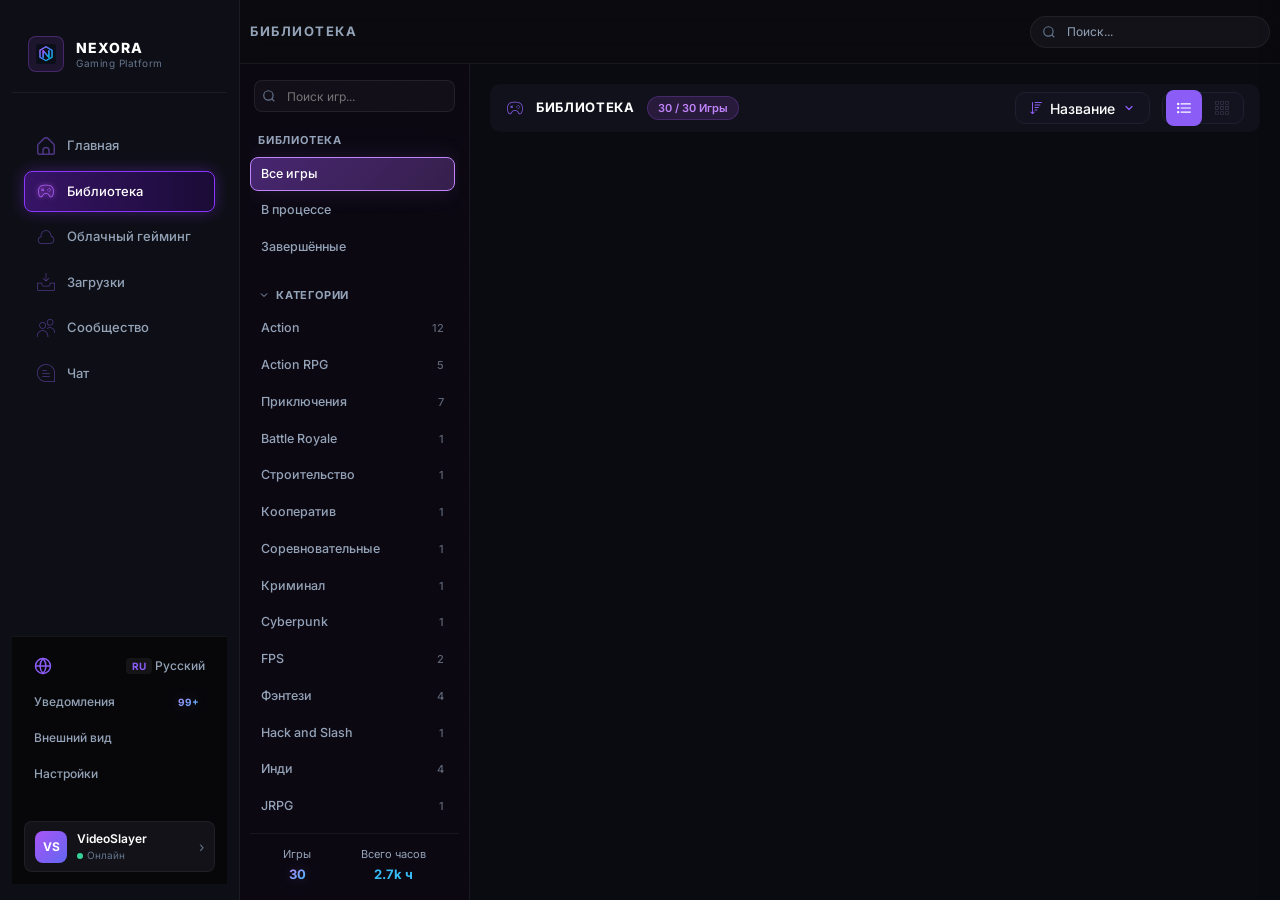
==== commit d67d051f: "feat(lang): implement language switching and translations for RU, EN, UA; add particle effects on se" ====
--- a/biblia.html
+++ b/biblia.html
@@ -77,27 +77,40 @@
                     <button type="button" class="setting-item lang-dropdown-btn" id="lang-dropdown-btn">
                         <svg class="globe-icon" viewBox="0 0 24 24" fill="none" stroke="currentColor" stroke-width="2">
                             <circle cx="12" cy="12" r="10"></circle>
-                            <path d="M2 12h20M12 2a15.3 15.3 0 0 1 4 10 15.3 15.3 0 0 1-4 10 15.3 15.3 0 0 1-4-10z">
+                            <path
+                                d="M2 12h20M12 2a15.3 15.3 0 0 1 4 10 15.3 15.3 0 0 1-4 10 15.3 15.3 0 0 1-4-10 15.3 15.3 0 0 1 4-10z">
                             </path>
                         </svg>
-                        <span>
-                            <span class="lang-code-text" id="current-lang-code">RU</span>
-                            <span id="current-lang-name">Русский</span>
-                        </span>
+                        <span><span class="lang-code-text" id="current-lang-code">RU</span> <span id="current-lang-name"
+                                data-i18n="lang_name">Русский</span></span>
                     </button>
 
                     <div class="lang-dropdown-menu" id="lang-dropdown-menu">
                         <button type="button" class="lang-option" data-lang="en">
                             <span class="lang-code">GB</span>
                             <span class="lang-title">English</span>
+                            <svg class="check-icon" viewBox="0 0 24 24" fill="none" stroke="currentColor"
+                                stroke-width="2.5">
+                                <polyline points="20 6 9 17 4 12"></polyline>
+                            </svg>
                         </button>
+
                         <button type="button" class="lang-option" data-lang="ua">
                             <span class="lang-code">UA</span>
                             <span class="lang-title">Українська</span>
+                            <svg class="check-icon" viewBox="0 0 24 24" fill="none" stroke="currentColor"
+                                stroke-width="2.5">
+                                <polyline points="20 6 9 17 4 12"></polyline>
+                            </svg>
                         </button>
+
                         <button type="button" class="lang-option active" data-lang="ru">
                             <span class="lang-code">RU</span>
                             <span class="lang-title">Русский</span>
+                            <svg class="check-icon" viewBox="0 0 24 24" fill="none" stroke="currentColor"
+                                stroke-width="2.5">
+                                <polyline points="20 6 9 17 4 12"></polyline>
+                            </svg>
                         </button>
                     </div>
                 </div>
@@ -758,7 +771,7 @@
                 });
             });
 
-            // 5. Лейаут (Паттерны и Радиус) — РАБОЧИЙ ФУНКЦИОНАЛ
+            // 5. Лейаут (Паттерны и Радиус)
             const patternCards = document.querySelectorAll('.pattern-card');
             const radiusRange = document.getElementById('radiusRange');
             const radiusValueText = document.getElementById('radiusValueText');
@@ -798,35 +811,9 @@
                 localStorage.setItem('nexora-radius', val);
             });
 
-            // 6. Эффекты (Анимация фона и Свечение) — РАБОЧИЙ ФУНКЦИОНАЛ
-            const effectCards = document.querySelectorAll('.effect-card');
+            // 6. Интенсивность свечения
             const glowRange = document.getElementById('glowRange');
             const glowValueText = document.getElementById('glowValueText');
-            const fxLayer = document.getElementById('dynamic-fx-layer');
-
-            const applyEffect = (effectName) => {
-                if (fxLayer) {
-                    fxLayer.className = '';
-                    if (effectName !== 'none') {
-                        fxLayer.classList.add(`fx-${effectName}`);
-                    }
-                }
-                effectCards.forEach(c => {
-                    if (c.getAttribute('data-effect') === effectName) c.classList.add('active');
-                    else c.classList.remove('active');
-                });
-            };
-
-            const savedEffect = localStorage.getItem('nexora-effect') || 'none';
-            applyEffect(savedEffect);
-
-            effectCards.forEach(card => {
-                card.addEventListener('click', () => {
-                    const effectName = card.getAttribute('data-effect');
-                    applyEffect(effectName);
-                    localStorage.setItem('nexora-effect', effectName);
-                });
-            });
 
             const savedGlow = localStorage.getItem('nexora-glow') || '20';
             glowRange.value = savedGlow;
@@ -850,238 +837,7 @@
         });
     </script>
     <script>
-        // 6. Эффекты (Живые анимации частиц фона)
-        const effectCards = document.querySelectorAll('.effect-card');
-        const glowRange = document.getElementById('glowRange');
-        const glowValueText = document.getElementById('glowValueText');
-        const fxLayer = document.getElementById('dynamic-fx-layer');
-
-        let animationInterval = null;
-
-        const createParticles = (type) => {
-            if (!fxLayer) return;
-            fxLayer.innerHTML = '';
-            if (animationInterval) clearInterval(animationInterval);
-            if (type === 'none') return;
-
-            const particleCount = 35; // Количество элементов на экране
-            const elements = [];
-
-            for (let i = 0; i < particleCount; i++) {
-                const el = document.createElement('div');
-                el.classList.add('fx-particle', `particle-${type}`);
-
-                // Случайные начальные позиции и параметры анимации
-                el.style.left = Math.random() * 100 + 'vw';
-                el.style.top = -20 + 'px';
-
-                const size = Math.random() * 8 + 6; // Размер от 6 до 14px
-                el.style.width = size + 'px';
-                el.style.height = size + 'px';
-
-                const duration = Math.random() * 6 + 4; // Скорость падения/подъема от 4 до 10 сек
-                const delay = Math.random() * 5; // Задержка старта
-
-                el.style.animationDuration = duration + 's';
-                el.style.animationDelay = delay + 's';
-
-                // Кастомный контент или форма для разных эффектов
-                if (type === 'matrix') {
-                    const chars = '0123456789ABCDEFXYZ';
-                    el.textContent = chars[Math.floor(Math.random() * chars.length)];
-                    el.style.fontSize = (size + 4) + 'px';
-                } else if (type === 'sakura') {
-                    el.style.borderRadius = '50% 0 50% 50%';
-                } else if (type === 'bubbles') {
-                    el.style.borderRadius = '50%';
-                    el.style.border = '1px solid rgba(14, 165, 233, 0.4)';
-                } else if (type === 'fireflies') {
-                    el.style.borderRadius = '50%';
-                }
-
-                fxLayer.appendChild(el);
-            }
-        };
-
-        const applyEffect = (effectName) => {
-            effectCards.forEach(c => {
-                if (c.getAttribute('data-effect') === effectName) c.classList.add('active');
-                else c.classList.remove('active');
-            });
-            createParticles(effectName);
-        };
-
-        const savedEffect = localStorage.getItem('nexora-effect') || 'none';
-        applyEffect(savedEffect);
-
-        effectCards.forEach(card => {
-            card.addEventListener('click', () => {
-                const effectName = card.getAttribute('data-effect');
-                applyEffect(effectName);
-                localStorage.setItem('nexora-effect', effectName);
-            });
-        });
-
-        const savedGlow = localStorage.getItem('nexora-glow') || '20';
-        glowRange.value = savedGlow;
-        glowValueText.textContent = savedGlow + '%';
-        document.documentElement.style.setProperty('--glow-intensity', savedGlow / 100);
-
-        glowRange.addEventListener('input', (e) => {
-            const val = e.target.value;
-            glowValueText.textContent = val + '%';
-            document.documentElement.style.setProperty('--glow-intensity', val / 100);
-            localStorage.setItem('nexora-glow', val);
-        });
-    </script>
-    <script>
-        const translations = {
-            ru: {
-                lang_code: "RU",
-                lang_name: "Русский",
-                page_library: "БИБЛИОТЕКА",
-                search_placeholder: "Поиск...",
-                search_games_placeholder: "Поиск игр...",
-                nav_home: "Главная",
-                nav_library: "Библиотека",
-                nav_cloud: "Облачный гейминг",
-                nav_downloads: "Загрузки",
-                nav_community: "Сообщество",
-                nav_chat: "Чат",
-                notifications: "Уведомления",
-                appearance: "Внешний вид",
-                settings: "Настройки",
-                status_online: "Онлайн",
-                subnav_header_library: "БИБЛИОТЕКА",
-                lib_all_games: "Все игры",
-                lib_in_progress: "В процессе",
-                lib_completed: "Завершённые",
-                subnav_header_categories: "КАТЕГОРИИ",
-                subnav_header_platform: "ПЛАТФОРМА",
-                cat_adventure: "Приключения",
-                cat_building: "Строительство",
-                cat_coop: "Кооператив",
-                cat_competitive: "Соревновательные",
-                cat_crime: "Криминал",
-                cat_fantasy: "Фэнтези",
-                cat_indie: "Инди",
-                cat_multiplayer: "Мультиплеер",
-                cat_mythology: "Мифология",
-                cat_narrative: "Сюжетные",
-                cat_open_world: "Открытый мир",
-                cat_platformer: "Платформер",
-                cat_sandbox: "Песочница",
-                cat_shooter: "Шутер",
-                cat_simulation: "Симулятор",
-                cat_sports: "Спорт",
-                cat_stealth: "Стелс",
-                cat_strategy: "Стратегия",
-                cat_survival: "Выживание",
-                cat_survival_horror: "Survival Horror",
-                cat_thriller: "Триллер",
-                cat_turn_based: "Пошаговые",
-                stats_games: "Игры",
-                stats_total_hours: "Всего часов",
-                stats_hours_val: "2.7k ч"
-            },
-            en: {
-                lang_code: "GB",
-                lang_name: "English",
-                page_library: "LIBRARY",
-                search_placeholder: "Search...",
-                search_games_placeholder: "Search games...",
-                nav_home: "Home",
-                nav_library: "Library",
-                nav_cloud: "Cloud Gaming",
-                nav_downloads: "Downloads",
-                nav_community: "Community",
-                nav_chat: "Chat",
-                notifications: "Notifications",
-                appearance: "Appearance",
-                settings: "Settings",
-                status_online: "Online",
-                subnav_header_library: "LIBRARY",
-                lib_all_games: "All Games",
-                lib_in_progress: "In Progress",
-                lib_completed: "Completed",
-                subnav_header_categories: "CATEGORIES",
-                subnav_header_platform: "PLATFORM",
-                cat_adventure: "Adventure",
-                cat_building: "Building",
-                cat_coop: "Co-op",
-                cat_competitive: "Competitive",
-                cat_crime: "Crime",
-                cat_fantasy: "Fantasy",
-                cat_indie: "Indie",
-                cat_multiplayer: "Multiplayer",
-                cat_mythology: "Mythology",
-                cat_narrative: "Narrative",
-                cat_open_world: "Open World",
-                cat_platformer: "Platformer",
-                cat_sandbox: "Sandbox",
-                cat_shooter: "Shooter",
-                cat_simulation: "Simulation",
-                cat_sports: "Sports",
-                cat_stealth: "Stealth",
-                cat_strategy: "Strategy",
-                cat_survival: "Survival",
-                cat_survival_horror: "Survival Horror",
-                cat_thriller: "Thriller",
-                cat_turn_based: "Turn-Based",
-                stats_games: "Games",
-                stats_total_hours: "Total Hours",
-                stats_hours_val: "2.7k h"
-            },
-            ua: {
-                lang_code: "UA",
-                lang_name: "Українська",
-                page_library: "БІБЛІОТЕКА",
-                search_placeholder: "Пошук...",
-                search_games_placeholder: "Пошук ігор...",
-                nav_home: "Головна",
-                nav_library: "Бібліотека",
-                nav_cloud: "Хмарний ґеймінг",
-                nav_downloads: "Завантаження",
-                nav_community: "Спільнота",
-                nav_chat: "Чат",
-                notifications: "Сповіщення",
-                appearance: "Зовнішній вигляд",
-                settings: "Налаштування",
-                status_online: "Онлайн",
-                subnav_header_library: "БІБЛІОТЕКА",
-                lib_all_games: "Усі ігри",
-                lib_in_progress: "У процесі",
-                lib_completed: "Завершені",
-                subnav_header_categories: "КАТЕГОРІЇ",
-                subnav_header_platform: "ПЛАТФОРМА",
-                cat_adventure: "Пригоди",
-                cat_building: "Будівництво",
-                cat_coop: "Кооператив",
-                cat_competitive: "Змагальні",
-                cat_crime: "Кримінал",
-                cat_fantasy: "Фентезі",
-                cat_indie: "Інді",
-                cat_multiplayer: "Мультиплеєр",
-                cat_mythology: "Міфологія",
-                cat_narrative: "Сюжетні",
-                cat_open_world: "Відкритий світ",
-                cat_platformer: "Платформер",
-                cat_sandbox: "Пісочниця",
-                cat_shooter: "Шутер",
-                cat_simulation: "Симулятор",
-                cat_sports: "Спорт",
-                cat_stealth: "Стелс",
-                cat_strategy: "Стратегія",
-                cat_survival: "Виживання",
-                cat_survival_horror: "Survival Horror",
-                cat_thriller: "Трилер",
-                cat_turn_based: "Покрокові",
-                stats_games: "Ігри",
-                stats_total_hours: "Усього годин",
-                stats_hours_val: "2.7k год"
-            }
-        };
-
+        
     </script>
 </body>
 
--- a/src/css/main.css
+++ b/src/css/main.css
@@ -1440,6 +1440,7 @@
 .visual-content::-webkit-scrollbar {
     width: 4px;
 }
+
 .visual-content::-webkit-scrollbar-thumb {
     background: rgba(255, 255, 255, 0.1);
     border-radius: 4px;
@@ -1642,8 +1643,10 @@
     padding: 0 16px;
     display: flex;
     align-items: center;
-    justify-content: flex-start; /* Выравнивание всего контента по левому краю */
-    gap: 12px;                  /* Фиксированный отступ между иконкой и текстом */
+    justify-content: flex-start;
+    /* Выравнивание всего контента по левому краю */
+    gap: 12px;
+    /* Фиксированный отступ между иконкой и текстом */
     cursor: pointer;
     transition: all 0.2s ease;
     box-sizing: border-box;
@@ -1655,7 +1658,8 @@
 }
 
 .theme-card.active {
-    border: 1px solid #22c55e; /* Прямоугольная зеленая рамка для активного элемента */
+    border: 1px solid #22c55e;
+    /* Прямоугольная зеленая рамка для активного элемента */
     background-color: #121217;
 }
 
@@ -1854,7 +1858,8 @@
     display: grid;
     grid-template-columns: repeat(4, 1fr);
     gap: 6px;
-    padding: 10px 16px; /* уменьшили вертикальные отступы контейнера */
+    padding: 10px 16px;
+    /* уменьшили вертикальные отступы контейнера */
     border-bottom: 1px solid rgba(255, 255, 255, 0.06);
 }
 
@@ -1867,15 +1872,18 @@
     background: rgba(255, 255, 255, 0.02);
     border: 1px solid rgba(255, 255, 255, 0.05);
     border-radius: 8px;
-    padding: 6px 2px; /* уменьшили высоту карточки */
+    padding: 6px 2px;
+    /* уменьшили высоту карточки */
     cursor: pointer;
     color: #9ca3af;
-    font-size: 10.5px; /* чуть уменьшили шрифт */
+    font-size: 10.5px;
+    /* чуть уменьшили шрифт */
     transition: all 0.2s ease;
 }
 
 .tab-item .tab-icon {
-    width: 15px; /* уменьшили размер иконки */
+    width: 15px;
+    /* уменьшили размер иконки */
     height: 15px;
     object-fit: contain;
     filter: brightness(0) saturate(100%) invert(70%) sepia(10%) saturate(200%) hue-rotate(200deg) brightness(90%) contrast(90%);
@@ -1905,17 +1913,20 @@
     display: flex;
     align-items: center;
     justify-content: space-between;
-    padding: 10px 20px; /* уменьшили верхний и нижний отступ с 16px до 10px */
+    padding: 10px 20px;
+    /* уменьшили верхний и нижний отступ с 16px до 10px */
     border-bottom: 1px solid rgba(255, 255, 255, 0.06);
 }
 
 .right-sidebar.visual-settings {
     /* Ваши текущие стили для панели */
-    display: none; /* по умолчанию скрыта */
+    display: none;
+    /* по умолчанию скрыта */
 }
 
 .right-sidebar.visual-settings.open {
-    display: block; /* или flex / grid — в зависимости от того, как она у вас версталась */
+    display: block;
+    /* или flex / grid — в зависимости от того, как она у вас версталась */
 }
 
 /* Дефолтные цвета (Nexora) */
@@ -2043,9 +2054,9 @@
     color: var(--text-color);
 }
 
-.left-sidebar, 
-.right-sidebar, 
-.library-sidebar, 
+.left-sidebar,
+.right-sidebar,
+.library-sidebar,
 .main-header,
 .visual-settings,
 .theme-card {
@@ -2062,7 +2073,7 @@
     box-shadow: var(--box-glow);
 }
 
-.purple-icon, 
+.purple-icon,
 .stats-value.purple,
 .badge-purple {
     background: var(--main-gradient);
@@ -2087,7 +2098,11 @@
 }
 
 /* src/css/visual-extras.css */
-body, button, input, select, textarea {
+body,
+button,
+input,
+select,
+textarea {
     font-family: var(--font-family, 'Inter', sans-serif);
 }
 
@@ -2113,7 +2128,7 @@
 }
 
 /* Динамическое изменение цвета иконок и элементов в активных карточках тем/шрифтов через --accent-primary */
-.theme-card.active, 
+.theme-card.active,
 .font-card.active,
 .effect-card.active,
 .pattern-card.active {
@@ -2127,14 +2142,16 @@
 }
 
 /* Сетки лейаута и эффектов */
-.effects-grid, .patterns-grid {
+.effects-grid,
+.patterns-grid {
     display: grid;
     grid-template-columns: repeat(3, 1fr);
     gap: 8px;
     margin-bottom: 20px;
 }
 
-.effect-card, .pattern-card {
+.effect-card,
+.pattern-card {
     background: var(--bg-cards, #131420);
     border: 1px solid rgba(255, 255, 255, 0.05);
     border-radius: 8px;
@@ -2148,7 +2165,8 @@
     transition: all 0.2s ease;
 }
 
-.effect-card span, .pattern-card span {
+.effect-card span,
+.pattern-card span {
     font-size: 12px;
     margin-top: 6px;
 }
@@ -2207,7 +2225,11 @@
 }
 
 /* src/css/visual-extras.css */
-body, button, input, select, textarea {
+body,
+button,
+input,
+select,
+textarea {
     font-family: var(--font-family, 'Inter', sans-serif);
 }
 
@@ -2233,7 +2255,7 @@
 }
 
 /* Динамическое изменение цвета иконок и элементов в активных карточках тем/шрифтов через --accent-primary */
-.theme-card.active, 
+.theme-card.active,
 .font-card.active,
 .effect-card.active,
 .pattern-card.active {
@@ -2247,14 +2269,16 @@
 }
 
 /* Сетки лейаута и эффектов */
-.effects-grid, .patterns-grid {
+.effects-grid,
+.patterns-grid {
     display: grid;
     grid-template-columns: repeat(3, 1fr);
     gap: 8px;
     margin-bottom: 20px;
 }
 
-.effect-card, .pattern-card {
+.effect-card,
+.pattern-card {
     background: var(--bg-cards, #131420);
     border: 1px solid rgba(255, 255, 255, 0.05);
     border-radius: 8px;
@@ -2268,7 +2292,8 @@
     transition: all 0.2s ease;
 }
 
-.effect-card span, .pattern-card span {
+.effect-card span,
+.pattern-card span {
     font-size: 12px;
     margin-top: 6px;
 }
@@ -2339,7 +2364,7 @@
 
 .bg-pattern-grid {
     background-image: linear-gradient(to right, rgba(255, 255, 255, 0.03) 1px, transparent 1px),
-                      linear-gradient(to bottom, rgba(255, 255, 255, 0.03) 1px, transparent 1px);
+        linear-gradient(to bottom, rgba(255, 255, 255, 0.03) 1px, transparent 1px);
     background-size: 30px 30px;
 }
 
@@ -2402,8 +2427,13 @@
 }
 
 @keyframes pulseFx {
-    0% { opacity: 0.2; }
-    100% { opacity: 0.6; }
+    0% {
+        opacity: 0.2;
+    }
+
+    100% {
+        opacity: 0.6;
+    }
 }
 
 /* СЛОИ ЖИВЫХ ЧАСТИЦ */
@@ -2489,48 +2519,131 @@
 
 /* Траектории анимаций */
 @keyframes fallAndSway {
-    0% { transform: translateY(0) translateX(0) rotate(0deg); opacity: 0; }
-    10% { opacity: 0.8; }
-    90% { opacity: 0.8; }
-    100% { transform: translateY(105vh) translateX(60px) rotate(360deg); opacity: 0; }
+    0% {
+        transform: translateY(0) translateX(0) rotate(0deg);
+        opacity: 0;
+    }
+
+    10% {
+        opacity: 0.8;
+    }
+
+    90% {
+        opacity: 0.8;
+    }
+
+    100% {
+        transform: translateY(105vh) translateX(60px) rotate(360deg);
+        opacity: 0;
+    }
 }
 
 @keyframes fallStraight {
-    0% { transform: translateY(0); opacity: 0; }
-    15% { opacity: 1; }
-    85% { opacity: 1; }
-    100% { transform: translateY(105vh); opacity: 0; }
+    0% {
+        transform: translateY(0);
+        opacity: 0;
+    }
+
+    15% {
+        opacity: 1;
+    }
+
+    85% {
+        opacity: 1;
+    }
+
+    100% {
+        transform: translateY(105vh);
+        opacity: 0;
+    }
 }
 
 @keyframes fallDiagonal {
-    0% { transform: translate(0, 0) rotate(-45deg); opacity: 0; }
-    20% { opacity: 1; }
-    100% { transform: translate(-40vw, 105vh) rotate(-45deg); opacity: 0; }
+    0% {
+        transform: translate(0, 0) rotate(-45deg);
+        opacity: 0;
+    }
+
+    20% {
+        opacity: 1;
+    }
+
+    100% {
+        transform: translate(-40vw, 105vh) rotate(-45deg);
+        opacity: 0;
+    }
 }
 
 @keyframes riseUp {
-    0% { transform: translateY(105vh) translateX(0) scale(0.5); opacity: 0; }
-    20% { opacity: 1; }
-    80% { opacity: 1; }
-    100% { transform: translateY(-20px) translateX(40px) scale(1.2); opacity: 0; }
+    0% {
+        transform: translateY(105vh) translateX(0) scale(0.5);
+        opacity: 0;
+    }
+
+    20% {
+        opacity: 1;
+    }
+
+    80% {
+        opacity: 1;
+    }
+
+    100% {
+        transform: translateY(-20px) translateX(40px) scale(1.2);
+        opacity: 0;
+    }
 }
 
 @keyframes riseBubble {
-    0% { transform: translateY(105vh) scale(0.8); opacity: 0; }
-    20% { opacity: 0.6; }
-    100% { transform: translateY(-30px) scale(1.3); opacity: 0; }
+    0% {
+        transform: translateY(105vh) scale(0.8);
+        opacity: 0;
+    }
+
+    20% {
+        opacity: 0.6;
+    }
+
+    100% {
+        transform: translateY(-30px) scale(1.3);
+        opacity: 0;
+    }
 }
 
 @keyframes floatRandom {
-    0% { transform: translate(0, 105vh); opacity: 0; }
-    30% { opacity: 0.8; transform: translate(30px, 60vh); }
-    70% { opacity: 0.8; transform: translate(-30px, 30vh); }
-    100% { transform: translate(10px, -20px); opacity: 0; }
+    0% {
+        transform: translate(0, 105vh);
+        opacity: 0;
+    }
+
+    30% {
+        opacity: 0.8;
+        transform: translate(30px, 60vh);
+    }
+
+    70% {
+        opacity: 0.8;
+        transform: translate(-30px, 30vh);
+    }
+
+    100% {
+        transform: translate(10px, -20px);
+        opacity: 0;
+    }
 }
 
 @keyframes glitterAnim {
-    0%, 100% { opacity: 0.2; transform: scale(0.8); }
-    50% { opacity: 1; transform: scale(1.4); }
+
+    0%,
+    100% {
+        opacity: 0.2;
+        transform: scale(0.8);
+    }
+
+    50% {
+        opacity: 1;
+        transform: scale(1.4);
+    }
 }
 
 /* ==========================================================================
@@ -2544,21 +2657,21 @@
     --bg-card-hover: #171721;
     --border-color: rgba(255, 255, 255, 0.06);
     --border-color-hover: rgba(168, 85, 247, 0.4);
-    
+
     --accent-purple: #a855f7;
     --accent-purple-glow: rgba(168, 85, 247, 0.25);
     --accent-cyan: #22d3ee;
     --accent-green: #34d399;
     --accent-orange: #fb923c;
-    
+
     --text-main: #ffffff;
     --text-muted: #94a3b8;
     --text-dim: #64748b;
-    
+
     --sidebar-width: 240px;
     --right-panel-width: 320px;
     --header-height: 64px;
-    
+
     --radius-sm: 8px;
     --radius-md: 12px;
     --radius-lg: 16px;
@@ -2599,7 +2712,7 @@
     width: 100vw;
     height: 100vh;
     background: radial-gradient(circle at 20% 20%, rgba(168, 85, 247, 0.08) 0%, transparent 40%),
-                radial-gradient(circle at 80% 80%, rgba(34, 211, 238, 0.05) 0%, transparent 40%);
+        radial-gradient(circle at 80% 80%, rgba(34, 211, 238, 0.05) 0%, transparent 40%);
     pointer-events: none;
     z-index: 0;
 }
@@ -2841,6 +2954,7 @@
     padding: 0 32px;
     background-color: rgba(11, 11, 15, 0.75);
     backdrop-filter: blur(12px);
+    padding: 10px;
 }
 
 .page-title {
@@ -2910,7 +3024,7 @@
    ========================================================================== */
 .profile-header-banner {
     background: linear-gradient(180deg, rgba(20, 20, 28, 0.8) 0%, rgba(15, 15, 20, 0.95) 100%),
-                radial-gradient(circle at top right, rgba(168, 85, 247, 0.15), transparent 50%);
+        radial-gradient(circle at top right, rgba(168, 85, 247, 0.15), transparent 50%);
     border: 1px solid var(--border-color);
     border-radius: var(--radius-lg);
     padding: 24px;
@@ -3061,10 +3175,21 @@
     font-weight: 800;
 }
 
-.stat-num.purple { color: var(--accent-purple); }
-.stat-num.cyan { color: var(--accent-cyan); }
-.stat-num.green { color: var(--accent-green); }
-.stat-num.orange { color: var(--accent-orange); }
+.stat-num.purple {
+    color: var(--accent-purple);
+}
+
+.stat-num.cyan {
+    color: var(--accent-cyan);
+}
+
+.stat-num.green {
+    color: var(--accent-green);
+}
+
+.stat-num.orange {
+    color: var(--accent-orange);
+}
 
 .stat-label {
     font-size: 11px;
@@ -3123,10 +3248,21 @@
     background-position: center;
 }
 
-.placeholder-starfield { background: linear-gradient(45deg, #1e1b4b, #312e81); }
-.placeholder-bg3 { background: linear-gradient(45deg, #381b1b, #7f1d1d); }
-.placeholder-alan2 { background: linear-gradient(45deg, #064e3b, #022c22); }
-.placeholder-elden { background: linear-gradient(45deg, #451a03, #78350f); }
+.placeholder-starfield {
+    background: linear-gradient(45deg, #1e1b4b, #312e81);
+}
+
+.placeholder-bg3 {
+    background: linear-gradient(45deg, #381b1b, #7f1d1d);
+}
+
+.placeholder-alan2 {
+    background: linear-gradient(45deg, #064e3b, #022c22);
+}
+
+.placeholder-elden {
+    background: linear-gradient(45deg, #451a03, #78350f);
+}
 
 .showcase-info {
     padding: 10px;
@@ -3462,5 +3598,315 @@
     display: flex;
     flex-direction: column;
     gap: 24px;
-    min-height: max-content; /* Позволяет контенту свободно занимать нужную высоту */
-}+    min-height: max-content;
+    /* Позволяет контенту свободно занимать нужную высоту */
+}
+
+#dynamic-fx-layer {
+    position: fixed !important;
+    top: 0 !important;
+    left: 0 !important;
+    width: 100vw !important;
+    height: 100vh !important;
+    pointer-events: none !important;
+    z-index: 0 !important;
+    /* Убедитесь, что у основного контента сайта z-index выше (например, 1 или 2) */
+    overflow: hidden !important;
+}
+
+/* Элементы частиц будут подложка под текстом */
+.fx-particle {
+    position: absolute;
+    top: -20px;
+    z-index: 0 !important;
+    animation-name: fallParticles;
+    animation-timing-function: linear;
+    animation-iteration-count: infinite;
+}
+
+#dynamic-fx-layer {
+    position: fixed !important;
+    top: 0 !important;
+    left: 0 !important;
+    width: 100vw !important;
+    height: 100vh !important;
+    pointer-events: none !important;
+    z-index: 999 !important;
+    /* Временно ставим высокий z-index, чтобы проверить, появляются ли они поверх всего */
+    overflow: hidden !important;
+}
+
+.fx-particle {
+    position: absolute !important;
+    top: -50px !important;
+    animation-name: fallParticles !important;
+    animation-timing-function: linear !important;
+    animation-iteration-count: infinite !important;
+    opacity: 0.8 !important;
+}
+
+@keyframes fallParticles {
+    0% {
+        transform: translateY(0px) rotate(0deg);
+    }
+
+    100% {
+        transform: translateY(105vh) rotate(360deg);
+    }
+}
+
+/* Яркие цвета для теста видимости */
+.particle-sakura {
+    background-color: #ff69b4 !important;
+    border-radius: 50% 0 50% 50%;
+}
+
+.particle-sparks {
+    background-color: #ff4500 !important;
+    box-shadow: 0 0 8px #ff4500;
+    border-radius: 50%;
+}
+
+.particle-matrix {
+    background-color: transparent !important;
+    color: #00ff00 !important;
+    font-family: monospace;
+    font-weight: bold;
+}
+
+.particle-bubbles {
+    background-color: rgba(0, 191, 255, 0.7) !important;
+    border-radius: 50%;
+    border: 1px solid #fff;
+}
+
+.particle-meteors {
+    background: linear-gradient(to bottom, #ffffff, transparent) !important;
+    width: 3px !important;
+}
+
+.particle-fireflies {
+    background-color: #adff2f !important;
+    box-shadow: 0 0 10px #adff2f;
+    border-radius: 50%;
+}
+
+.particle-particles {
+    background-color: #ba55d3 !important;
+    border-radius: 30%;
+}
+
+.particle-glitter {
+    background-color: #ffd700 !important;
+    box-shadow: 0 0 8px #ffd700;
+}
+
+/* Красим все иконки в интерфейсе и меню, КРОМЕ логотипа бренда */
+.nav-icon,
+.purple-icon,
+.tab-icon,
+.icon-sort,
+.icon-gamepad,
+.visual-small-logo,
+.reset-icon,
+.sidebar-top img:not(.brand-logo img),
+.sidebar-bottom img {
+    filter: invert(36%) sepia(85%) saturate(1450%) hue-rotate(235deg) brightness(95%) contrast(98%) !important;
+}
+
+/* Иконки в активных или выбранных пунктах меню делаем контрастно-белыми */
+.nav-item.active img,
+.subnav-btn.active img,
+.theme-card.active img {
+    filter: brightness(0) invert(1) !important;
+}
+
+/* Переменные по умолчанию (NEXORA) */
+:root {
+    --accent-primary: #8b5cf6;
+    --accent-cyan: #06b6d4;
+    --bg-main: #0a0b10;
+    --bg-surface: #0e0f16;
+    --bg-cards: #131420;
+    --text-main: #ffffff;
+    --ui-radius: 8px;
+    --glow-intensity: 0.2;
+}
+
+/* Темы */
+html[data-theme="crimson"] {
+    --accent-primary: #e11d48;
+    --accent-cyan: #f43f5e;
+    --bg-main: #0f0a0c;
+    --bg-surface: #140e11;
+    --bg-cards: #1f1217;
+}
+
+html[data-theme="emerald"] {
+    --accent-primary: #10b981;
+    --accent-cyan: #06b6d4;
+    --bg-main: #0a0f0d;
+    --bg-surface: #0e1412;
+    --bg-cards: #121c19;
+}
+
+html[data-theme="gold"] {
+    --accent-primary: #eab308;
+    --accent-cyan: #f59e0b;
+    --bg-main: #0f0e0a;
+    --bg-surface: #14130e;
+    --bg-cards: #1c1a12;
+}
+
+html[data-theme="pink"] {
+    --accent-primary: #ec4899;
+    --accent-cyan: #f472b6;
+    --bg-main: #0f0a0e;
+    --bg-surface: #140e13;
+    --bg-cards: #1c1219;
+}
+
+html[data-theme="ocean"] {
+    --accent-primary: #0ea5e9;
+    --accent-cyan: #2563eb;
+    --bg-main: #0a0c10;
+    --bg-surface: #0e1117;
+    --bg-cards: #121722;
+}
+
+html[data-theme="midnight"] {
+    --accent-primary: #8b5cf6;
+    --accent-cyan: #6366f1;
+    --bg-main: #0a0910;
+    --bg-surface: #0f0d16;
+    --bg-cards: #151221;
+}
+
+html[data-theme="matrix"] {
+    --accent-primary: #22c55e;
+    --accent-cyan: #10b981;
+    --bg-main: #090f0b;
+    --bg-surface: #0d1410;
+    --bg-cards: #121c16;
+}
+
+/* Базовые цвета приложения через переменные */
+body {
+    background-color: var(--bg-main);
+    color: var(--text-main);
+    font-family: var(--font-family, 'Inter', sans-serif);
+}
+
+.left-sidebar,
+.right-sidebar.visual-settings {
+    background-color: var(--bg-surface);
+}
+
+.theme-card,
+.preview-card-demo,
+.font-card,
+.pattern-card,
+.effect-card {
+    background-color: var(--bg-cards);
+    border-radius: var(--ui-radius);
+}
+
+/* Панель «Визуал» выездная */
+.right-sidebar.visual-settings {
+    position: fixed;
+    right: -400px;
+    top: 0;
+    width: 380px;
+    height: 100vh;
+    transition: right 0.3s ease;
+    z-index: 1000;
+    display: flex;
+    flex-direction: column;
+    box-shadow: -5px 0 25px rgba(0, 0, 0, 0.5);
+}
+
+.right-sidebar.visual-settings.open {
+    right: 0;
+}
+
+/* Фоновые паттерны */
+.bg-pattern-grid {
+    background-image: linear-gradient(to right, rgba(255, 255, 255, 0.03) 1px, transparent 1px),
+        linear-gradient(to bottom, rgba(255, 255, 255, 0.03) 1px, transparent 1px);
+    background-size: 20px 20px;
+}
+
+.bg-pattern-dots {
+    background-image: radial-gradient(rgba(255, 255, 255, 0.07) 1px, transparent 1px);
+    background-size: 16px 16px;
+}
+
+.bg-pattern-diagonal {
+    background-image: repeating-linear-gradient(45deg, rgba(255, 255, 255, 0.02) 0, rgba(255, 255, 255, 0.02) 1px, transparent 0, transparent 50px);
+}
+
+/* Слой частиц для эффектов */
+#dynamic-fx-layer {
+    position: fixed;
+    top: 0;
+    left: 0;
+    width: 100vw;
+    height: 100vh;
+    pointer-events: none;
+    z-index: 1;
+    overflow: hidden;
+}
+
+.fx-particle {
+    position: absolute;
+    background: var(--accent-primary);
+    opacity: var(--glow-intensity, 0.2);
+    animation: fallParticle linear infinite;
+}
+
+@keyframes fallParticle {
+    0% {
+        transform: translateY(-50px) rotate(0deg);
+    }
+
+    100% {
+        transform: translateY(105vh) rotate(360deg);
+    }
+}
+
+/* Выпадающее меню сортировки и языков */
+.sort-dropdown-menu.show,
+.lang-dropdown-menu.show {
+    display: flex !important;
+    opacity: 1 !important;
+    visibility: visible !important;
+    pointer-events: auto !important;
+}
+
+/* Сетка и список игр */
+.games-grid.list-view {
+    display: flex;
+    flex-direction: column;
+    gap: 10px;
+}
+
+.games-grid.grid-view {
+    display: grid;
+    grid-template-columns: repeat(auto-fill, minmax(220px, 1fr));
+    gap: 16px;
+}
+
+.game-list-item, 
+.game-grid-card {
+    background: #131420;
+    border: 1px solid rgba(255, 255, 255, 0.05);
+    border-radius: 8px;
+    padding: 12px 16px;
+    color: #fff;
+    box-sizing: border-box;
+}
+
+
+
+
+
